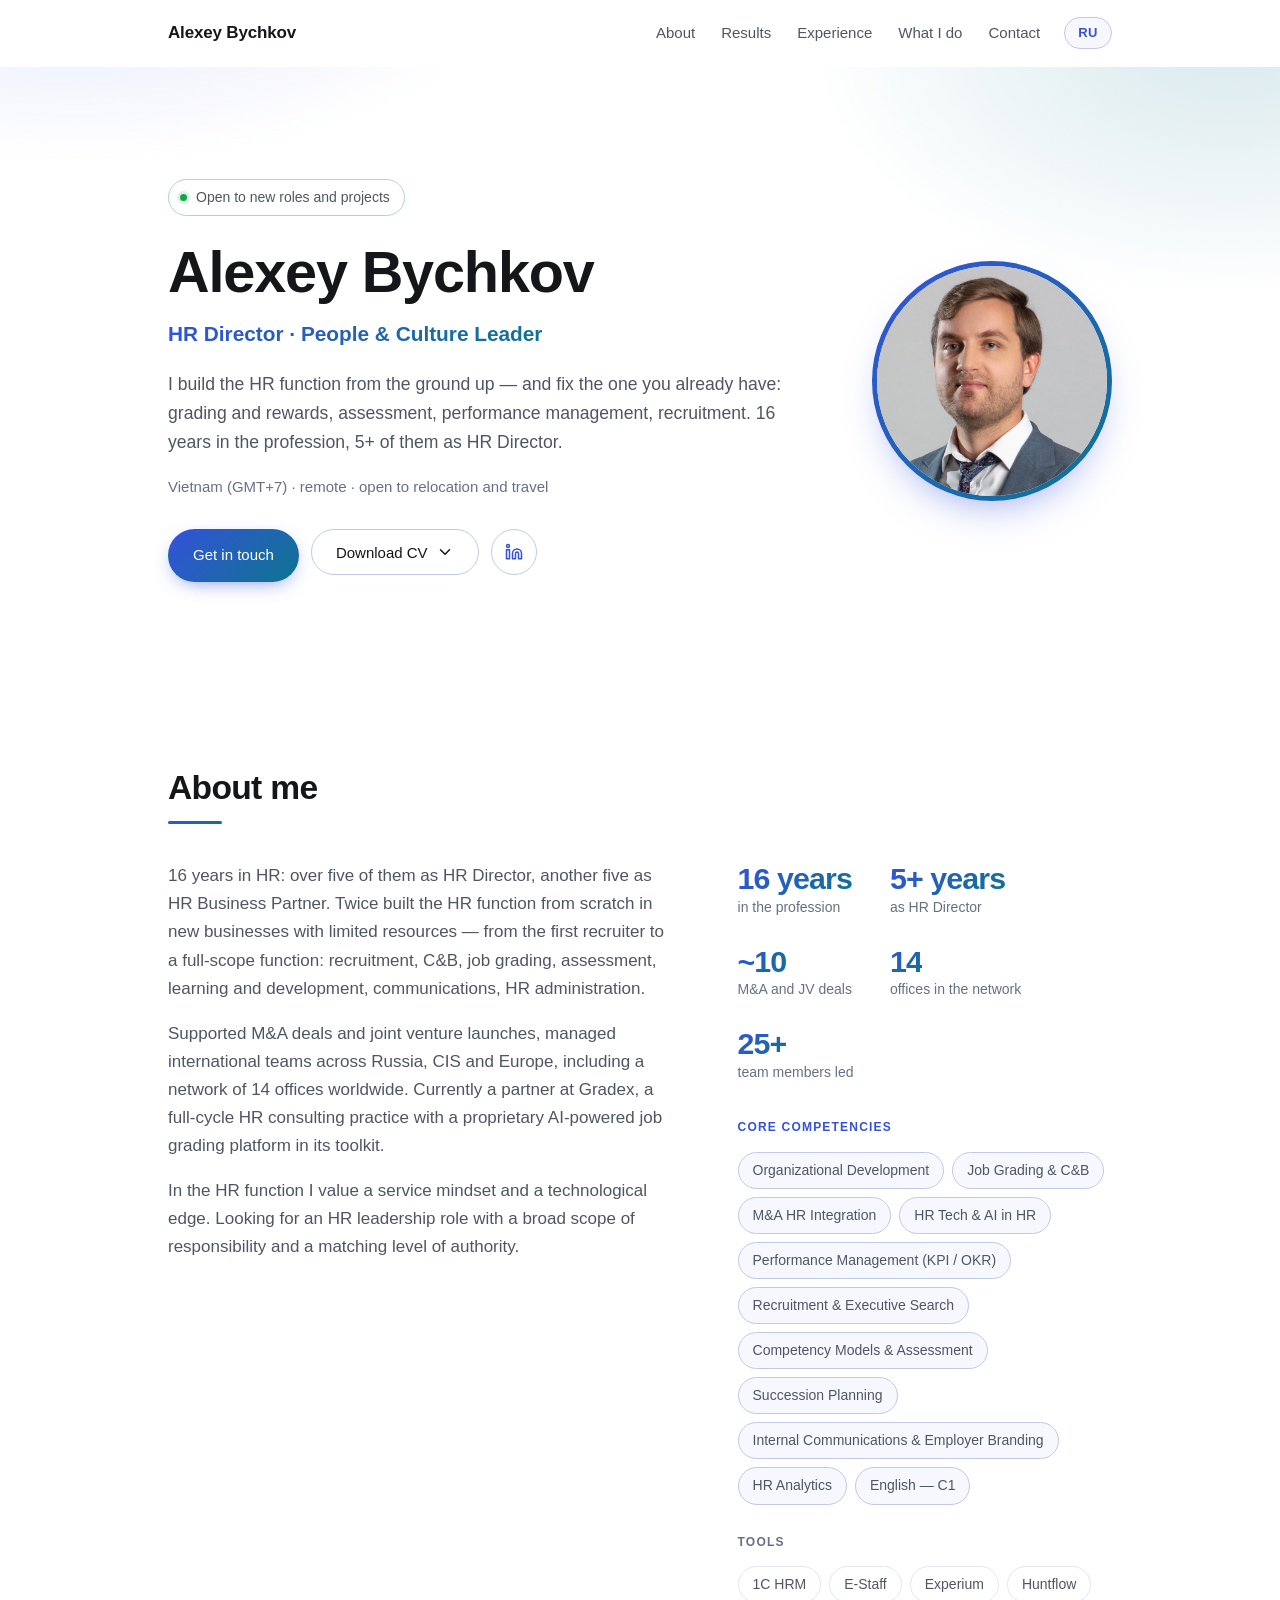
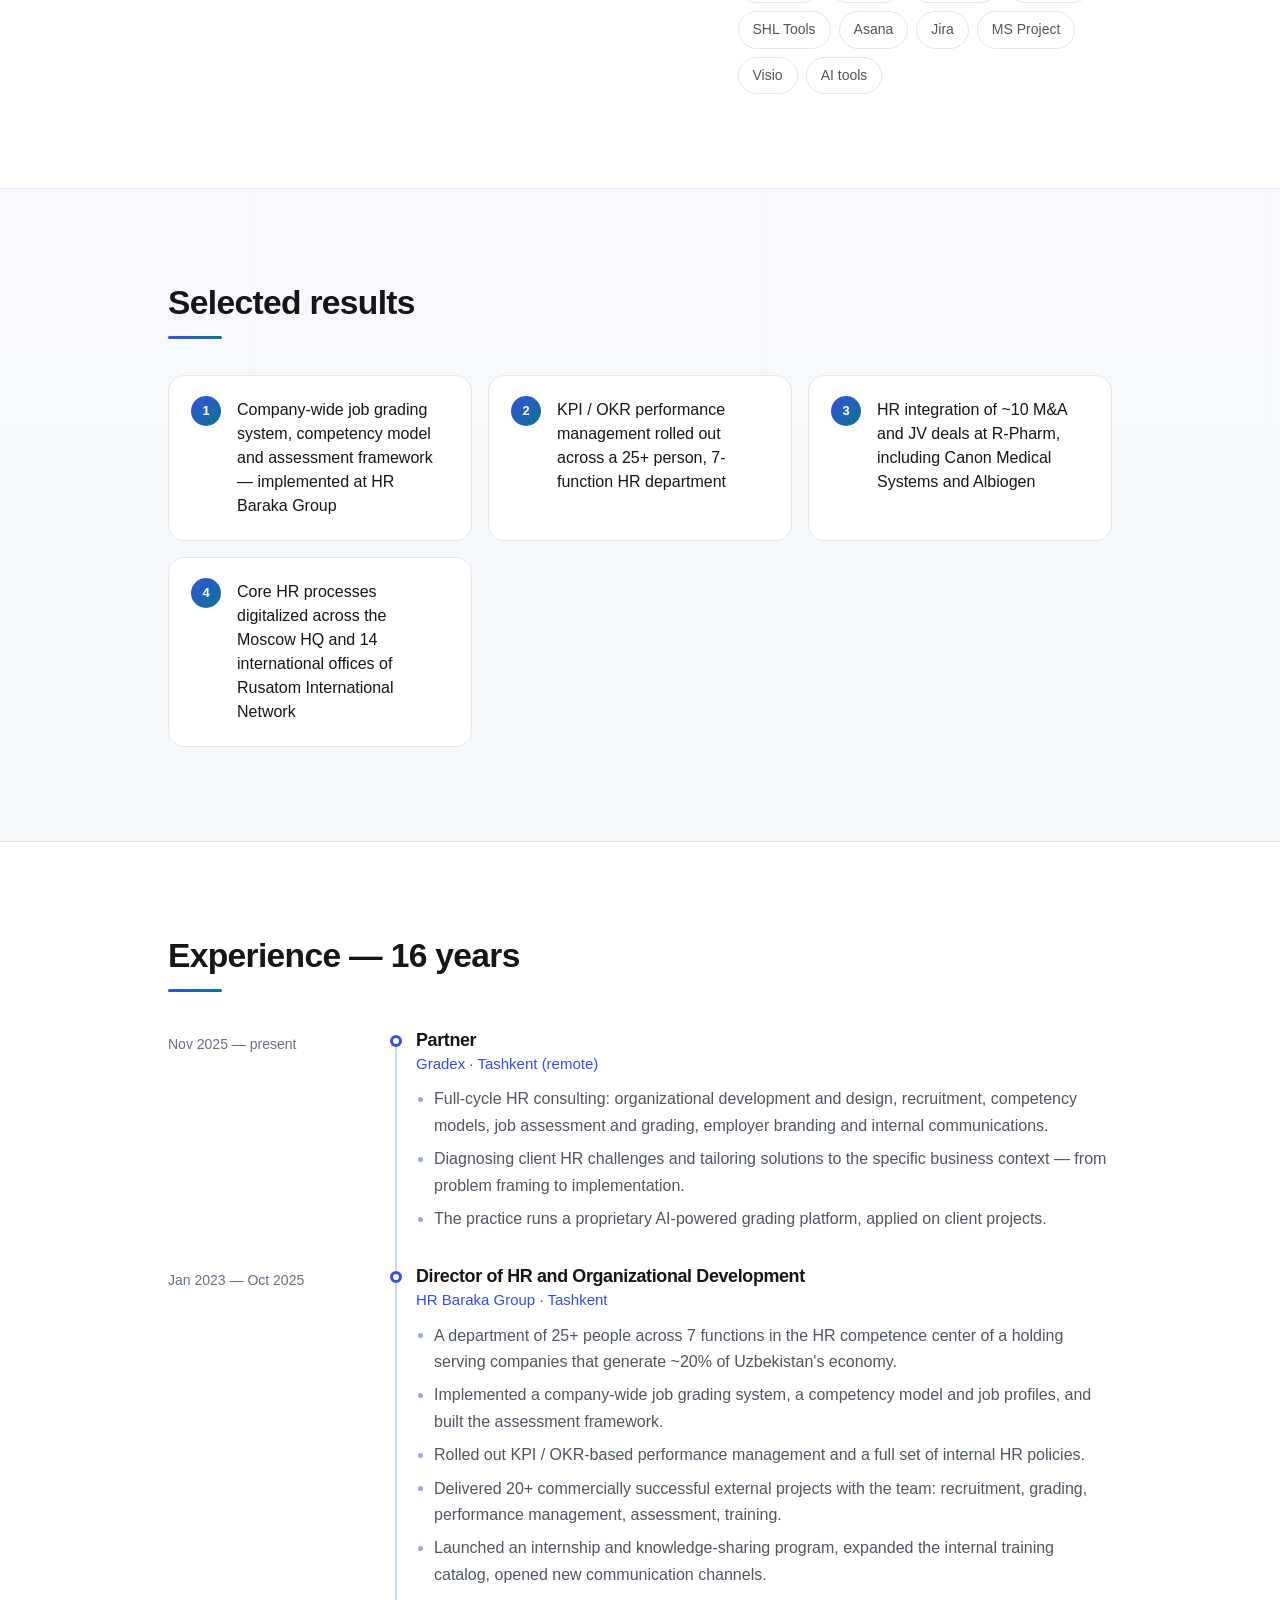
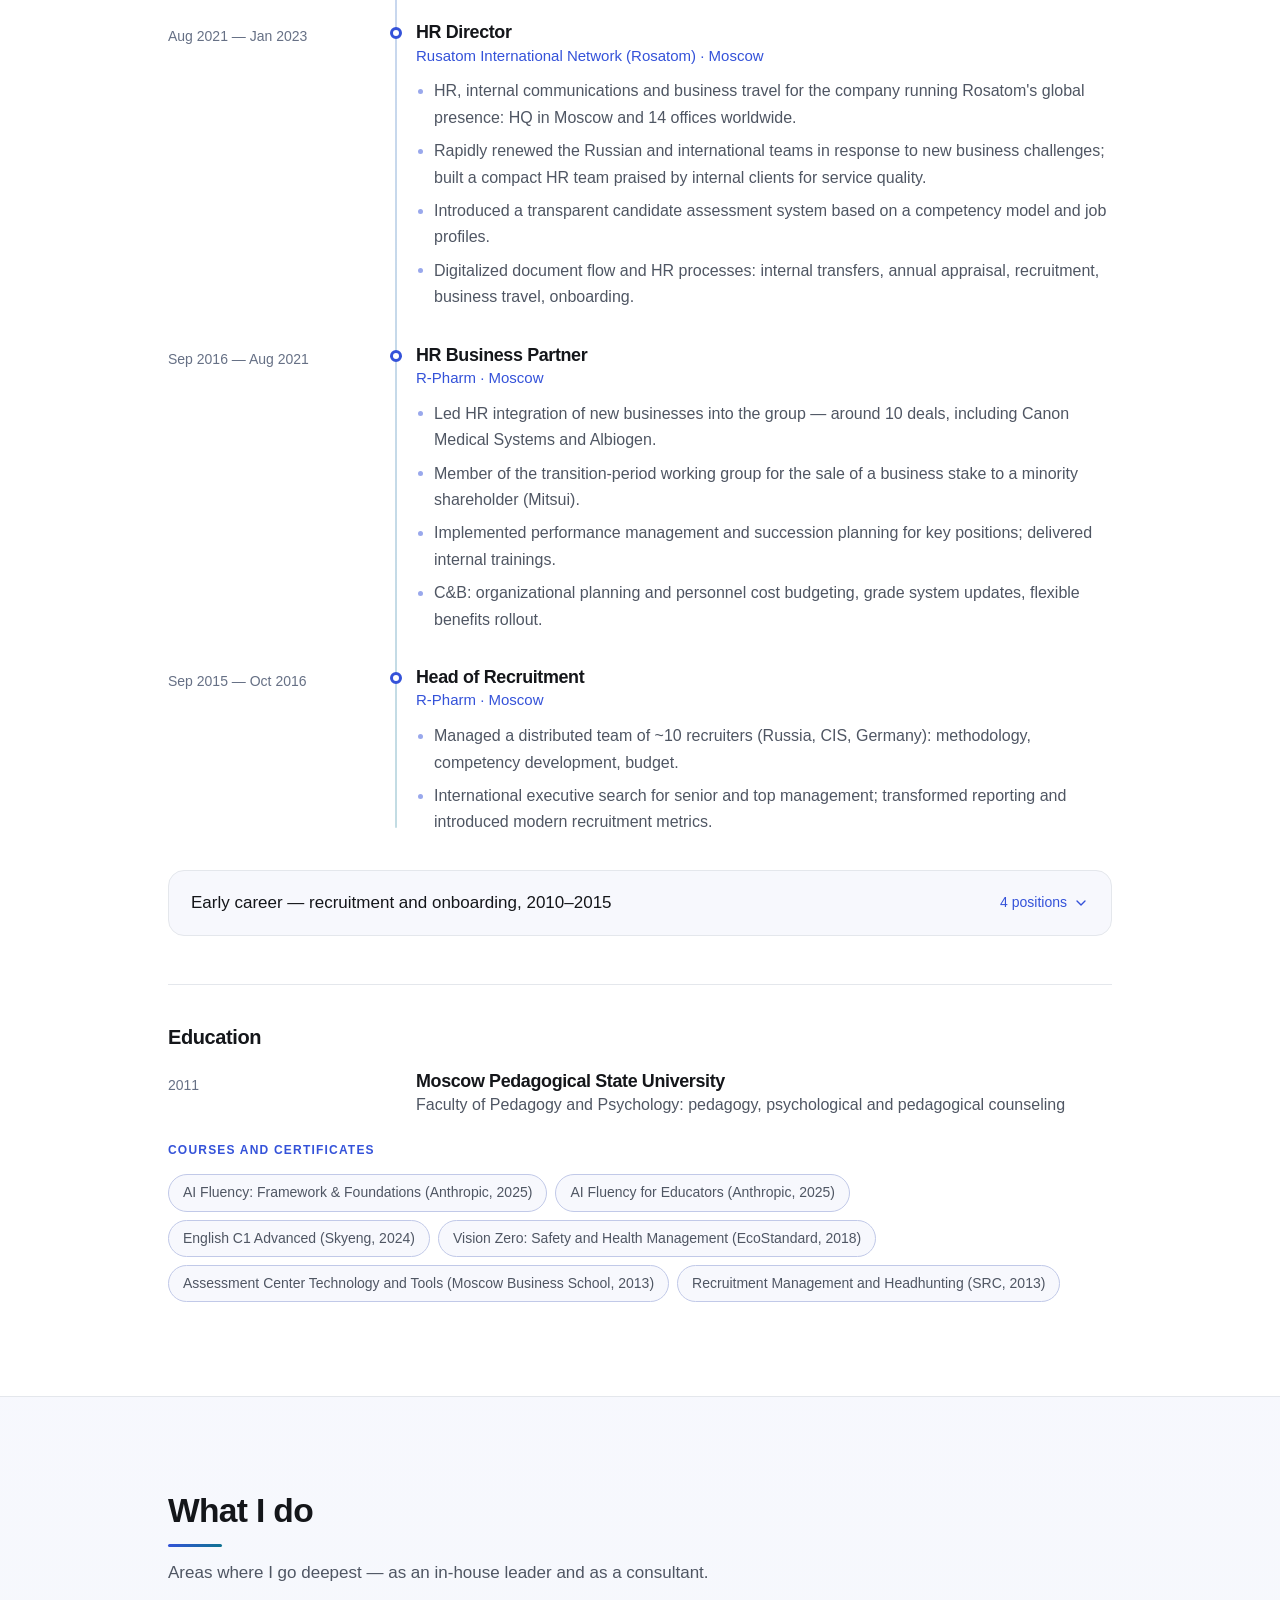
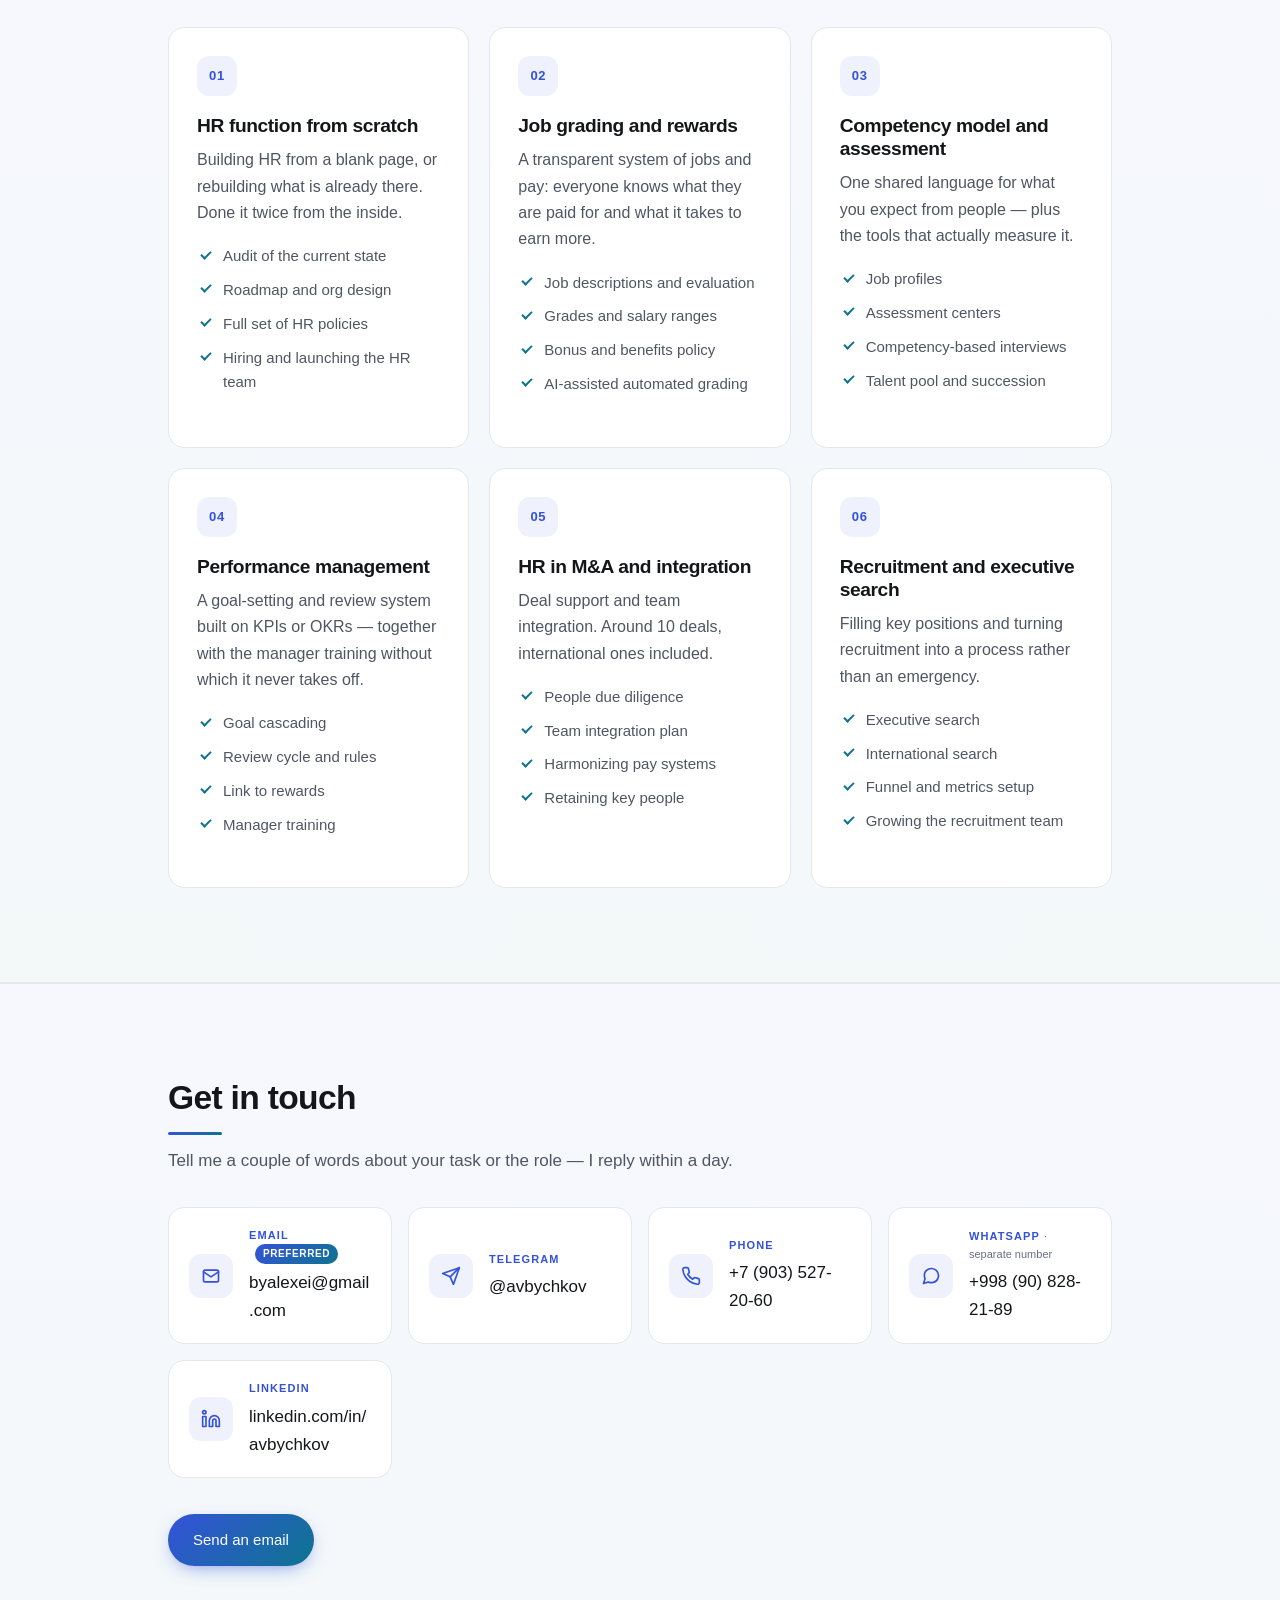
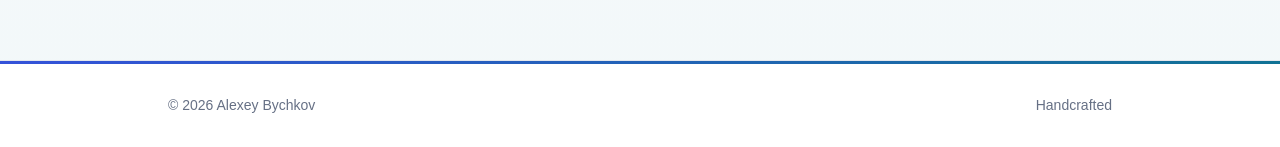
==== index.html @ f4370375 "og:description короче 125 символов Co-Authored-By: Claude Opus 5 <noreply@anthropic.com>" ====
<!DOCTYPE html>
<html lang="en" data-lang="en">
<head>
  <meta charset="UTF-8">
  <meta name="viewport" content="width=device-width, initial-scale=1">

  <title>Alexey Bychkov — HR Director | People &amp; Culture Leader</title>
  <meta name="description" content="HR Director with 16 years of experience. Builds HR functions from the ground up: grading and rewards, assessment, performance management, recruitment.">
  <link rel="canonical" href="https://byalexei.github.io/">
  <link rel="alternate" hreflang="en" href="https://byalexei.github.io/">
  <link rel="alternate" hreflang="ru" href="https://byalexei.github.io/ru/">
  <link rel="alternate" hreflang="x-default" href="https://byalexei.github.io/">

  <!-- Превью ссылки в мессенджерах и соцсетях (Open Graph) -->
  <meta property="og:type" content="profile">
  <meta property="og:url" content="https://byalexei.github.io/">
  <meta property="og:title" content="Alexey Bychkov — HR Director">
  <meta property="og:description" content="16 years in HR, 5+ as HR Director. Grading &amp; C&amp;B, competency models, performance management, HR in M&amp;A. Open to new roles.">
  <meta property="og:image" content="https://byalexei.github.io/og-image-en.jpg">
  <meta property="og:image:width" content="1200">
  <meta property="og:image:height" content="630">
  <meta property="og:image:alt" content="Alexey Bychkov, HR Director — portrait">
  <meta property="og:locale" content="en_US">
  <meta property="og:locale:alternate" content="ru_RU">
  <meta property="og:site_name" content="Alexey Bychkov">
  <meta property="profile:first_name" content="Alexey">
  <meta property="profile:last_name" content="Bychkov">

  <!-- Превью в X / Twitter -->
  <meta name="twitter:card" content="summary_large_image">
  <meta name="twitter:title" content="Alexey Bychkov — HR Director">
  <meta name="twitter:description" content="16 years in HR, 5+ as HR Director. Grading &amp; C&amp;B, competency models, performance management, HR in M&amp;A. Open to new roles.">
  <meta name="twitter:image" content="https://byalexei.github.io/og-image-en.jpg">

  <!-- Иконки вкладки и домашнего экрана -->
  <link rel="icon" href="favicon.svg" type="image/svg+xml">
  <link rel="icon" href="favicon-32.png" sizes="32x32" type="image/png">
  <link rel="apple-touch-icon" href="apple-touch-icon.png">
  <meta name="theme-color" content="#3452d9">

  <link rel="stylesheet" href="styles.css">
  <style>:root{--accent:#3452d9;--accent-2:#0e7490;}</style>

  <script type="application/ld+json">{"@context":"https://schema.org","@type":"Person","name":"Alexey Bychkov","givenName":"Alexey","familyName":"Bychkov","jobTitle":"HR Director · People & Culture Leader","description":"HR Director with 16 years of experience. Builds HR functions from the ground up: grading and rewards, assessment, performance management, recruitment.","url":"https://byalexei.github.io/","image":"https://byalexei.github.io/photo.jpg","email":"mailto:byalexei@gmail.com","sameAs":["https://www.linkedin.com/in/avbychkov","https://t.me/avbychkov"]}</script>
</head>
<body>

  <header class="header">
    <div class="container header__inner">
      <a class="header__name" href="#top">Alexey Bychkov</a>
      <nav class="nav" aria-label="Sections">
        <a href="#about">About</a>
        <a href="#results">Results</a>
        <a href="#experience">Experience</a>
        <a href="#expertise">What I do</a>
        <a href="#contact">Contact</a>
      </nav>
      <a class="lang" href="ru/" hreflang="ru" lang="ru" data-lang-switch="ru" title="Русская версия">RU</a>
    </div>
  </header>

  <main id="top">

    <section class="hero">
      <div class="container hero__inner">
        <div>
          <div class="hero__status">Open to new roles and projects</div>
          <h1 class="hero__name">Alexey Bychkov</h1>
          <p class="hero__role">HR Director · People &amp; Culture Leader</p>
          <p class="hero__tagline">I build the HR function from the ground up — and fix the one you already have: grading and rewards, assessment, performance management, recruitment. 16 years in the profession, 5+ of them as HR Director.</p>
          <p class="hero__location">Vietnam (GMT+7) · remote · open to relocation and travel</p>
          <div class="buttons">
            <a class="btn btn--primary" href="#contact">Get in touch</a>
            <div class="dropdown">
              <button class="btn btn--ghost dropdown__toggle" type="button" aria-haspopup="true" aria-expanded="false">
                Download CV <svg viewBox="0 0 24 24" width="20" height="20" fill="none" stroke="currentColor" stroke-width="2" stroke-linecap="round" stroke-linejoin="round" aria-hidden="true"><polyline points="6 9 12 15 18 9"/></svg>
              </button>
              <div class="dropdown__menu" role="menu">
            <a href="files/cv-en.pdf" download="Alexey_Bychkov_CV_EN.pdf" hreflang="en"><svg viewBox="0 0 24 24" width="20" height="20" fill="none" stroke="currentColor" stroke-width="2" stroke-linecap="round" stroke-linejoin="round" aria-hidden="true"><path d="M21 15v4a2 2 0 0 1-2 2H5a2 2 0 0 1-2-2v-4"/><polyline points="7 10 12 15 17 10"/><line x1="12" y1="15" x2="12" y2="3"/></svg><span>English (PDF)</span></a>
            <a href="files/cv-ru.pdf" download="Бычков_Алексей_CV_RU.pdf" hreflang="ru"><svg viewBox="0 0 24 24" width="20" height="20" fill="none" stroke="currentColor" stroke-width="2" stroke-linecap="round" stroke-linejoin="round" aria-hidden="true"><path d="M21 15v4a2 2 0 0 1-2 2H5a2 2 0 0 1-2-2v-4"/><polyline points="7 10 12 15 17 10"/><line x1="12" y1="15" x2="12" y2="3"/></svg><span>Russian (PDF)</span></a>
              </div>
            </div>
            <a class="btn btn--icon" href="https://www.linkedin.com/in/avbychkov" target="_blank" rel="noopener noreferrer" title="LinkedIn profile" aria-label="LinkedIn profile"><svg viewBox="0 0 24 24" width="20" height="20" fill="none" stroke="currentColor" stroke-width="2" stroke-linecap="round" stroke-linejoin="round" aria-hidden="true"><path d="M16 8a6 6 0 0 1 6 6v7h-4v-7a2 2 0 0 0-2-2 2 2 0 0 0-2 2v7h-4v-7a6 6 0 0 1 6-6z"/><rect x="2" y="9" width="4" height="12"/><circle cx="4" cy="4" r="2"/></svg></a>
          </div>
        </div>
        <div class="hero__avatar">
          <div class="hero__avatar-inner"><img src="photo.jpg" alt="Alexey Bychkov, HR Director — portrait" width="760" height="760" fetchpriority="high"></div>
        </div>
      </div>
    </section>

    <section class="section" id="about">
      <div class="container">
        <h2 class="section__heading">About me</h2>
        <div class="about">
          <div class="about__text">
            <p>16 years in HR: over five of them as HR Director, another five as HR Business Partner. Twice built the HR function from scratch in new businesses with limited resources — from the first recruiter to a full-scope function: recruitment, C&amp;B, job grading, assessment, learning and development, communications, HR administration.</p>
            <p>Supported M&amp;A deals and joint venture launches, managed international teams across Russia, CIS and Europe, including a network of 14 offices worldwide. Currently a partner at Gradex, a full-cycle HR consulting practice with a proprietary AI-powered job grading platform in its toolkit.</p>
            <p>In the HR function I value a service mindset and a technological edge. Looking for an HR leadership role with a broad scope of responsibility and a matching level of authority.</p>
          </div>
          <div>
            <div class="facts">
              
              <div class="fact">
                <div class="fact__value">16 years</div>
                <div class="fact__label">in the profession</div>
              </div>
              <div class="fact">
                <div class="fact__value">5+ years</div>
                <div class="fact__label">as HR Director</div>
              </div>
              <div class="fact">
                <div class="fact__value">~10</div>
                <div class="fact__label">M&amp;A and JV deals</div>
              </div>
              <div class="fact">
                <div class="fact__value">14</div>
                <div class="fact__label">offices in the network</div>
              </div>
              <div class="fact">
                <div class="fact__value">25+</div>
                <div class="fact__label">team members led</div>
              </div>
            </div>
            
          <div class="skills ">
            <div class="skills__heading">Core competencies</div>
            <ul class="skills__list">
              <li>Organizational Development</li>
              <li>Job Grading &amp; C&amp;B</li>
              <li>M&amp;A HR Integration</li>
              <li>HR Tech &amp; AI in HR</li>
              <li>Performance Management (KPI / OKR)</li>
              <li>Recruitment &amp; Executive Search</li>
              <li>Competency Models &amp; Assessment</li>
              <li>Succession Planning</li>
              <li>Internal Communications &amp; Employer Branding</li>
              <li>HR Analytics</li>
              <li>English — C1</li>
            </ul>
          </div>
            
          <div class="skills skills--tools">
            <div class="skills__heading">Tools</div>
            <ul class="skills__list">
              <li>1C HRM</li>
              <li>E-Staff</li>
              <li>Experium</li>
              <li>Huntflow</li>
              <li>SHL Tools</li>
              <li>Asana</li>
              <li>Jira</li>
              <li>MS Project</li>
              <li>Visio</li>
              <li>AI tools</li>
            </ul>
          </div>
          </div>
        </div>
      </div>
    </section>

    <section class="section section--tint" id="results">
      <div class="container">
        <h2 class="section__heading">Selected results</h2>
        <ol class="results">
          <li>Company-wide job grading system, competency model and assessment framework — implemented at HR Baraka Group</li>
          <li>KPI / OKR performance management rolled out across a 25+ person, 7-function HR department</li>
          <li>HR integration of ~10 M&amp;A and JV deals at R-Pharm, including Canon Medical Systems and Albiogen</li>
          <li>Core HR processes digitalized across the Moscow HQ and 14 international offices of Rusatom International Network</li>
        </ol>
      </div>
    </section>

    <section class="section" id="experience">
      <div class="container">
        <h2 class="section__heading">Experience — 16 years</h2>
        <div class="timeline">
          <article class="job">
            <div class="job__period">Nov 2025 — present</div>
            <div>
              <h3 class="job__role">Partner</h3>
              <div class="job__company">Gradex · Tashkent (remote)</div>
              <ul class="job__points">
                <li>Full-cycle HR consulting: organizational development and design, recruitment, competency models, job assessment and grading, employer branding and internal communications.</li>
                <li>Diagnosing client HR challenges and tailoring solutions to the specific business context — from problem framing to implementation.</li>
                <li>The practice runs a proprietary AI-powered grading platform, applied on client projects.</li>
              </ul>
            </div>
          </article>
          <article class="job">
            <div class="job__period">Jan 2023 — Oct 2025</div>
            <div>
              <h3 class="job__role">Director of HR and Organizational Development</h3>
              <div class="job__company">HR Baraka Group · Tashkent</div>
              <ul class="job__points">
                <li>A department of 25+ people across 7 functions in the HR competence center of a holding serving companies that generate ~20% of Uzbekistan's economy.</li>
                <li>Implemented a company-wide job grading system, a competency model and job profiles, and built the assessment framework.</li>
                <li>Rolled out KPI / OKR-based performance management and a full set of internal HR policies.</li>
                <li>Delivered 20+ commercially successful external projects with the team: recruitment, grading, performance management, assessment, training.</li>
                <li>Launched an internship and knowledge-sharing program, expanded the internal training catalog, opened new communication channels.</li>
              </ul>
            </div>
          </article>
          <article class="job">
            <div class="job__period">Aug 2021 — Jan 2023</div>
            <div>
              <h3 class="job__role">HR Director</h3>
              <div class="job__company">Rusatom International Network (Rosatom) · Moscow</div>
              <ul class="job__points">
                <li>HR, internal communications and business travel for the company running Rosatom's global presence: HQ in Moscow and 14 offices worldwide.</li>
                <li>Rapidly renewed the Russian and international teams in response to new business challenges; built a compact HR team praised by internal clients for service quality.</li>
                <li>Introduced a transparent candidate assessment system based on a competency model and job profiles.</li>
                <li>Digitalized document flow and HR processes: internal transfers, annual appraisal, recruitment, business travel, onboarding.</li>
              </ul>
            </div>
          </article>
          <article class="job">
            <div class="job__period">Sep 2016 — Aug 2021</div>
            <div>
              <h3 class="job__role">HR Business Partner</h3>
              <div class="job__company">R-Pharm · Moscow</div>
              <ul class="job__points">
                <li>Led HR integration of new businesses into the group — around 10 deals, including Canon Medical Systems and Albiogen.</li>
                <li>Member of the transition-period working group for the sale of a business stake to a minority shareholder (Mitsui).</li>
                <li>Implemented performance management and succession planning for key positions; delivered internal trainings.</li>
                <li>C&amp;B: organizational planning and personnel cost budgeting, grade system updates, flexible benefits rollout.</li>
              </ul>
            </div>
          </article>
          <article class="job">
            <div class="job__period">Sep 2015 — Oct 2016</div>
            <div>
              <h3 class="job__role">Head of Recruitment</h3>
              <div class="job__company">R-Pharm · Moscow</div>
              <ul class="job__points">
                <li>Managed a distributed team of ~10 recruiters (Russia, CIS, Germany): methodology, competency development, budget.</li>
                <li>International executive search for senior and top management; transformed reporting and introduced modern recruitment metrics.</li>
              </ul>
            </div>
          </article>
        </div>
        
        <details class="early">
          <summary class="early__summary">
            <span class="early__title">Early career — recruitment and onboarding, 2010–2015</span>
            <span class="early__hint">4 positions <svg viewBox="0 0 24 24" width="20" height="20" fill="none" stroke="currentColor" stroke-width="2" stroke-linecap="round" stroke-linejoin="round" aria-hidden="true"><polyline points="6 9 12 15 18 9"/></svg></span>
          </summary>
          <div class="timeline timeline--early">
          <article class="job">
            <div class="job__period">2014 — 2015</div>
            <div>
              <h3 class="job__role">Recruitment and Onboarding Manager</h3>
              <div class="job__company">Finval Group · industrial equipment</div>
              <ul class="job__points">
                <li>Full-cycle recruitment at all levels, corporate competency model, welcome trainings.</li>
              </ul>
            </div>
          </article>
          <article class="job">
            <div class="job__period">2012 — 2013</div>
            <div>
              <h3 class="job__role">Recruitment Specialist</h3>
              <div class="job__company">R-Pharm</div>
              <ul class="job__points">
                <li>Recruitment for sales and marketing, diagnostic assessment tools, assessment centers for the talent pool.</li>
              </ul>
            </div>
          </article>
          <article class="job">
            <div class="job__period">2011 — 2012</div>
            <div>
              <h3 class="job__role">Recruitment Consultant</h3>
              <div class="job__company">Skagen · recruitment agency</div>
              <ul class="job__points">
                <li>Full cycle, including mass recruitment.</li>
              </ul>
            </div>
          </article>
          <article class="job">
            <div class="job__period">2010 — 2011</div>
            <div>
              <h3 class="job__role">Recruitment and Onboarding Manager</h3>
              <div class="job__company">Elgad-ZSI · manufacturing</div>
              <ul class="job__points">
                <li>First HR role: recruitment and onboarding at a manufacturing company.</li>
              </ul>
            </div>
          </article>
          </div>
        </details>
        
        <div class="education">
          <h3 class="education__heading">Education</h3>
          
          <article class="job">
            <div class="job__period">2011</div>
            <div>
              <h4 class="job__role">Moscow Pedagogical State University</h4>
              <div class="job__points">Faculty of Pedagogy and Psychology: pedagogy, psychological and pedagogical counseling</div>
            </div>
          </article>
          
          <div class="skills ">
            <div class="skills__heading">Courses and certificates</div>
            <ul class="skills__list">
              <li>AI Fluency: Framework &amp; Foundations (Anthropic, 2025)</li>
              <li>AI Fluency for Educators (Anthropic, 2025)</li>
              <li>English C1 Advanced (Skyeng, 2024)</li>
              <li>Vision Zero: Safety and Health Management (EcoStandard, 2018)</li>
              <li>Assessment Center Technology and Tools (Moscow Business School, 2013)</li>
              <li>Recruitment Management and Headhunting (SRC, 2013)</li>
            </ul>
          </div>
        </div>
      </div>
    </section>

    <section class="section section--tint" id="expertise">
      <div class="container">
        <h2 class="section__heading">What I do</h2>
        <p class="section__intro">Areas where I go deepest — as an in-house leader and as a consultant.</p>
        <div class="grid">
          
          <article class="card">
            <h3 class="card__title">HR function from scratch</h3>
            <p class="card__desc">Building HR from a blank page, or rebuilding what is already there. Done it twice from the inside.</p>
            <ul class="card__bullets">
              <li>Audit of the current state</li>
              <li>Roadmap and org design</li>
              <li>Full set of HR policies</li>
              <li>Hiring and launching the HR team</li>
            </ul>
          </article>
          <article class="card">
            <h3 class="card__title">Job grading and rewards</h3>
            <p class="card__desc">A transparent system of jobs and pay: everyone knows what they are paid for and what it takes to earn more.</p>
            <ul class="card__bullets">
              <li>Job descriptions and evaluation</li>
              <li>Grades and salary ranges</li>
              <li>Bonus and benefits policy</li>
              <li>AI-assisted automated grading</li>
            </ul>
          </article>
          <article class="card">
            <h3 class="card__title">Competency model and assessment</h3>
            <p class="card__desc">One shared language for what you expect from people — plus the tools that actually measure it.</p>
            <ul class="card__bullets">
              <li>Job profiles</li>
              <li>Assessment centers</li>
              <li>Competency-based interviews</li>
              <li>Talent pool and succession</li>
            </ul>
          </article>
          <article class="card">
            <h3 class="card__title">Performance management</h3>
            <p class="card__desc">A goal-setting and review system built on KPIs or OKRs — together with the manager training without which it never takes off.</p>
            <ul class="card__bullets">
              <li>Goal cascading</li>
              <li>Review cycle and rules</li>
              <li>Link to rewards</li>
              <li>Manager training</li>
            </ul>
          </article>
          <article class="card">
            <h3 class="card__title">HR in M&amp;A and integration</h3>
            <p class="card__desc">Deal support and team integration. Around 10 deals, international ones included.</p>
            <ul class="card__bullets">
              <li>People due diligence</li>
              <li>Team integration plan</li>
              <li>Harmonizing pay systems</li>
              <li>Retaining key people</li>
            </ul>
          </article>
          <article class="card">
            <h3 class="card__title">Recruitment and executive search</h3>
            <p class="card__desc">Filling key positions and turning recruitment into a process rather than an emergency.</p>
            <ul class="card__bullets">
              <li>Executive search</li>
              <li>International search</li>
              <li>Funnel and metrics setup</li>
              <li>Growing the recruitment team</li>
            </ul>
          </article>
        </div>
      </div>
    </section>


    <section class="section section--tint" id="contact">
      <div class="container">
        <h2 class="section__heading">Get in touch</h2>
        <p class="contact__text">Tell me a couple of words about your task or the role — I reply within a day.</p>
        <div class="contact__list">
          
          <a class="contact__item" href="mailto:byalexei@gmail.com?subject=Contact%20from%20byalexei.github.io">
            <span class="contact__icon"><svg viewBox="0 0 24 24" width="20" height="20" fill="none" stroke="currentColor" stroke-width="2" stroke-linecap="round" stroke-linejoin="round" aria-hidden="true"><rect x="3" y="5" width="18" height="14" rx="2"/><path d="M3 7l9 6 9-6"/></svg></span>
            <span class="contact__body">
              <span class="contact__label">Email <span class="contact__badge">Preferred</span></span>
              <span class="contact__value">byalexei@gmail.com</span>
            </span>
          </a>
          <a class="contact__item" href="https://t.me/avbychkov" target="_blank" rel="noopener noreferrer">
            <span class="contact__icon"><svg viewBox="0 0 24 24" width="20" height="20" fill="none" stroke="currentColor" stroke-width="2" stroke-linecap="round" stroke-linejoin="round" aria-hidden="true"><path d="M22 2 11 13"/><path d="M22 2 15 22l-4-9-9-4 20-7z"/></svg></span>
            <span class="contact__body">
              <span class="contact__label">Telegram</span>
              <span class="contact__value">@avbychkov</span>
            </span>
          </a>
          <a class="contact__item" href="tel:+79035272060">
            <span class="contact__icon"><svg viewBox="0 0 24 24" width="20" height="20" fill="none" stroke="currentColor" stroke-width="2" stroke-linecap="round" stroke-linejoin="round" aria-hidden="true"><path d="M22 16.92v3a2 2 0 0 1-2.18 2 19.79 19.79 0 0 1-8.63-3.07 19.5 19.5 0 0 1-6-6 19.79 19.79 0 0 1-3.07-8.67A2 2 0 0 1 4.11 2h3a2 2 0 0 1 2 1.72 12.84 12.84 0 0 0 .7 2.81 2 2 0 0 1-.45 2.11L8.09 9.91a16 16 0 0 0 6 6l1.27-1.27a2 2 0 0 1 2.11-.45 12.84 12.84 0 0 0 2.81.7A2 2 0 0 1 22 16.92z"/></svg></span>
            <span class="contact__body">
              <span class="contact__label">Phone</span>
              <span class="contact__value">+7 (903) 527-20-60</span>
            </span>
          </a>
          <a class="contact__item" href="https://wa.me/998908282189" target="_blank" rel="noopener noreferrer">
            <span class="contact__icon"><svg viewBox="0 0 24 24" width="20" height="20" fill="none" stroke="currentColor" stroke-width="2" stroke-linecap="round" stroke-linejoin="round" aria-hidden="true"><path d="M21 11.5a8.38 8.38 0 0 1-.9 3.8 8.5 8.5 0 0 1-7.6 4.7 8.38 8.38 0 0 1-3.8-.9L3 21l1.9-5.7a8.38 8.38 0 0 1-.9-3.8 8.5 8.5 0 0 1 4.7-7.6 8.38 8.38 0 0 1 3.8-.9h.5a8.48 8.48 0 0 1 8 8v.5z"/></svg></span>
            <span class="contact__body">
              <span class="contact__label">WhatsApp <span class="contact__note">· separate number</span></span>
              <span class="contact__value">+998 (90) 828-21-89</span>
            </span>
          </a>
          <a class="contact__item" href="https://www.linkedin.com/in/avbychkov" target="_blank" rel="noopener noreferrer">
            <span class="contact__icon"><svg viewBox="0 0 24 24" width="20" height="20" fill="none" stroke="currentColor" stroke-width="2" stroke-linecap="round" stroke-linejoin="round" aria-hidden="true"><path d="M16 8a6 6 0 0 1 6 6v7h-4v-7a2 2 0 0 0-2-2 2 2 0 0 0-2 2v7h-4v-7a6 6 0 0 1 6-6z"/><rect x="2" y="9" width="4" height="12"/><circle cx="4" cy="4" r="2"/></svg></span>
            <span class="contact__body">
              <span class="contact__label">LinkedIn</span>
              <span class="contact__value">linkedin.com/in/avbychkov</span>
            </span>
          </a>
        </div>
        
        <div class="buttons">
          <a class="btn btn--primary" href="mailto:byalexei@gmail.com?subject=Contact%20from%20byalexei.github.io">Send an email</a>
        </div>
      </div>
    </section>
  </main>

  <footer class="footer">
    <div class="container footer__inner">
      <span>© 2026 Alexey Bychkov</span>
      <span>Handcrafted</span>
    </div>
  </footer>

  <script src="script.js" defer></script>
</body>
</html>
---- styles.css ----
/* ============================================================
   ОФОРМЛЕНИЕ САЙТА

   Цвета берутся из двух акцентов, заданных в data.js.
   Все оттенки и градиенты считаются от них через color-mix —
   поэтому смена пары цветов перекрашивает сайт целиком.
   ============================================================ */

:root {
  --accent:      #3452d9;          /* первый акцент  (подставляется из data.js) */
  --accent-2:    #0e7490;          /* второй акцент  (подставляется из data.js) */

  --ink:         #14161a;          /* основной текст */
  --ink-soft:    #4f5663;          /* второстепенный текст */
  --ink-faint:   #667085;          /* тихий текст: даты, подписи (контраст 4.9:1 — WCAG AA) */

  --bg:          #ffffff;
  --line:        #e4e7ec;          /* линии и рамки */

  /* Производные оттенки: подложки, тонированные фоны, рамки с цветом */
  --wash:        color-mix(in srgb, var(--accent) 4%, #fff);
  --wash-2:      color-mix(in srgb, var(--accent-2) 5%, #fff);
  --tint:        color-mix(in srgb, var(--accent) 8%, transparent);
  --line-accent: color-mix(in srgb, var(--accent) 20%, var(--line));

  /* Фирменный градиент — используется в заголовках, кнопках, цифрах */
  --gradient:    linear-gradient(135deg, var(--accent), var(--accent-2));

  --container:   62rem;
  --radius:      16px;

  --font: -apple-system, BlinkMacSystemFont, 'Segoe UI', Roboto,
          'Helvetica Neue', Arial, sans-serif;
}

/* --- Сброс и база ------------------------------------------------ */

*, *::before, *::after { box-sizing: border-box; }

html { scroll-behavior: smooth; }

body {
  margin: 0;
  font-family: var(--font);
  font-size: 17px;
  line-height: 1.65;
  color: var(--ink);
  background: var(--bg);
  -webkit-font-smoothing: antialiased;
}

a { color: inherit; }

h1, h2, h3, h4 { line-height: 1.2; margin: 0; font-weight: 600; letter-spacing: -0.02em; }

p { margin: 0 0 1em; }

ul, ol { margin: 0; padding: 0; list-style: none; }

img { max-width: 100%; display: block; }

.container {
  width: 100%;
  max-width: var(--container);
  margin: 0 auto;
  padding: 0 24px;
}

/* --- Шапка ------------------------------------------------------- */

.header {
  position: sticky;
  top: 0;
  z-index: 10;
  background: #ffffffd0;
  backdrop-filter: blur(14px);
  border-bottom: 1px solid transparent;
  transition: border-color .25s, background-color .25s;
}

.header.is-scrolled {
  border-bottom-color: var(--line);
  background: #ffffffe8;
}

.header__inner {
  display: flex;
  align-items: center;
  gap: 24px;
  height: 66px;
}

.header__name {
  font-weight: 600;
  text-decoration: none;
  letter-spacing: -0.01em;
  white-space: nowrap;
}

.nav {
  display: flex;
  gap: 26px;
  margin-left: auto;
  font-size: 15px;
}

.nav a {
  position: relative;
  color: var(--ink-soft);
  text-decoration: none;
  padding: 4px 0;
  transition: color .18s;
}

/* Градиентное подчёркивание, вырастающее при наведении */
.nav a::after {
  content: '';
  position: absolute;
  left: 0;
  bottom: 0;
  width: 100%;
  height: 2px;
  border-radius: 2px;
  background: var(--gradient);
  transform: scaleX(0);
  transform-origin: left;
  transition: transform .22s ease;
}

.nav a:hover { color: var(--accent); }
.nav a:hover::after { transform: scaleX(1); }

.lang {
  font: inherit;
  display: inline-block;
  line-height: 1.4;
  text-decoration: none;
  font-size: 13px;
  font-weight: 600;
  letter-spacing: .04em;
  color: var(--accent);
  padding: 6px 13px;
  border: 1px solid var(--line-accent);
  border-radius: 999px;
  background: var(--wash);
  cursor: pointer;
  transition: border-color .18s, background-color .18s;
}

.lang:hover { border-color: var(--accent); background: var(--tint); }

@media (max-width: 760px) {
  .nav { display: none; }
  .lang { margin-left: auto; }
}

/* --- Первый экран ------------------------------------------------ */

.hero {
  position: relative;
  padding: clamp(56px, 11vw, 112px) 0 clamp(52px, 9vw, 92px);
  /* Две мягкие цветные засветки по углам вместо плоского белого фона */
  background:
    radial-gradient(760px 380px at 6% -25%, color-mix(in srgb, var(--accent) 16%, transparent), transparent 65%),
    radial-gradient(680px 420px at 96% -5%, color-mix(in srgb, var(--accent-2) 16%, transparent), transparent 62%);
}

.hero__inner {
  display: grid;
  grid-template-columns: 1fr auto;
  gap: 52px;
  align-items: center;
}

.hero__status {
  display: inline-flex;
  align-items: center;
  gap: 9px;
  font-size: 14px;
  color: var(--ink-soft);
  padding: 6px 14px 6px 11px;
  border: 1px solid color-mix(in srgb, #16a34a 25%, var(--line));
  border-radius: 999px;
  background: #ffffffc4;
  margin-bottom: 22px;
}

.hero__status::before {
  content: '';
  width: 7px;
  height: 7px;
  border-radius: 50%;
  background: #16a34a;
  box-shadow: 0 0 0 3px #16a34a26;
}

.hero__name {
  font-size: clamp(2.4rem, 6vw, 3.6rem);
  margin-bottom: 10px;
}

.hero__role {
  font-size: clamp(1.05rem, 2.4vw, 1.3rem);
  font-weight: 600;
  margin-bottom: 18px;
  /* Текст, закрашенный градиентом */
  background: var(--gradient);
  background-clip: text;
  -webkit-background-clip: text;
  color: transparent;
  -webkit-text-fill-color: transparent;
  width: fit-content;
}

.hero__tagline {
  font-size: 1.1rem;
  color: var(--ink-soft);
  max-width: 36em;
  margin-bottom: 18px;
}

.hero__location {
  font-size: 15px;
  color: var(--ink-faint);
  margin-bottom: 30px;
}

/* Фотография в градиентном кольце */
.hero__avatar {
  width: clamp(180px, 28vw, 240px);
  aspect-ratio: 1;
  padding: 5px;
  border-radius: 50%;
  background: var(--gradient);
  box-shadow: 0 18px 44px -20px color-mix(in srgb, var(--accent) 60%, transparent);
}

.hero__avatar-inner {
  position: relative;
  width: 100%;
  height: 100%;
  border-radius: 50%;
  overflow: hidden;
  background: var(--bg);
  display: grid;
  place-items: center;
}

/* Инициалы видны, пока не загрузилась фотография */
.hero__initials {
  font-size: clamp(2.2rem, 5vw, 3rem);
  font-weight: 600;
  color: var(--accent);
  user-select: none;
}

.hero__avatar img {
  position: absolute;
  inset: 0;
  width: 100%;
  height: 100%;
  object-fit: cover;
}

@media (max-width: 720px) {
  .hero__inner { grid-template-columns: 1fr; gap: 32px; justify-items: start; }
  .hero__avatar { order: -1; }
}

/* --- Кнопки ------------------------------------------------------ */

.buttons { display: flex; flex-wrap: wrap; gap: 12px; }

.btn {
  display: inline-flex;
  align-items: center;
  gap: 8px;
  font-size: 15px;
  font-weight: 500;
  text-decoration: none;
  padding: 13px 24px;
  border-radius: 999px;
  border: 1px solid transparent;
  cursor: pointer;
  transition: transform .15s, box-shadow .22s, border-color .2s, color .2s;
}

.btn--primary {
  background: var(--gradient);
  color: #fff;
  box-shadow: 0 6px 20px -8px color-mix(in srgb, var(--accent) 75%, transparent);
}

.btn--primary:hover {
  transform: translateY(-2px);
  box-shadow: 0 12px 28px -10px color-mix(in srgb, var(--accent) 75%, transparent);
}

.btn--ghost {
  border-color: var(--line-accent);
  color: var(--ink);
  background: #fff;
}

.btn--ghost:hover { border-color: var(--accent); color: var(--accent); transform: translateY(-2px); }

/* Круглая кнопка с иконкой (LinkedIn) */
.btn--icon {
  width: 46px;
  height: 46px;
  padding: 0;
  justify-content: center;
  border-color: var(--line-accent);
  color: var(--accent);
  background: #fff;
}

.btn--icon:hover { border-color: var(--accent); background: var(--tint); transform: translateY(-2px); }

.btn svg { width: 18px; height: 18px; }

/* Выпадающее меню «Скачать резюме» */
.dropdown { position: relative; }

.dropdown__toggle svg { transition: transform .2s; }
.dropdown.is-open .dropdown__toggle svg { transform: rotate(180deg); }

.dropdown__menu {
  position: absolute;
  top: calc(100% + 8px);
  left: 0;
  min-width: 220px;
  padding: 6px;
  background: #fff;
  border: 1px solid var(--line);
  border-radius: 14px;
  box-shadow: 0 18px 44px -18px color-mix(in srgb, var(--ink) 40%, transparent);
  opacity: 0;
  transform: translateY(-6px);
  pointer-events: none;
  transition: opacity .18s, transform .18s;
  z-index: 5;
}

.dropdown.is-open .dropdown__menu {
  opacity: 1;
  transform: none;
  pointer-events: auto;
}

.dropdown__menu a {
  display: flex;
  align-items: center;
  gap: 10px;
  padding: 10px 12px;
  border-radius: 9px;
  font-size: 15px;
  text-decoration: none;
  color: var(--ink);
}

.dropdown__menu a:hover { background: var(--wash); color: var(--accent); }
.dropdown__menu svg { width: 18px; height: 18px; color: var(--accent); }

/* --- Секции ------------------------------------------------------ */

.section { padding: clamp(56px, 9vw, 94px) 0; }

/* Тонированная секция: очень светлая заливка в цвет акцента */
.section--tint {
  background: linear-gradient(180deg, var(--wash), var(--wash-2));
  border-top: 1px solid var(--line);
  border-bottom: 1px solid var(--line);
}

.section__heading {
  position: relative;
  font-size: clamp(1.6rem, 3.4vw, 2.1rem);
  padding-bottom: 16px;
  margin-bottom: 12px;
}

/* Короткая градиентная черта под заголовком секции */
.section__heading::after {
  content: '';
  position: absolute;
  left: 0;
  bottom: 0;
  width: 54px;
  height: 3px;
  border-radius: 3px;
  background: var(--gradient);
}

.section__intro {
  color: var(--ink-soft);
  max-width: 42em;
  margin-bottom: 40px;
}

.section__heading + .grid,
.section__heading + .timeline,
.section__heading + .about { margin-top: 38px; }

/* --- Обо мне ----------------------------------------------------- */

.about {
  display: grid;
  grid-template-columns: 1.35fr 1fr;
  gap: clamp(32px, 6vw, 64px);
  align-items: start;
}

.about__text { color: var(--ink-soft); }
.about__text p:last-child { margin-bottom: 0; }

.facts {
  display: flex;
  flex-wrap: wrap;
  gap: 26px 38px;
  margin-bottom: 34px;
}

.fact__value {
  font-size: 1.9rem;
  font-weight: 700;
  letter-spacing: -0.03em;
  line-height: 1.1;
  background: var(--gradient);
  background-clip: text;
  -webkit-background-clip: text;
  color: transparent;
  -webkit-text-fill-color: transparent;
  width: fit-content;
}

.fact__label { font-size: 14px; color: var(--ink-faint); }

.skills__heading {
  font-size: 12px;
  font-weight: 700;
  text-transform: uppercase;
  letter-spacing: .1em;
  color: var(--accent);
  margin-bottom: 14px;
}

.skills__list { display: flex; flex-wrap: wrap; gap: 8px; }

.skills__list li {
  font-size: 14px;
  padding: 6px 14px;
  border: 1px solid var(--line-accent);
  border-radius: 999px;
  color: var(--ink-soft);
  background: var(--wash);
}

/* Инструменты — нейтральнее компетенций, чтобы не спорили за внимание */
.skills--tools { margin-top: 28px; }
.skills--tools .skills__heading { color: var(--ink-faint); }
.skills--tools .skills__list li { background: #fff; border-color: var(--line); }

@media (max-width: 760px) {
  .about { grid-template-columns: 1fr; }
}

/* --- Ключевые результаты ----------------------------------------- */

.results {
  display: grid;
  grid-template-columns: repeat(auto-fit, minmax(300px, 1fr));
  gap: 16px;
  margin-top: 36px;
  counter-reset: result;
}

.results li {
  position: relative;
  padding: 22px 24px 22px 68px;
  background: #fff;
  border: 1px solid var(--line);
  border-radius: var(--radius);
  color: var(--ink);
  font-size: 16px;
  line-height: 1.5;
}

/* Номер результата в градиентном кружке */
.results li::before {
  counter-increment: result;
  content: counter(result);
  position: absolute;
  left: 22px;
  top: 20px;
  width: 30px;
  height: 30px;
  border-radius: 50%;
  display: grid;
  place-items: center;
  font-size: 13px;
  font-weight: 700;
  color: #fff;
  background: var(--gradient);
}

/* --- Опыт работы ------------------------------------------------- */

.timeline { position: relative; display: grid; }

/* Ширина колонки с датами: должна вмещать самую длинную подпись
   («январь 2023 — октябрь 2025»), иначе дата упрётся в линию времени */
.job {
  display: grid;
  grid-template-columns: 13rem 1fr;
  gap: 8px 40px;
  padding: 0 0 34px;
}

.job:last-child { padding-bottom: 0; }

.job__period {
  font-size: 14px;
  color: var(--ink-faint);
  padding-top: 3px;
  white-space: nowrap;
}

.job__role { font-size: 1.12rem; }

.job__company {
  color: var(--accent);
  font-size: 15px;
  font-weight: 500;
  margin-bottom: 10px;
}

.job__points { display: grid; gap: 7px; color: var(--ink-soft); font-size: 16px; }

.job__points li { position: relative; padding-left: 18px; }

.job__points li::before {
  content: '';
  position: absolute;
  left: 2px;
  top: .66em;
  width: 5px;
  height: 5px;
  border-radius: 50%;
  background: var(--accent);
  opacity: .5;
}

/* Вертикальная линия времени с точками — только на широких экранах */
@media (min-width: 681px) {
  .timeline::before {
    content: '';
    position: absolute;
    left: calc(13rem + 19px);
    top: 8px;
    bottom: 8px;
    width: 2px;
    border-radius: 2px;
    background: var(--gradient);
    opacity: .25;
  }

  .timeline .job > div:last-child { position: relative; }

  .timeline .job > div:last-child::before {
    content: '';
    position: absolute;
    left: -26px;
    top: 5px;
    width: 12px;
    height: 12px;
    border-radius: 50%;
    background: var(--bg);
    border: 3px solid var(--accent);
  }
}

@media (max-width: 680px) {
  .job {
    grid-template-columns: 1fr;
    gap: 4px;
    padding: 22px 0 0;
    border-top: 1px solid var(--line);
    margin-top: 22px;
  }

  .job:first-child { border-top: none; margin-top: 0; padding-top: 0; }
}

/* --- Ранние позиции: свёрнуты по умолчанию ----------------------- */

.early {
  margin-top: 34px;
  border: 1px solid var(--line);
  border-radius: var(--radius);
  background: var(--wash);
}

.early__summary {
  display: flex;
  justify-content: space-between;
  align-items: center;
  gap: 16px;
  padding: 18px 22px;
  cursor: pointer;
  list-style: none;
  font-weight: 500;
}

.early__summary::-webkit-details-marker { display: none; }

.early__hint {
  display: inline-flex;
  align-items: center;
  gap: 6px;
  font-size: 14px;
  font-weight: 500;
  color: var(--accent);
  white-space: nowrap;
}

.early__hint svg { width: 16px; height: 16px; transition: transform .2s; }
.early[open] .early__hint svg { transform: rotate(180deg); }
.early__summary:hover .early__hint { text-decoration: underline; }

.timeline--early {
  padding: 8px 22px 22px;
  border-top: 1px solid var(--line);
}

.timeline--early .job { padding-top: 22px; }
.timeline--early .job__role { font-size: 1.02rem; }

@media (min-width: 681px) {
  .timeline--early::before { left: calc(13rem + 19px + 22px); top: 30px; bottom: 30px; }
}

/* --- Образование (внизу блока с опытом) -------------------------- */

.education {
  margin-top: 48px;
  padding-top: 40px;
  border-top: 1px solid var(--line);
}

.education__heading { font-size: 1.25rem; margin-bottom: 22px; }

.education .job { padding-bottom: 22px; }

/* --- Услуги ------------------------------------------------------ */

.grid {
  display: grid;
  grid-template-columns: repeat(auto-fit, minmax(270px, 1fr));
  gap: 20px;
  counter-reset: card;
}

.card {
  position: relative;
  display: flex;
  flex-direction: column;
  overflow: hidden;
  padding: 28px;
  background: #fff;
  border: 1px solid var(--line);
  border-radius: var(--radius);
  transition: border-color .2s, box-shadow .25s, transform .25s;
}

/* Номер карточки: 01, 02, 03… считает сам CSS */
.card::before {
  counter-increment: card;
  content: counter(card, decimal-leading-zero);
  align-self: flex-start;
  display: grid;
  place-items: center;
  width: 40px;
  height: 40px;
  margin-bottom: 18px;
  border-radius: 12px;
  font-size: 13px;
  font-weight: 700;
  letter-spacing: .05em;
  color: var(--accent);
  background: var(--tint);
}

/* Градиентная полоска сверху, проявляется при наведении */
.card::after {
  content: '';
  position: absolute;
  top: 0;
  left: 0;
  right: 0;
  height: 3px;
  background: var(--gradient);
  opacity: 0;
  transition: opacity .25s;
}

.card:hover {
  border-color: var(--line-accent);
  box-shadow: 0 16px 40px -24px color-mix(in srgb, var(--accent) 70%, transparent);
  transform: translateY(-3px);
}

.card:hover::after { opacity: 1; }

.card__title { font-size: 1.2rem; margin-bottom: 10px; }

.card__desc { color: var(--ink-soft); font-size: 16px; margin-bottom: 18px; }

.card__bullets {
  display: grid;
  gap: 9px;
  font-size: 15px;
  color: var(--ink-soft);
  margin-bottom: 22px;
}

.card__bullets li { position: relative; padding-left: 26px; }

/* Галочка, нарисованная средствами CSS */
.card__bullets li::before {
  content: '';
  position: absolute;
  left: 4px;
  top: .42em;
  width: 10px;
  height: 6px;
  border-left: 2px solid var(--accent-2);
  border-bottom: 2px solid var(--accent-2);
  transform: rotate(-45deg);
}

.card__price {
  margin-top: auto;
  padding-top: 18px;
  border-top: 1px solid var(--line);
  font-weight: 600;
  color: var(--ink);
}

.services__note {
  margin-top: 26px;
  font-size: 15px;
  color: var(--ink-faint);
}

/* --- Контакты ---------------------------------------------------- */

.contact__text { color: var(--ink-soft); max-width: 36em; margin-bottom: 32px; }

.contact__list {
  display: grid;
  grid-template-columns: repeat(auto-fit, minmax(215px, 1fr));
  gap: 16px;
  margin-bottom: 36px;
}

.contact__item {
  position: relative;
  display: flex;
  align-items: center;
  gap: 16px;
  padding: 18px 20px;
  background: #fff;
  border: 1px solid var(--line);
  border-radius: var(--radius);
  text-decoration: none;
  transition: border-color .2s, transform .2s, box-shadow .25s;
}

.contact__item:hover {
  border-color: var(--accent);
  transform: translateY(-3px);
  box-shadow: 0 14px 32px -22px color-mix(in srgb, var(--accent) 70%, transparent);
}

.contact__icon {
  flex: none;
  width: 44px;
  height: 44px;
  border-radius: 12px;
  display: grid;
  place-items: center;
  color: var(--accent);
  background: var(--tint);
}

.contact__icon svg { width: 20px; height: 20px; }

.contact__body { min-width: 0; }

.contact__note {
  text-transform: none;
  letter-spacing: 0;
  font-weight: 500;
  color: var(--ink-faint);
}

.contact__badge {
  display: inline-block;
  margin-left: 6px;
  padding: 2px 8px;
  border-radius: 999px;
  font-size: 10px;
  letter-spacing: .06em;
  color: #fff;
  background: var(--gradient);
  vertical-align: 1px;
}

.contact__label {
  display: block;
  font-size: 11px;
  font-weight: 700;
  text-transform: uppercase;
  letter-spacing: .1em;
  color: var(--accent);
  margin-bottom: 5px;
}

.contact__value { font-weight: 500; word-break: break-word; }

/* --- Рекомендации (показываются, когда появятся цитаты) ---------- */

.quotes {
  display: grid;
  grid-template-columns: repeat(auto-fit, minmax(280px, 1fr));
  gap: 20px;
  margin-top: 36px;
}

.quote {
  margin: 0;
  padding: 28px;
  background: #fff;
  border: 1px solid var(--line);
  border-radius: var(--radius);
}

.quote__text {
  margin: 0 0 18px;
  font-size: 1.05rem;
  line-height: 1.6;
  color: var(--ink);
}

.quote__text::before { content: 'C'; color: var(--accent); font-size: 1.6em; line-height: 0; margin-right: 4px; }

.quote__author { display: grid; gap: 2px; font-size: 14px; }
.quote__name { font-weight: 600; }
.quote__title { color: var(--ink-faint); }

/* --- Подвал ------------------------------------------------------ */

.footer {
  padding: 30px 0;
  border-top: 3px solid transparent;
  border-image: var(--gradient) 1;
}

.footer__inner {
  display: flex;
  justify-content: space-between;
  flex-wrap: wrap;
  gap: 12px;
  font-size: 14px;
  color: var(--ink-faint);
}

/* --- Появление секций при прокрутке ------------------------------ */

.reveal {
  opacity: 0;
  transform: translateY(16px);
  transition: opacity .6s ease, transform .6s ease;
}

.reveal.is-visible { opacity: 1; transform: none; }

@media (prefers-reduced-motion: reduce) {
  html { scroll-behavior: auto; }
  .reveal { opacity: 1; transform: none; transition: none; }
  * { animation-duration: .01ms !important; transition-duration: .01ms !important; }
}

/* --- Печать ------------------------------------------------------ */

@media print {
  .header, .buttons, .hero__status, .footer, .timeline::before, .contact__icon { display: none !important; }
  .early { border: none; background: none; }

  body { font-size: 11pt; color: #000; }

  .section, .hero { padding: 12pt 0; break-inside: avoid; background: none; }

  .section--tint { background: none; border: none; }

  .card, .contact__item { break-inside: avoid; box-shadow: none; }

  .card::after, .card::before { display: none; }

  .hero__avatar { display: none; }

  /* Градиентный текст в печати превращаем в обычный чёрный */
  .hero__role, .fact__value {
    background: none;
    color: #000;
    -webkit-text-fill-color: #000;
  }

  a { text-decoration: none; }
}
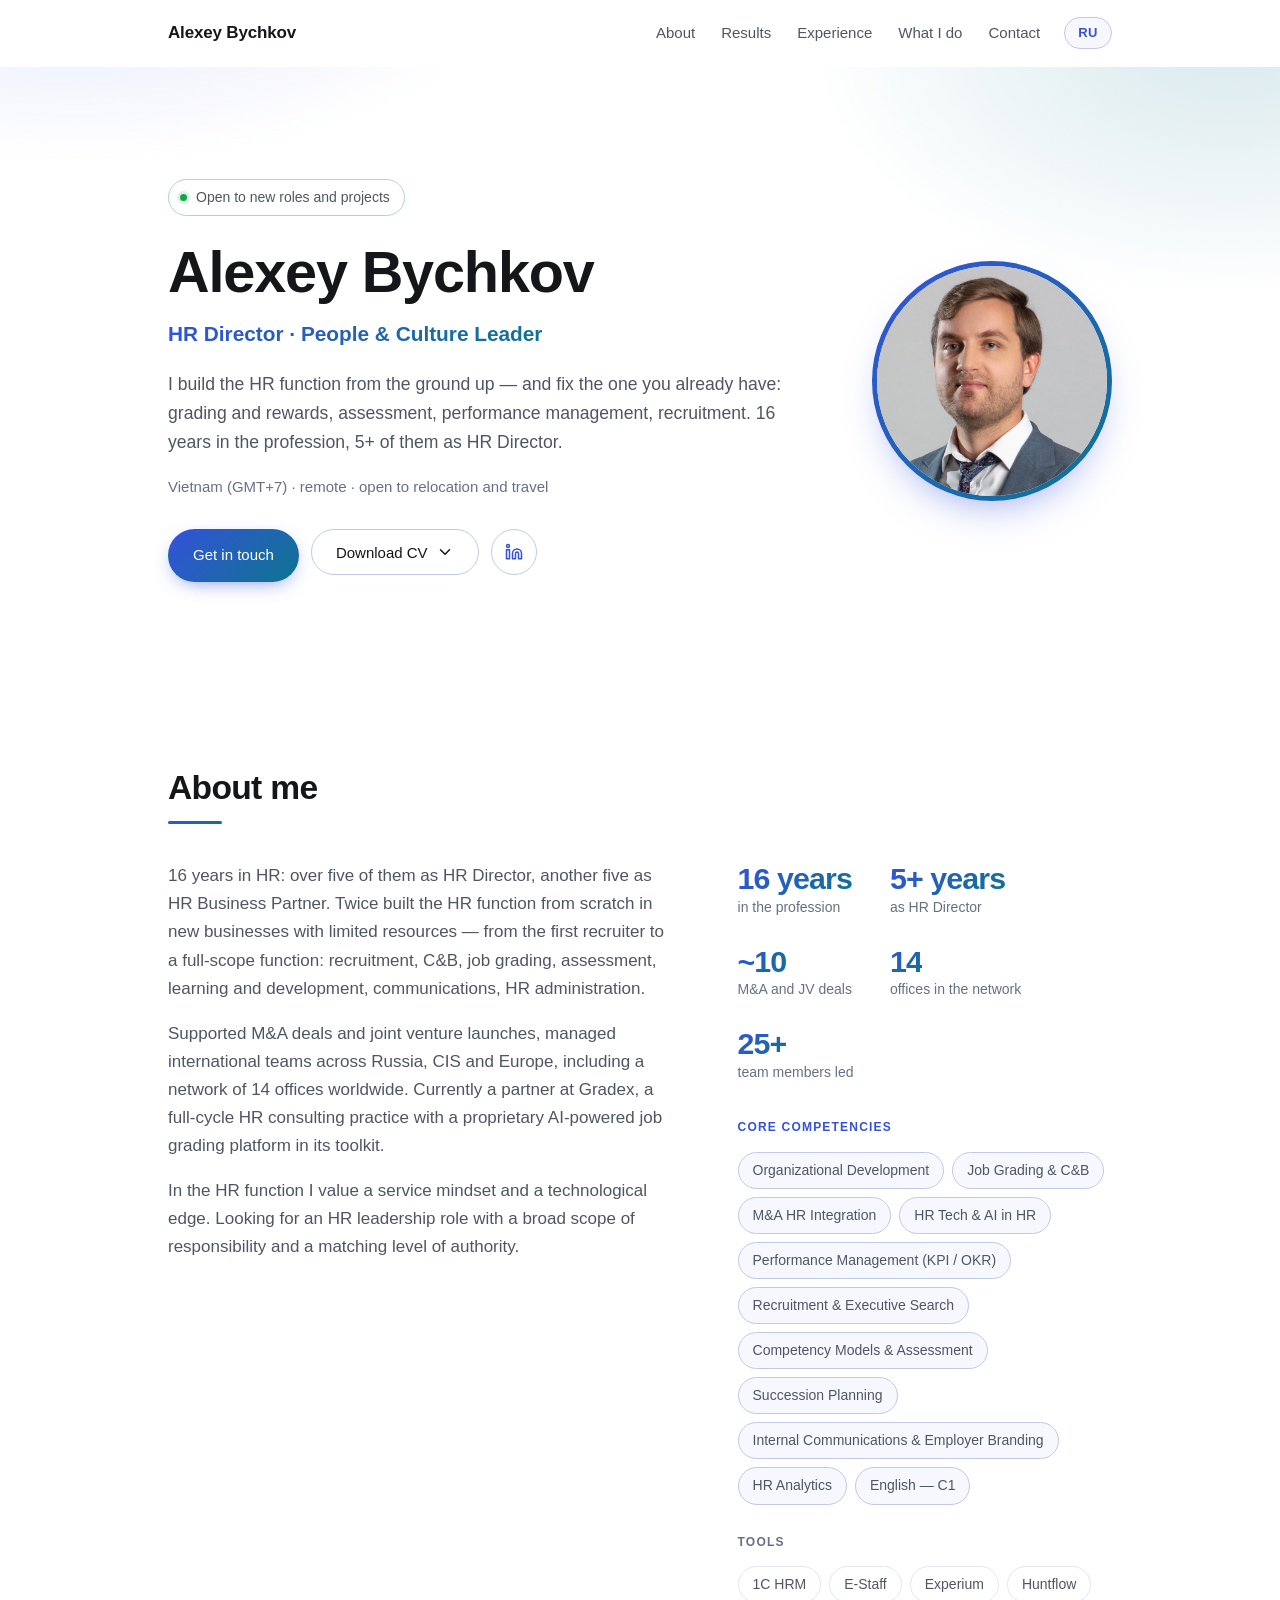
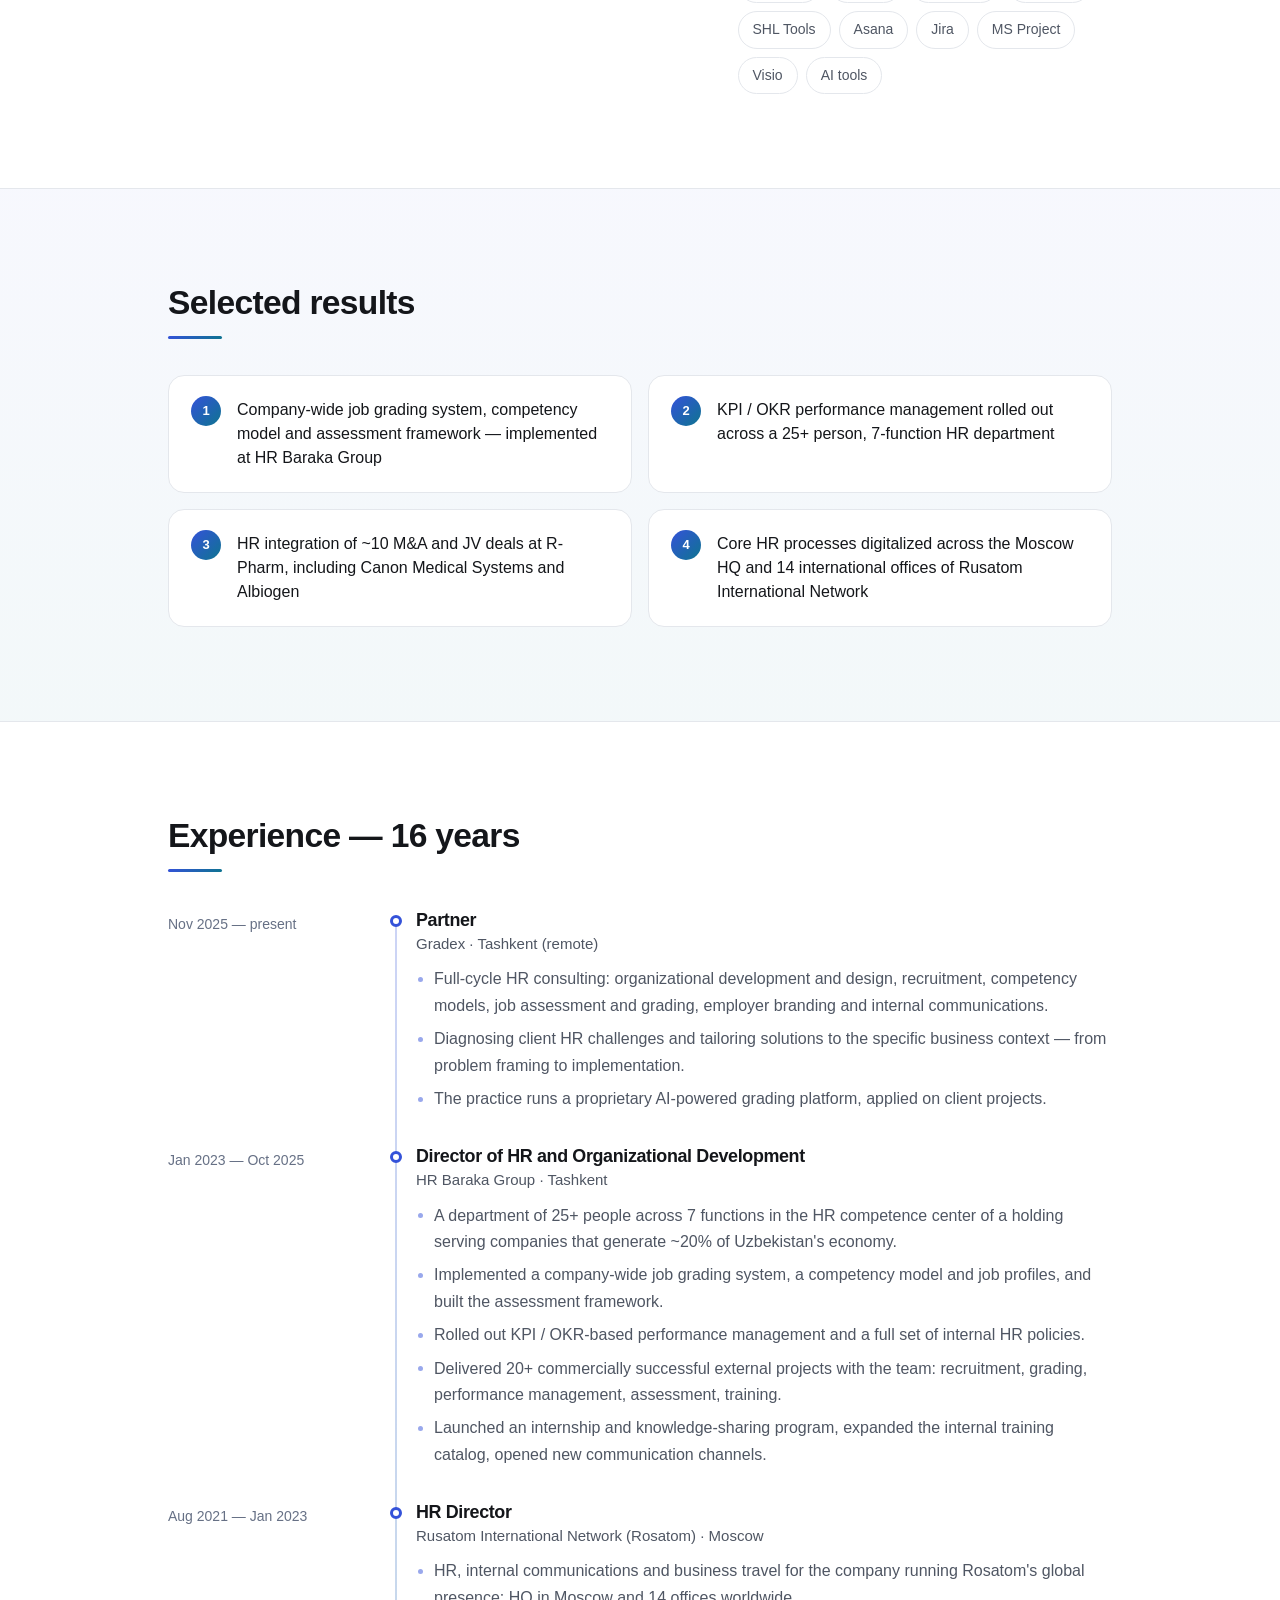
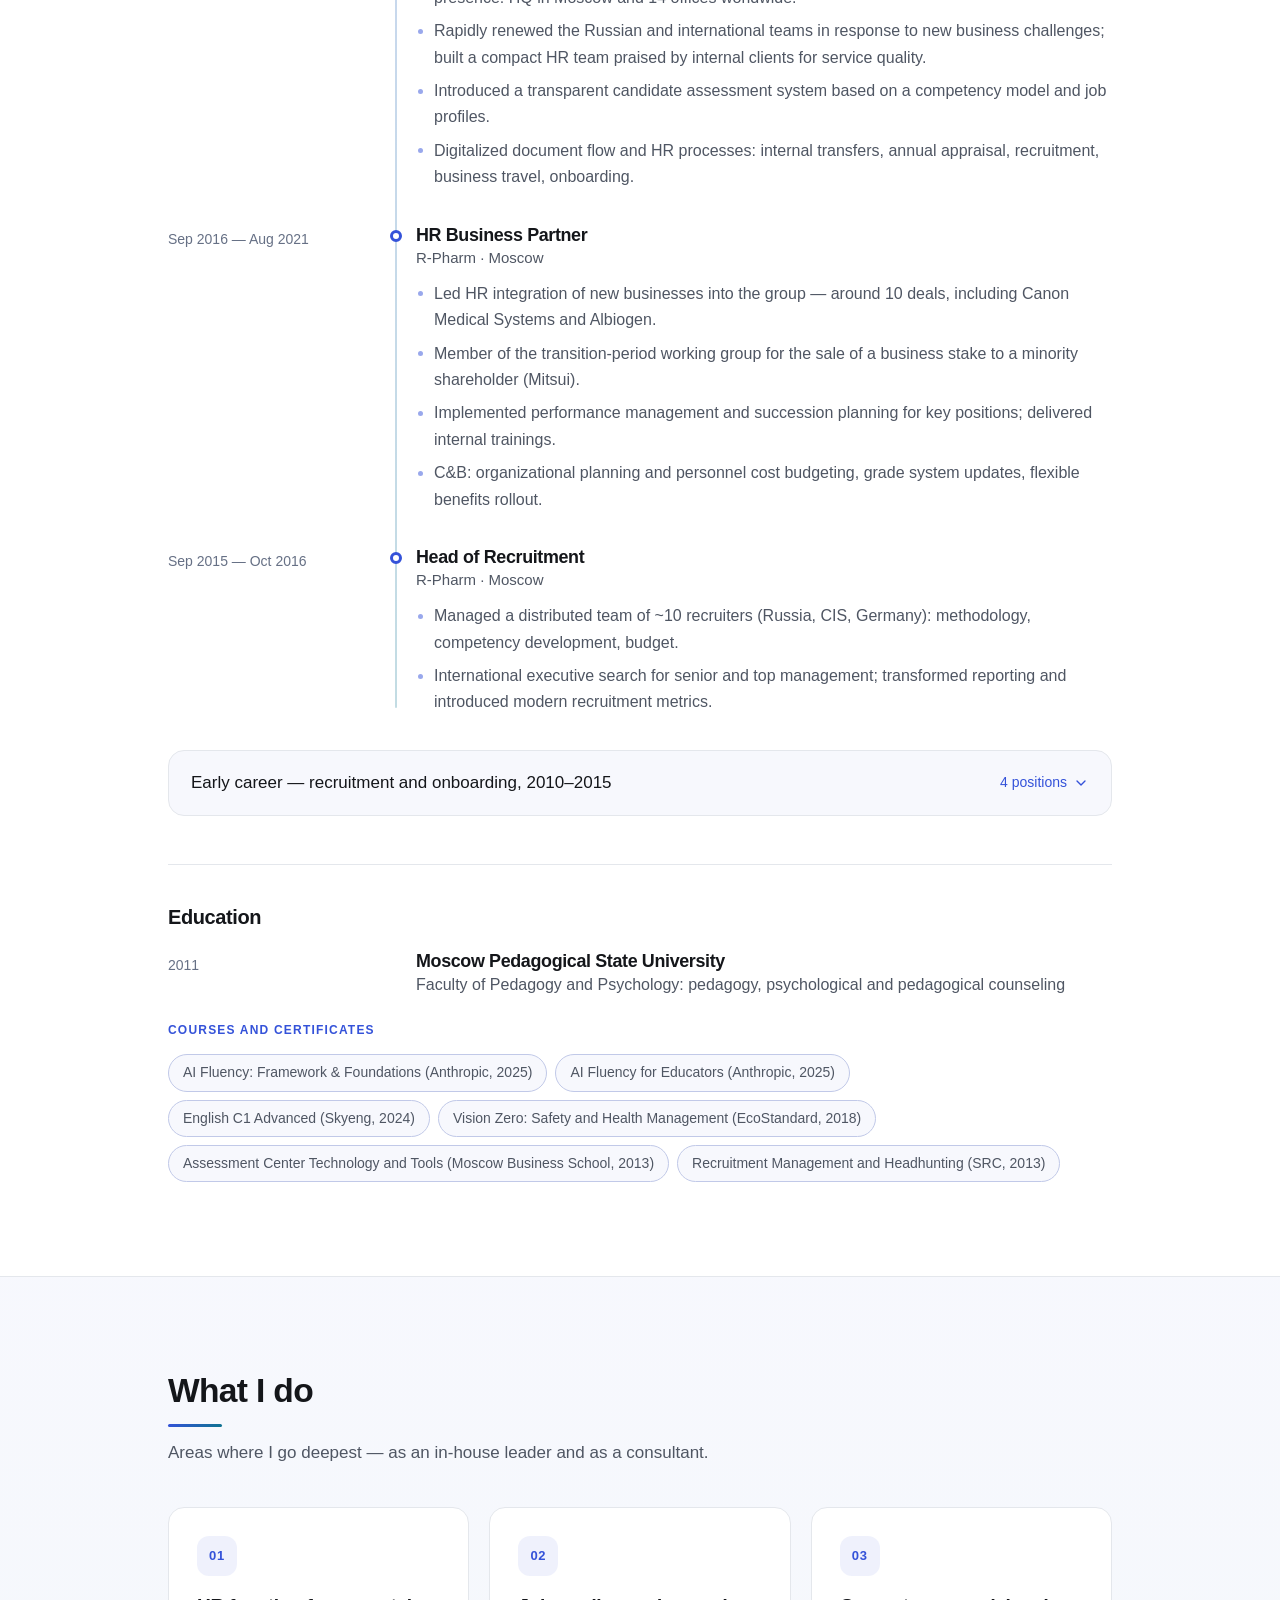
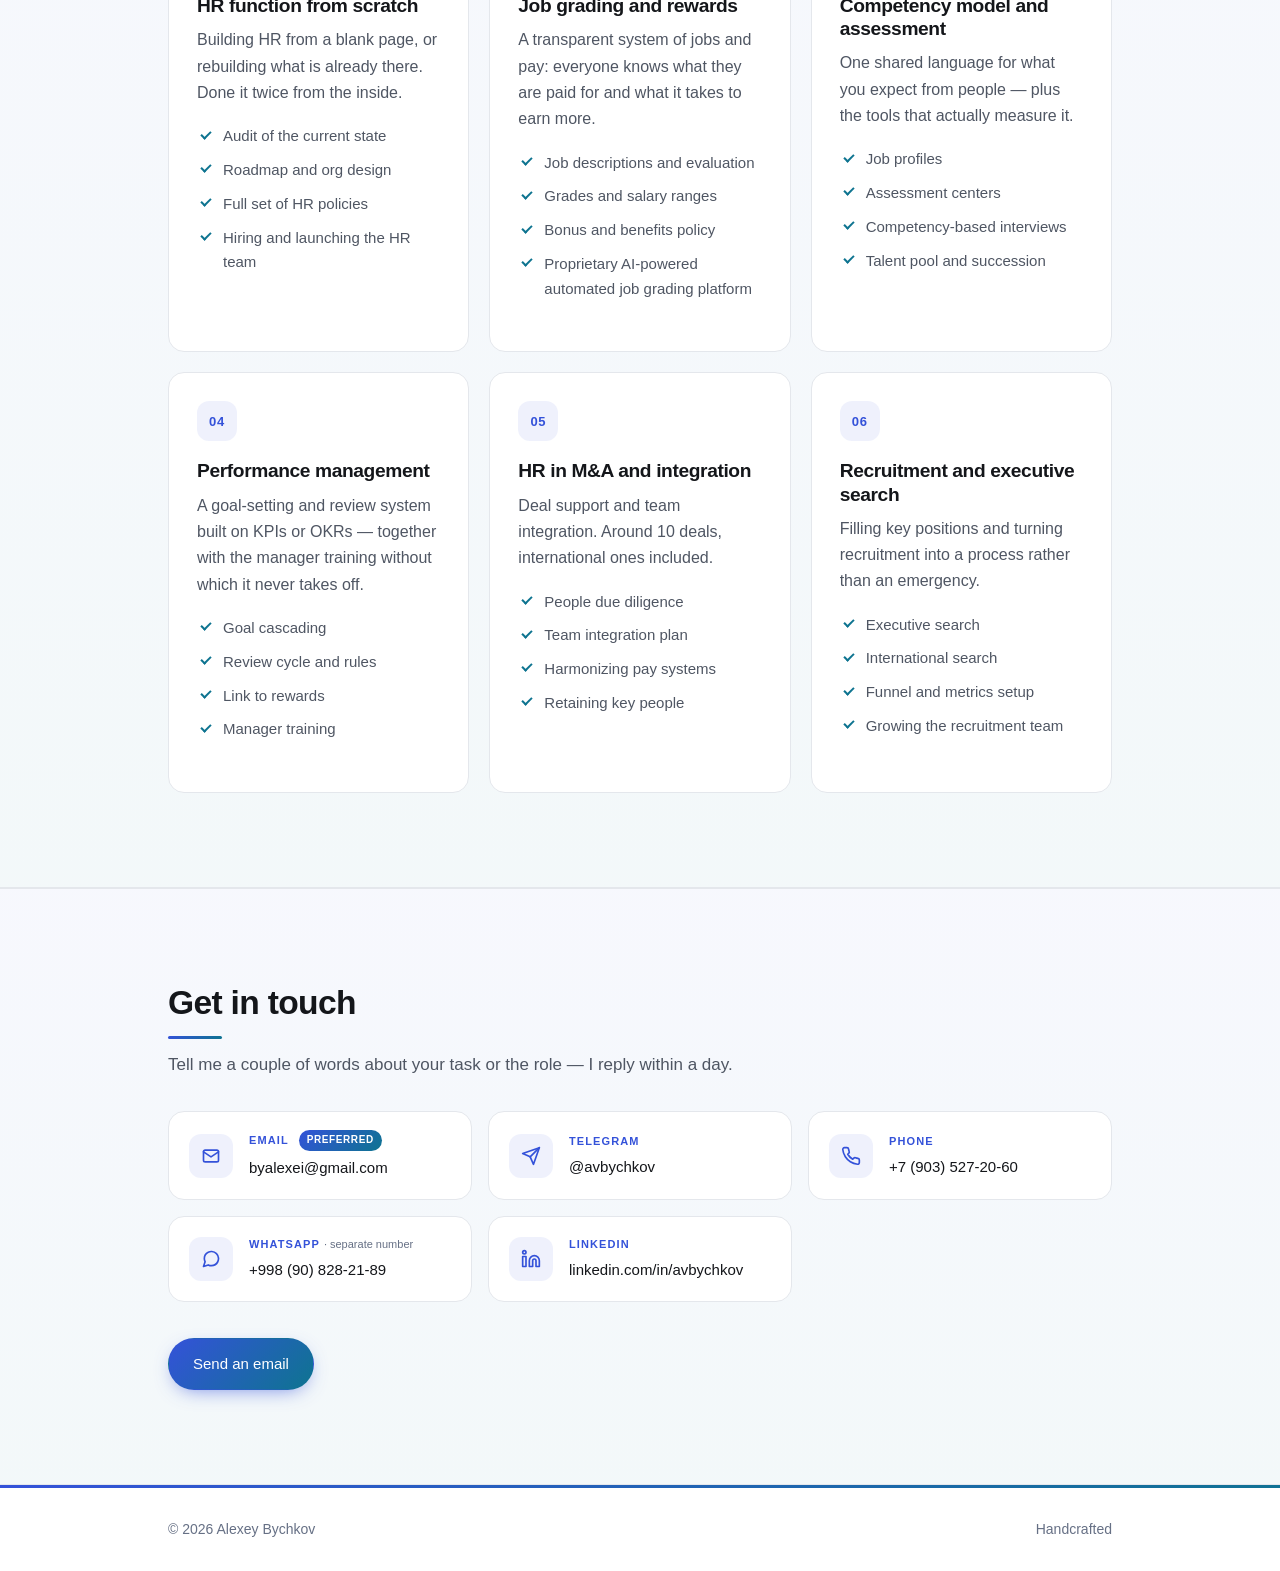
==== commit 5fa94620: "Правки по замечаниям: контакты без разрывов, результаты 2×2, единая формулировка про AI-платформу - " ====
--- a/index.html
+++ b/index.html
@@ -6,6 +6,7 @@
 
   <title>Alexey Bychkov — HR Director | People &amp; Culture Leader</title>
   <meta name="description" content="HR Director with 16 years of experience. Builds HR functions from the ground up: grading and rewards, assessment, performance management, recruitment.">
+  
   <link rel="canonical" href="https://byalexei.github.io/">
   <link rel="alternate" hreflang="en" href="https://byalexei.github.io/">
   <link rel="alternate" hreflang="ru" href="https://byalexei.github.io/ru/">
@@ -339,7 +340,7 @@
               <li>Job descriptions and evaluation</li>
               <li>Grades and salary ranges</li>
               <li>Bonus and benefits policy</li>
-              <li>AI-assisted automated grading</li>
+              <li>Proprietary AI-powered automated job grading platform</li>
             </ul>
           </article>
           <article class="card">
@@ -397,14 +398,14 @@
             <span class="contact__icon"><svg viewBox="0 0 24 24" width="20" height="20" fill="none" stroke="currentColor" stroke-width="2" stroke-linecap="round" stroke-linejoin="round" aria-hidden="true"><rect x="3" y="5" width="18" height="14" rx="2"/><path d="M3 7l9 6 9-6"/></svg></span>
             <span class="contact__body">
               <span class="contact__label">Email <span class="contact__badge">Preferred</span></span>
-              <span class="contact__value">byalexei@gmail.com</span>
+              <span class="contact__value">byalexei<wbr>@gmail.com</span>
             </span>
           </a>
           <a class="contact__item" href="https://t.me/avbychkov" target="_blank" rel="noopener noreferrer">
             <span class="contact__icon"><svg viewBox="0 0 24 24" width="20" height="20" fill="none" stroke="currentColor" stroke-width="2" stroke-linecap="round" stroke-linejoin="round" aria-hidden="true"><path d="M22 2 11 13"/><path d="M22 2 15 22l-4-9-9-4 20-7z"/></svg></span>
             <span class="contact__body">
               <span class="contact__label">Telegram</span>
-              <span class="contact__value">@avbychkov</span>
+              <span class="contact__value"><wbr>@avbychkov</span>
             </span>
           </a>
           <a class="contact__item" href="tel:+79035272060">
@@ -425,7 +426,7 @@
             <span class="contact__icon"><svg viewBox="0 0 24 24" width="20" height="20" fill="none" stroke="currentColor" stroke-width="2" stroke-linecap="round" stroke-linejoin="round" aria-hidden="true"><path d="M16 8a6 6 0 0 1 6 6v7h-4v-7a2 2 0 0 0-2-2 2 2 0 0 0-2 2v7h-4v-7a6 6 0 0 1 6-6z"/><rect x="2" y="9" width="4" height="12"/><circle cx="4" cy="4" r="2"/></svg></span>
             <span class="contact__body">
               <span class="contact__label">LinkedIn</span>
-              <span class="contact__value">linkedin.com/in/avbychkov</span>
+              <span class="contact__value">linkedin.com/<wbr>in/<wbr>avbychkov</span>
             </span>
           </a>
         </div>
--- a/styles.css
+++ b/styles.css
@@ -362,6 +362,11 @@
 .dropdown__menu a:hover { background: var(--wash); color: var(--accent); }
 .dropdown__menu svg { width: 18px; height: 18px; color: var(--accent); }
 
+/* На телефоне главная кнопка во всю ширину, меню резюме и LinkedIn — парой ниже */
+@media (max-width: 480px) {
+  .hero .buttons .btn--primary { width: 100%; justify-content: center; }
+}
+
 /* --- Секции ------------------------------------------------------ */
 
 .section { padding: clamp(56px, 9vw, 94px) 0; }
@@ -469,7 +474,7 @@
 
 .results {
   display: grid;
-  grid-template-columns: repeat(auto-fit, minmax(300px, 1fr));
+  grid-template-columns: repeat(2, 1fr);
   gap: 16px;
   margin-top: 36px;
   counter-reset: result;
@@ -484,6 +489,10 @@
   color: var(--ink);
   font-size: 16px;
   line-height: 1.5;
+}
+
+@media (max-width: 700px) {
+  .results { grid-template-columns: 1fr; }
 }
 
 /* Номер результата в градиентном кружке */
@@ -529,7 +538,7 @@
 .job__role { font-size: 1.12rem; }
 
 .job__company {
-  color: var(--accent);
+  color: var(--ink-soft);
   font-size: 15px;
   font-weight: 500;
   margin-bottom: 10px;
@@ -759,7 +768,7 @@
 
 .contact__list {
   display: grid;
-  grid-template-columns: repeat(auto-fit, minmax(215px, 1fr));
+  grid-template-columns: repeat(auto-fit, minmax(280px, 1fr));
   gap: 16px;
   margin-bottom: 36px;
 }
@@ -827,7 +836,16 @@
   margin-bottom: 5px;
 }
 
-.contact__value { font-weight: 500; word-break: break-word; }
+/* Адреса не рвутся посередине: переносы разрешены только там,
+   где сборка вставила <wbr> (перед @ и после /), а разрыв где попало —
+   последнее средство, если строка не помещается вообще */
+.contact__value {
+  display: block;
+  font-size: 15px;
+  font-weight: 500;
+  word-break: normal;
+  overflow-wrap: anywhere;
+}
 
 /* --- Рекомендации (показываются, когда появятся цитаты) ---------- */
 
@@ -853,7 +871,7 @@
   color: var(--ink);
 }
 
-.quote__text::before { content: 'C'; color: var(--accent); font-size: 1.6em; line-height: 0; margin-right: 4px; }
+.quote__text::before { content: '“'; color: var(--accent); font-size: 1.6em; line-height: 0; margin-right: 4px; }
 
 .quote__author { display: grid; gap: 2px; font-size: 14px; }
 .quote__name { font-weight: 600; }
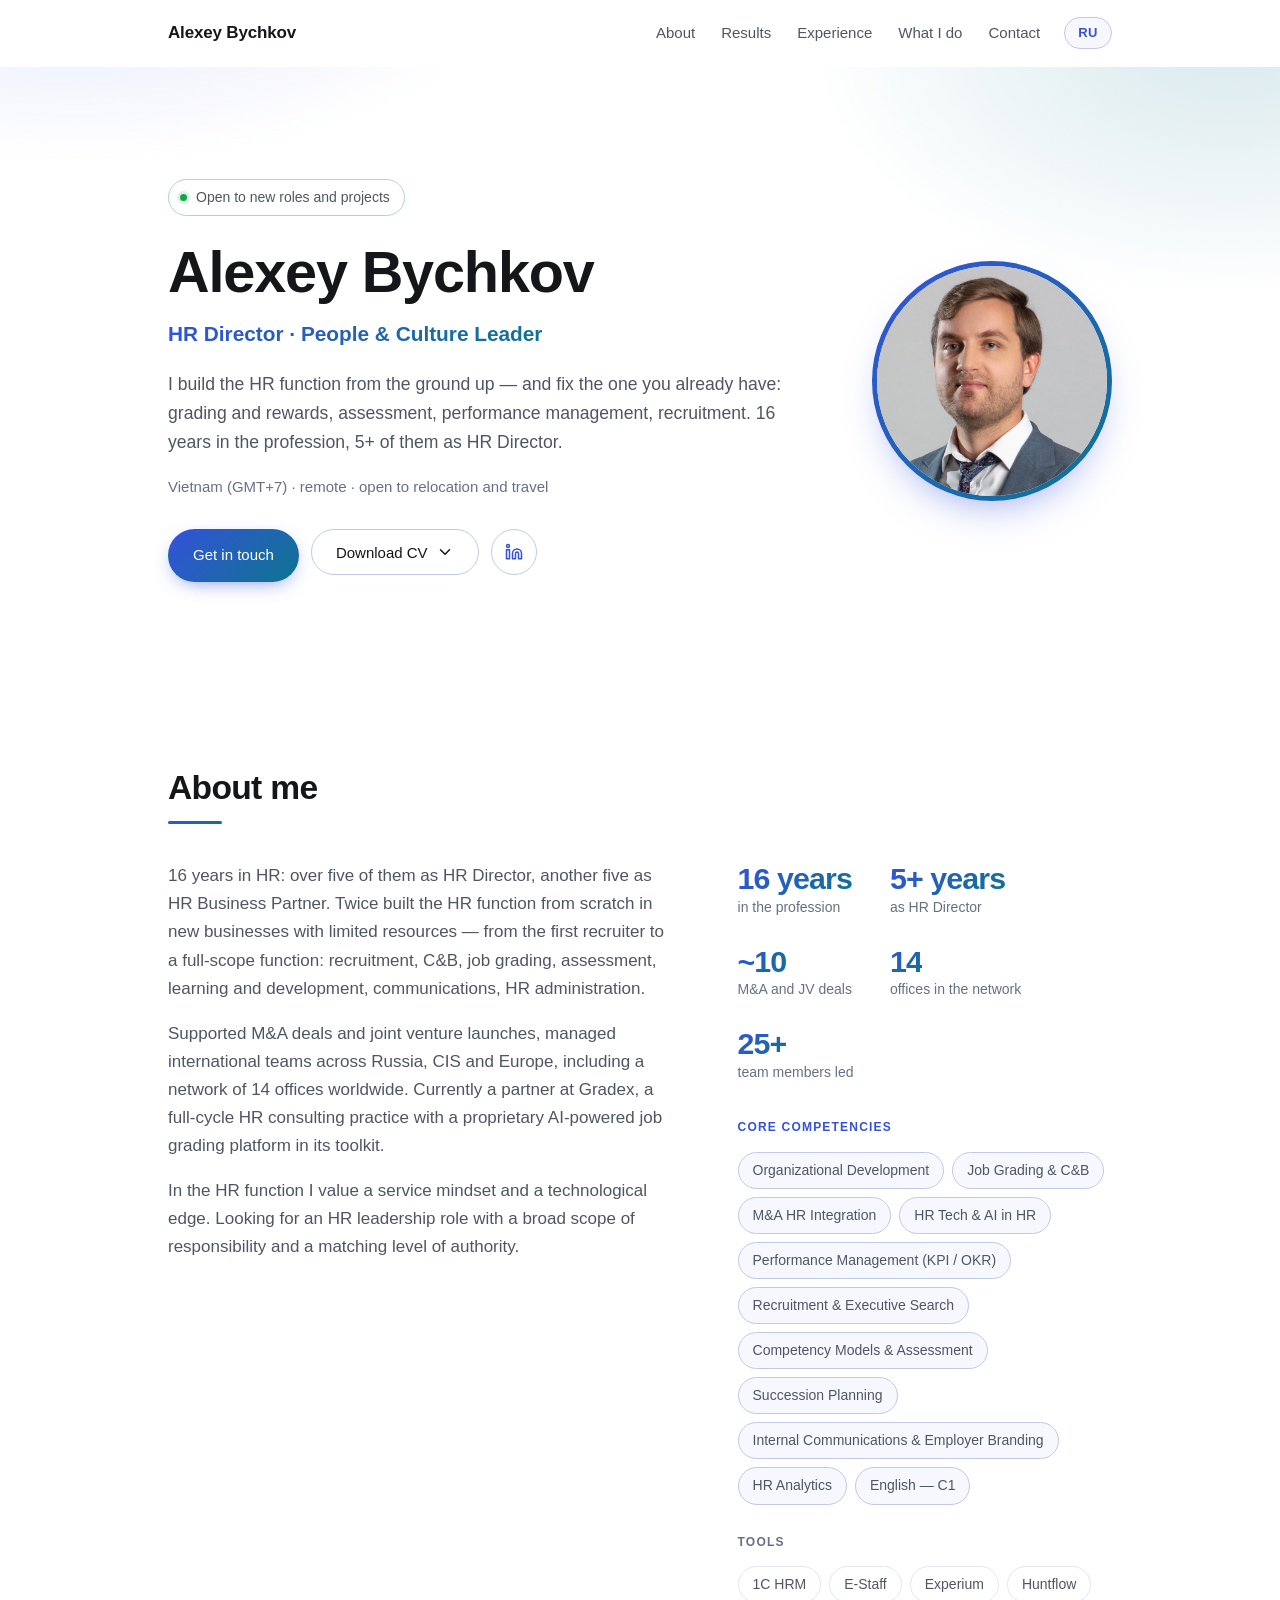
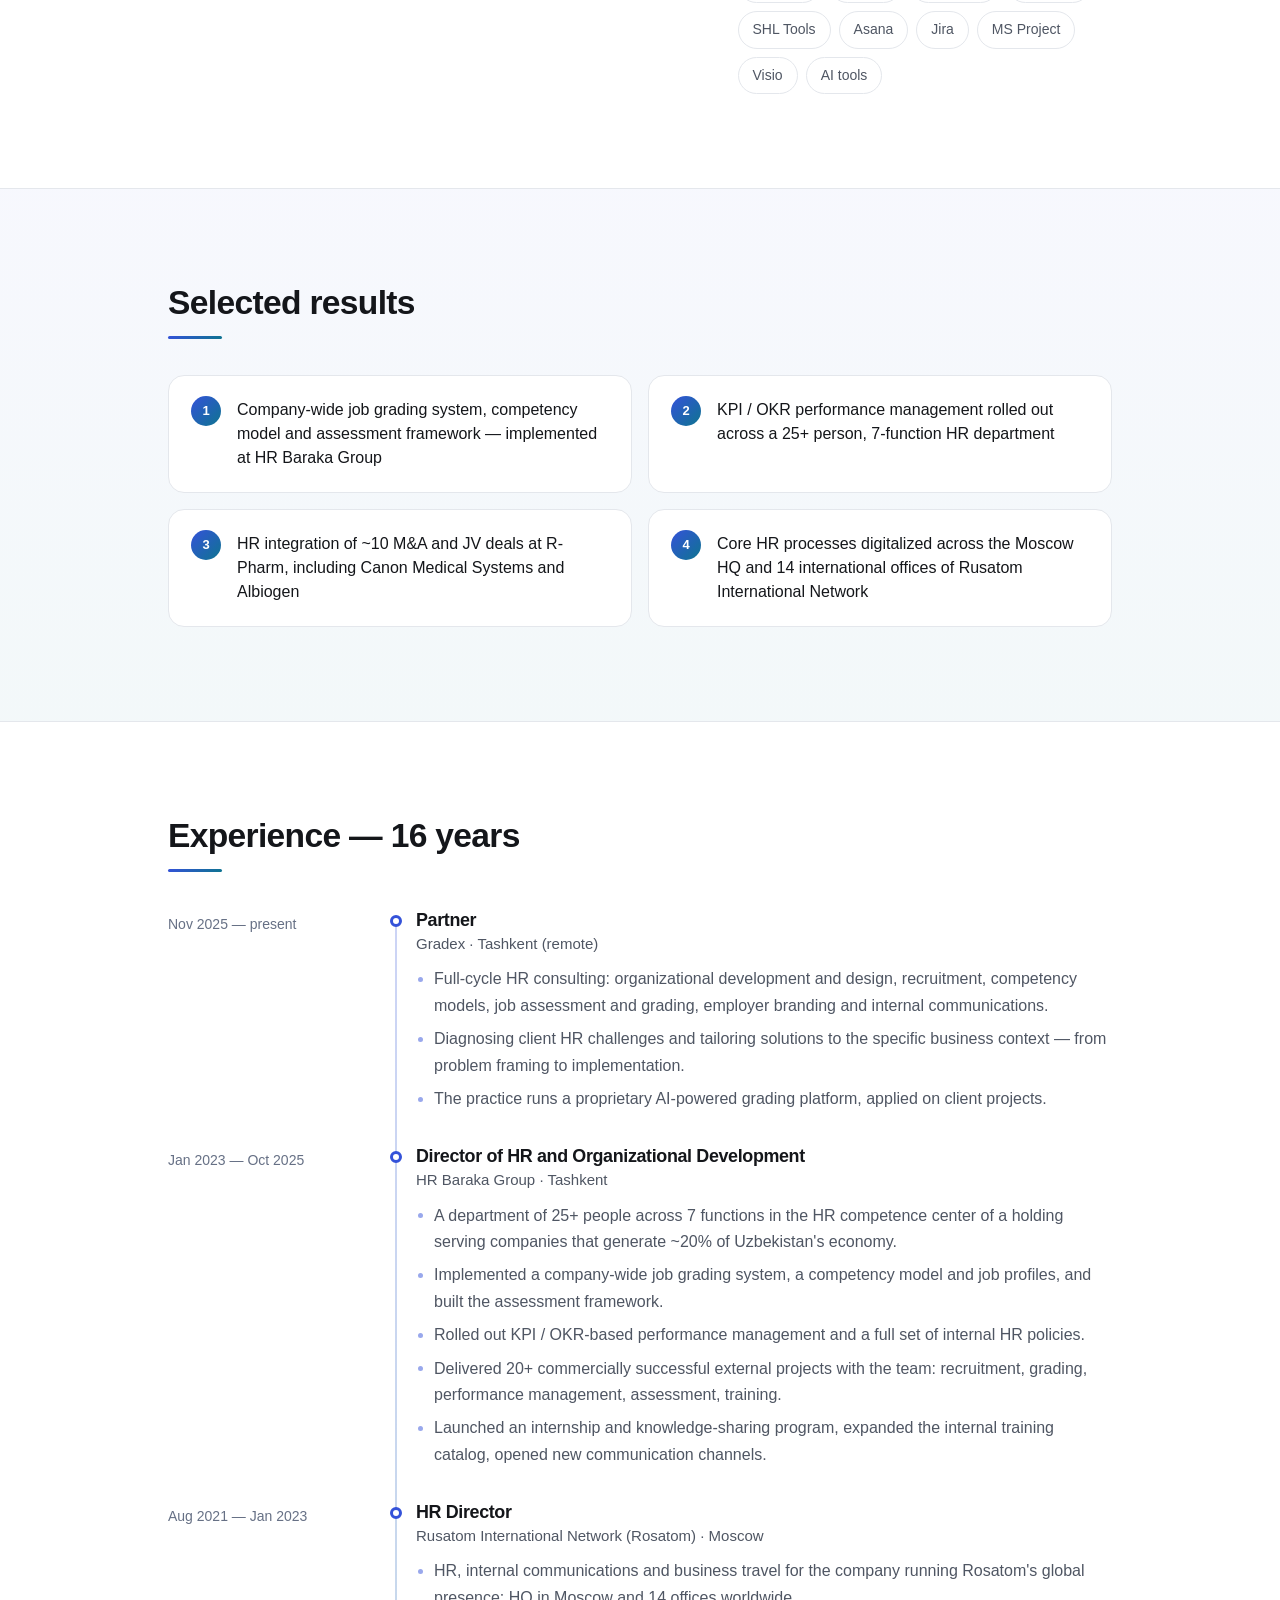
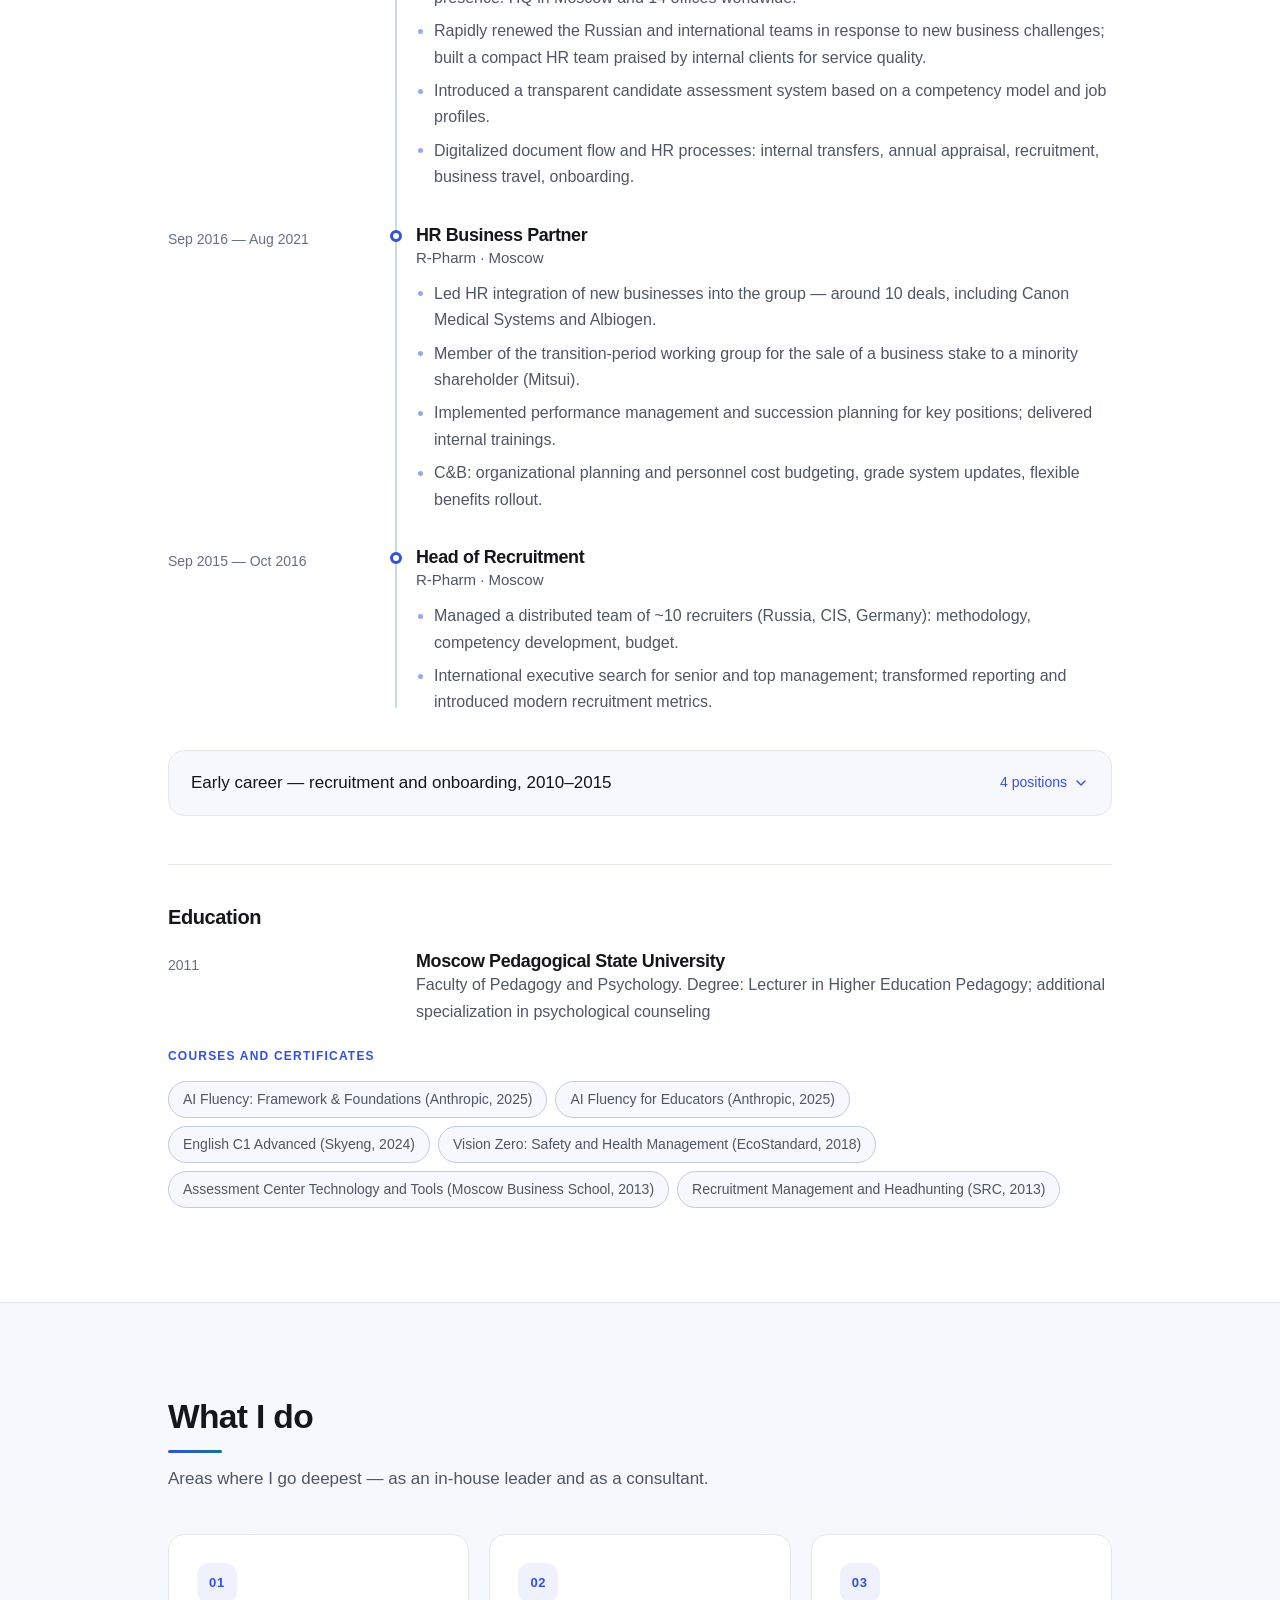
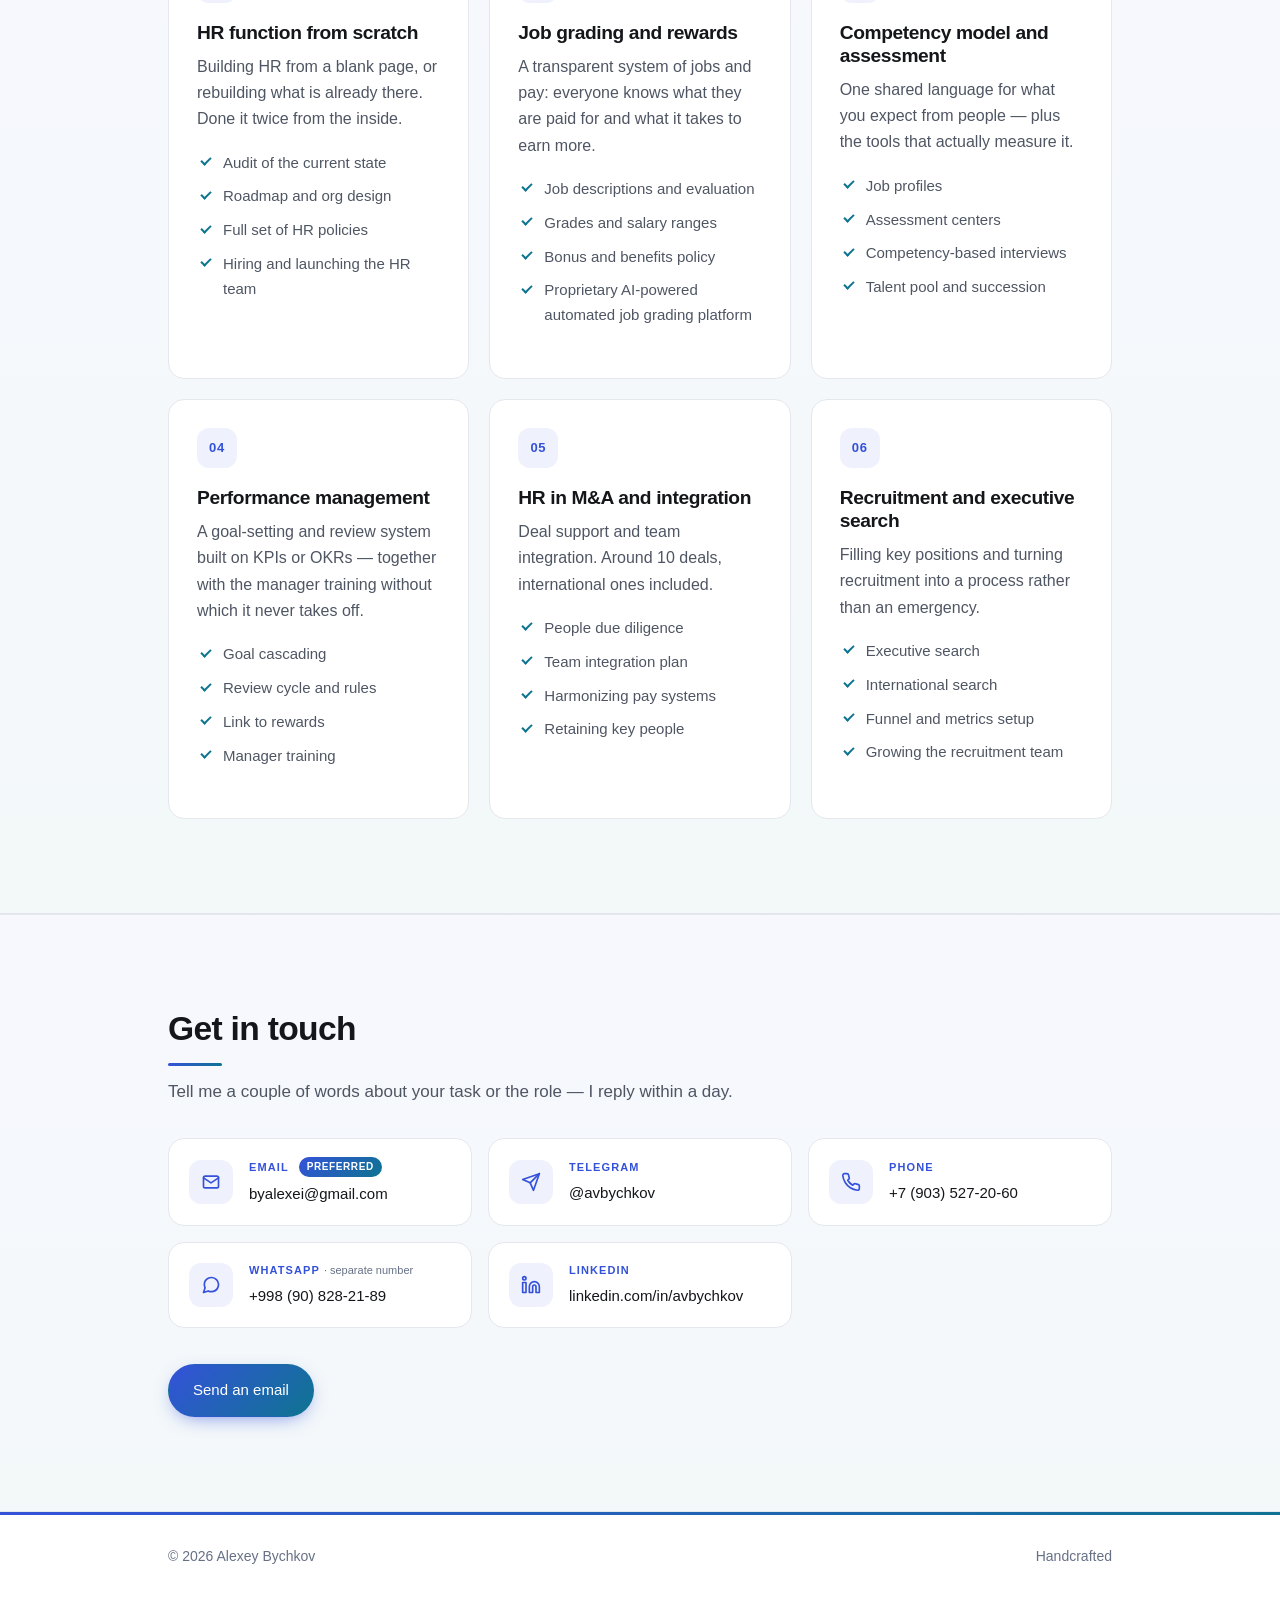
==== commit 708f55ab: "Education: специальность по диплому Co-Authored-By: Claude Opus 5 <noreply@anthropic.com>" ====
--- a/index.html
+++ b/index.html
@@ -298,7 +298,7 @@
             <div class="job__period">2011</div>
             <div>
               <h4 class="job__role">Moscow Pedagogical State University</h4>
-              <div class="job__points">Faculty of Pedagogy and Psychology: pedagogy, psychological and pedagogical counseling</div>
+              <div class="job__points">Faculty of Pedagogy and Psychology. Degree: Lecturer in Higher Education Pedagogy; additional specialization in psychological counseling</div>
             </div>
           </article>
           
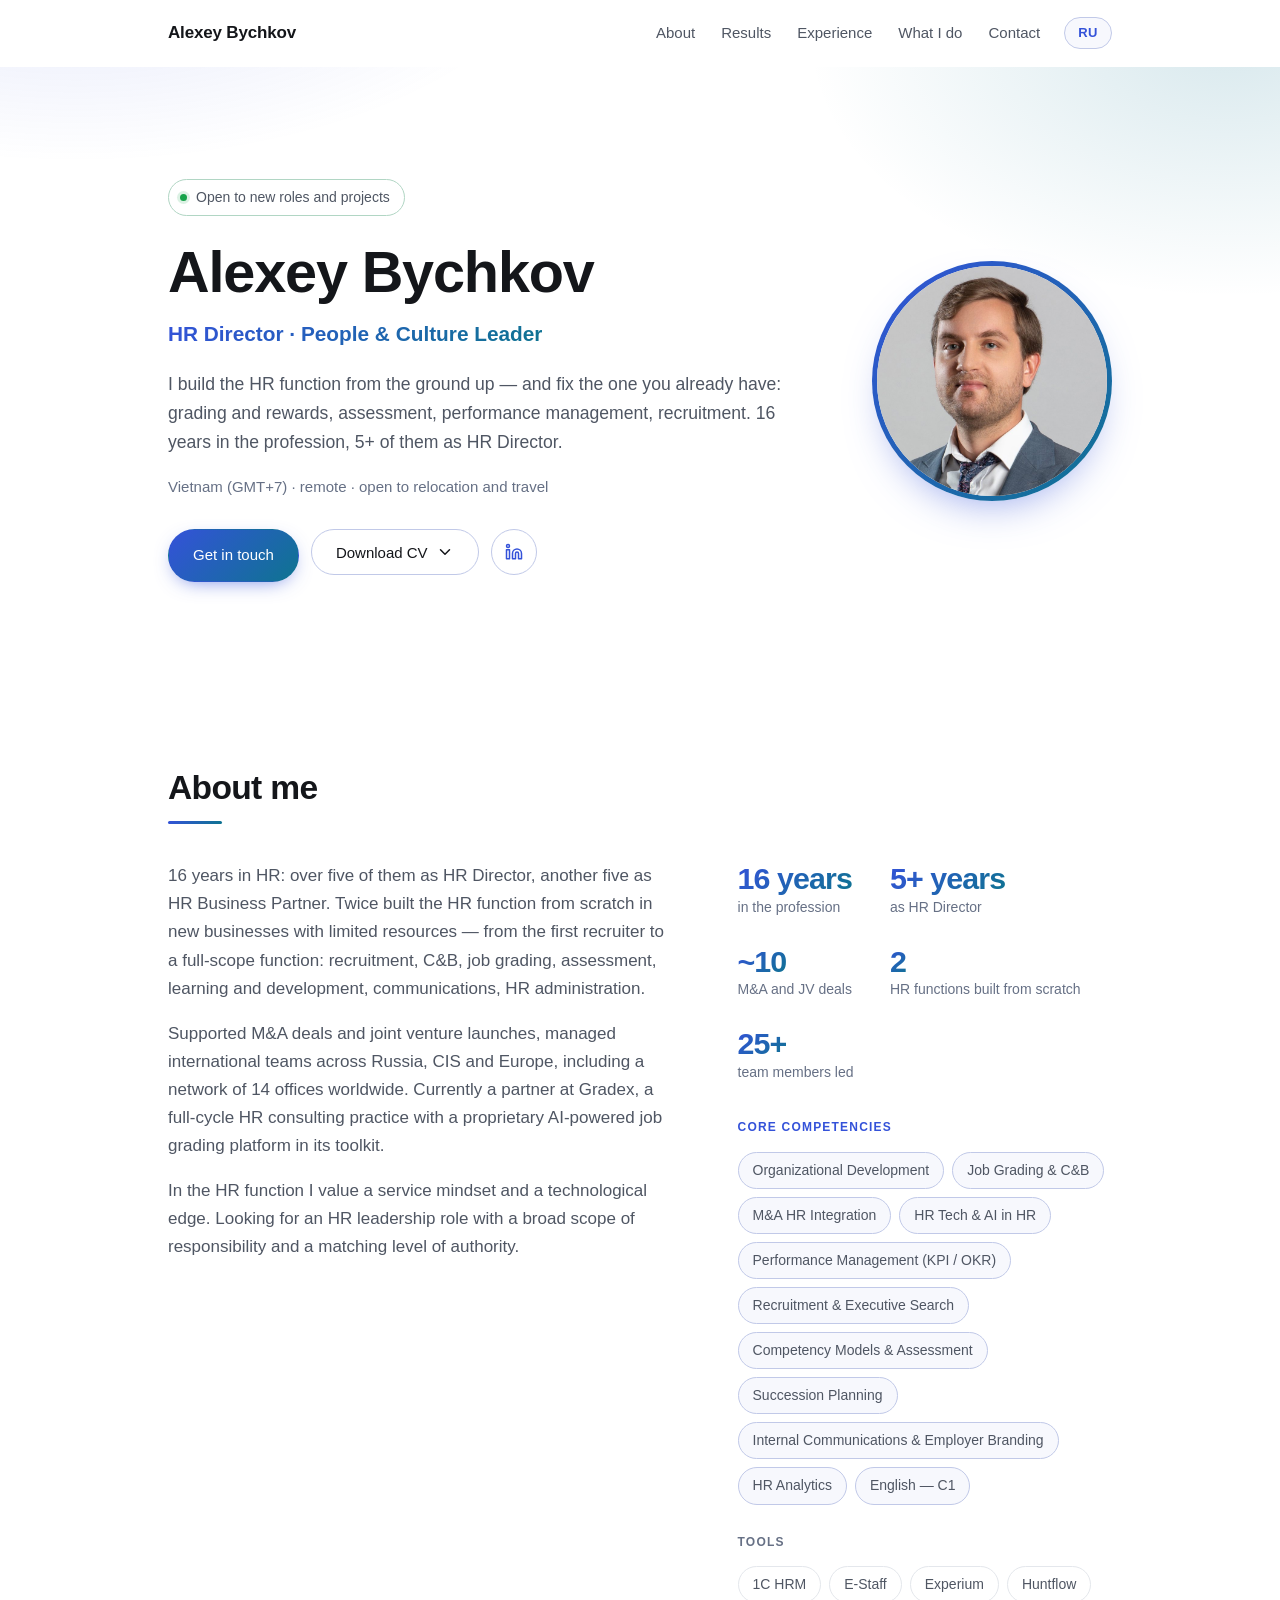
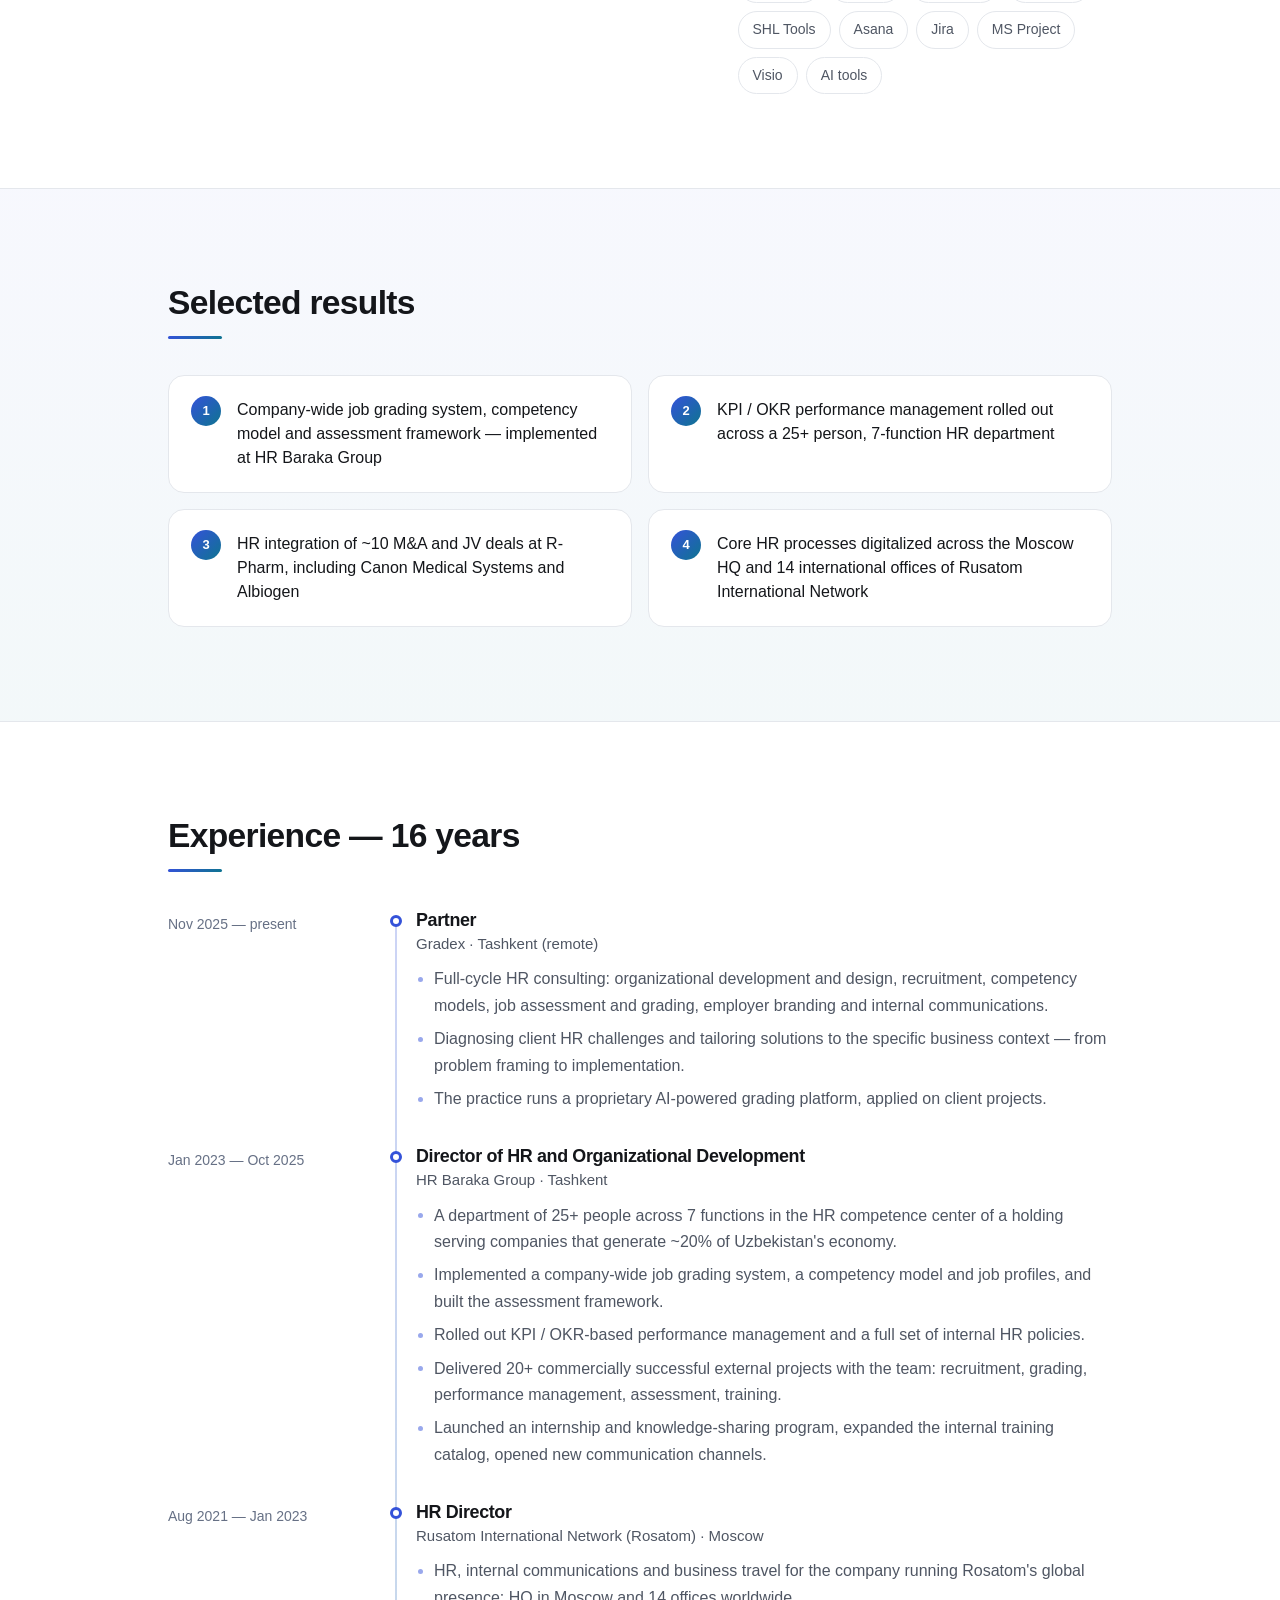
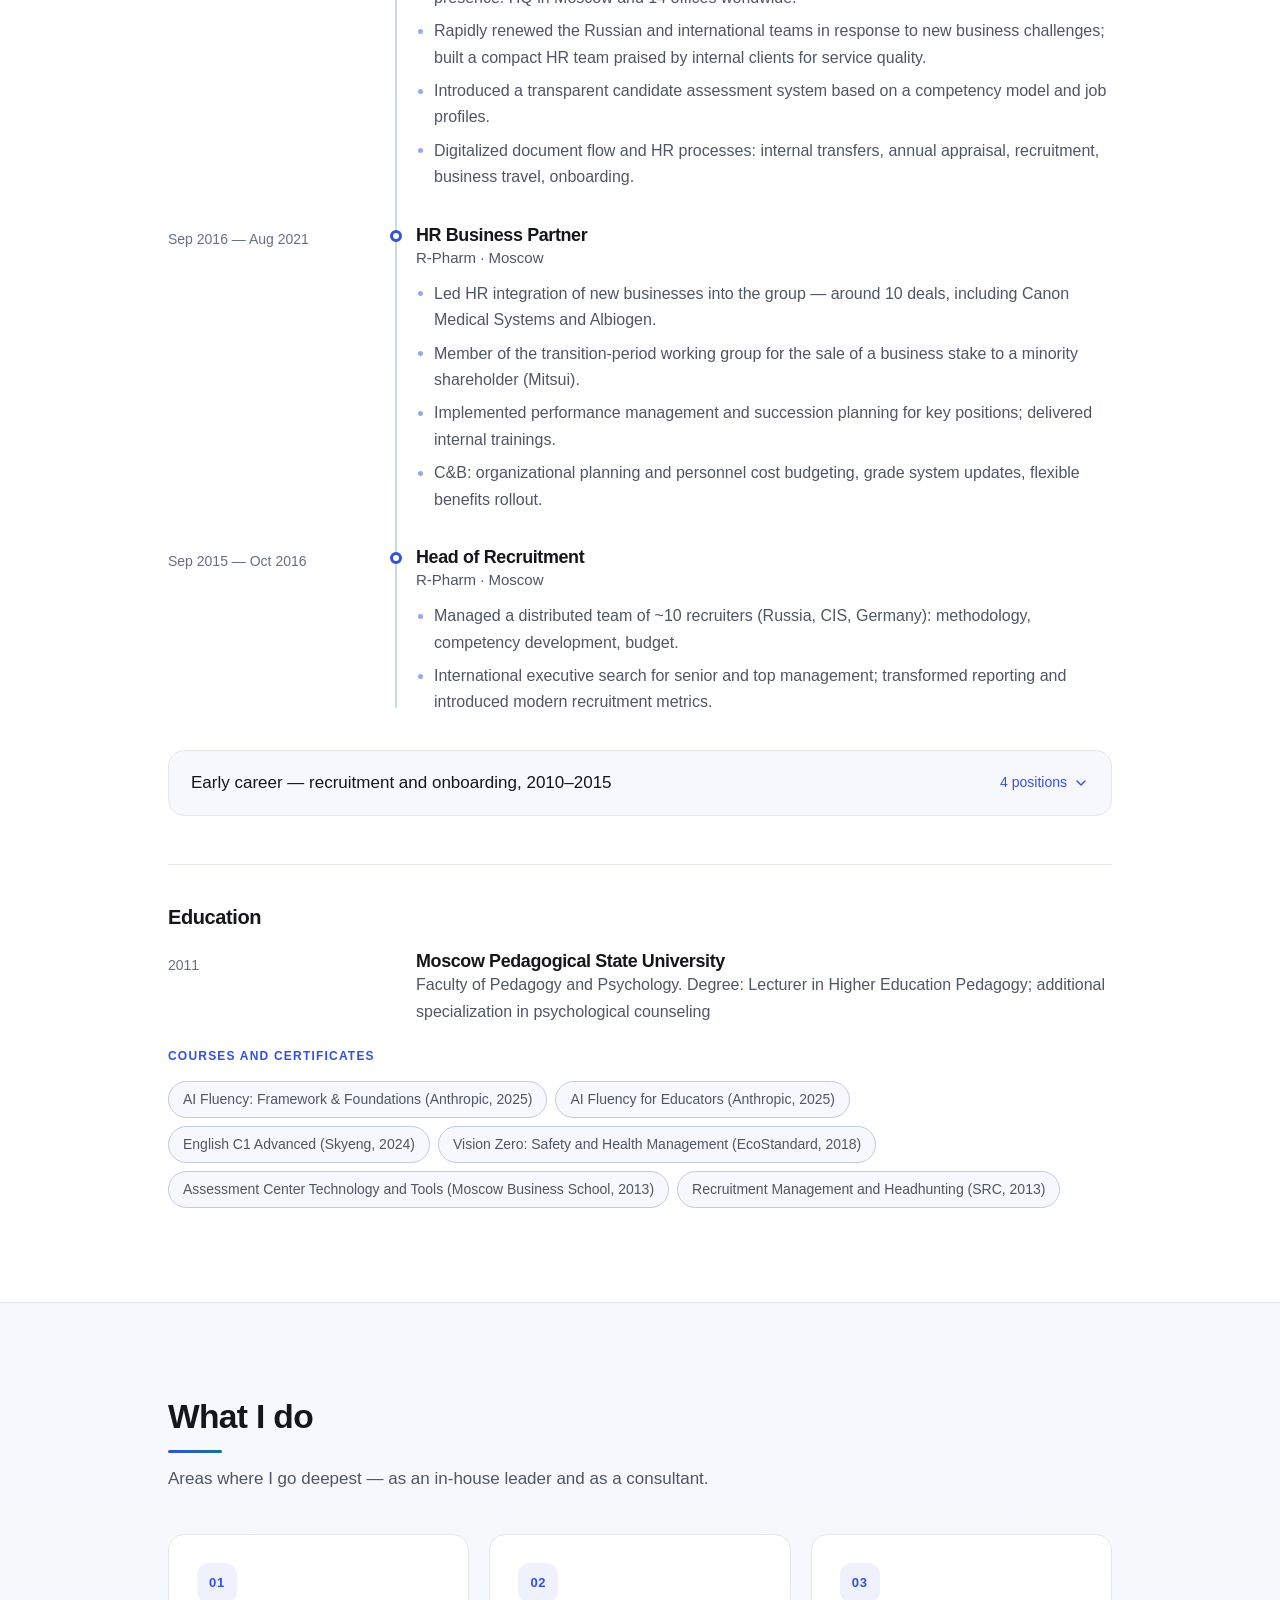
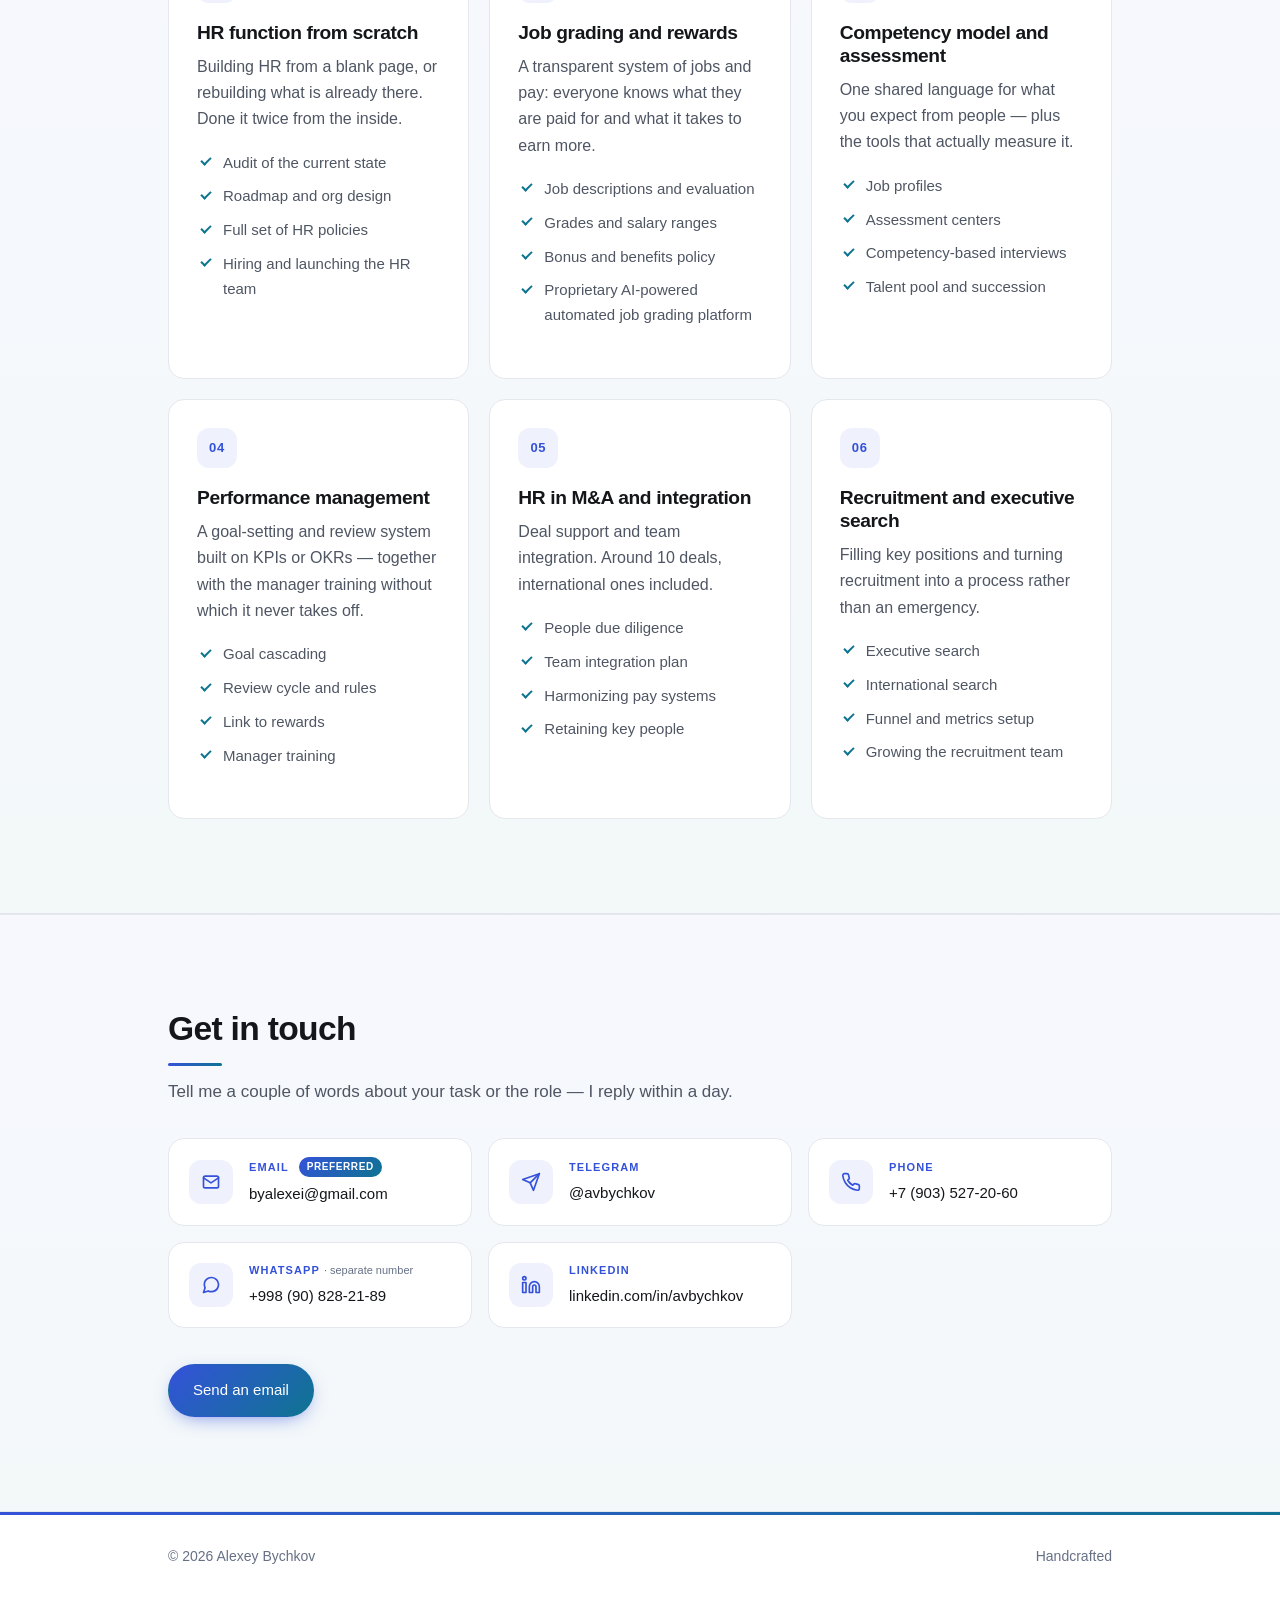
==== commit 7ee465ed: "Факты: «14 офисов» заменены на «2 HR-функции с нуля» Сеть офисов — актив работодателя, а не личное д" ====
--- a/index.html
+++ b/index.html
@@ -115,8 +115,8 @@
                 <div class="fact__label">M&amp;A and JV deals</div>
               </div>
               <div class="fact">
-                <div class="fact__value">14</div>
-                <div class="fact__label">offices in the network</div>
+                <div class="fact__value">2</div>
+                <div class="fact__label">HR functions built from scratch</div>
               </div>
               <div class="fact">
                 <div class="fact__value">25+</div>
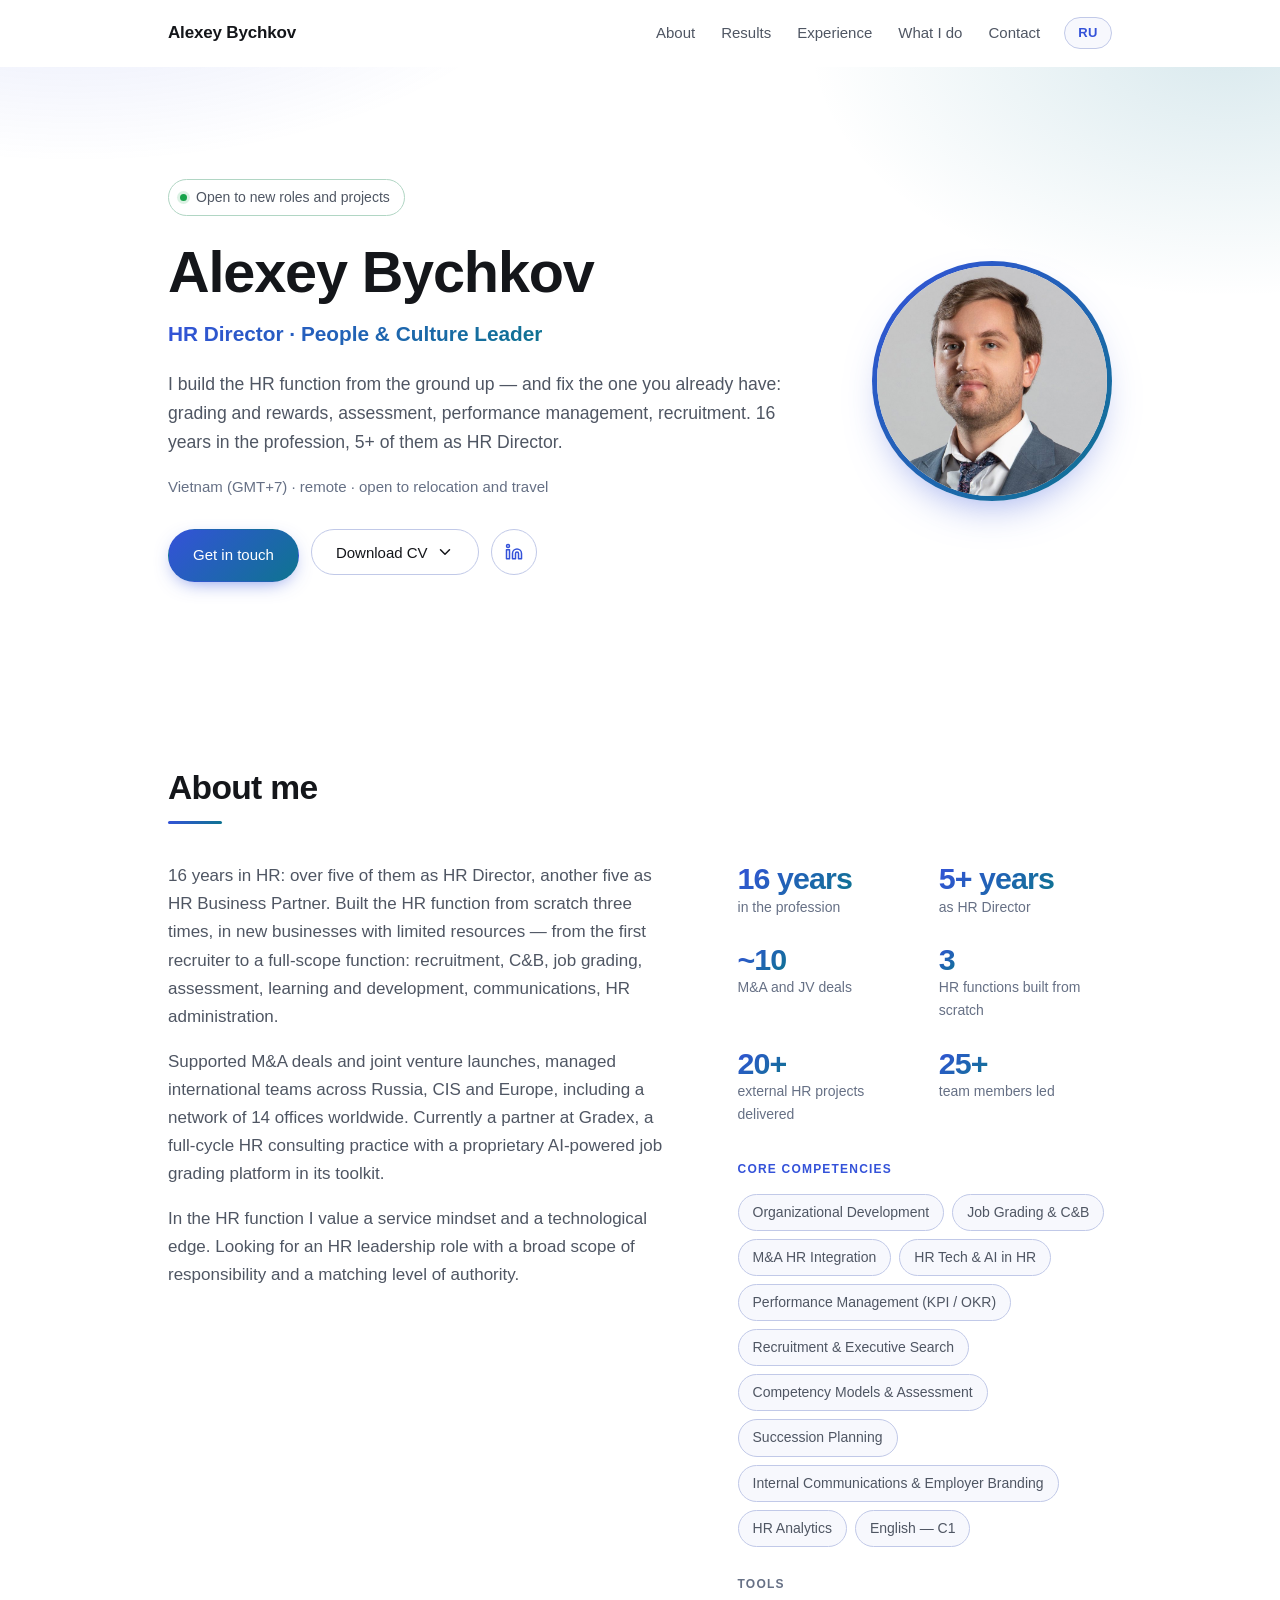
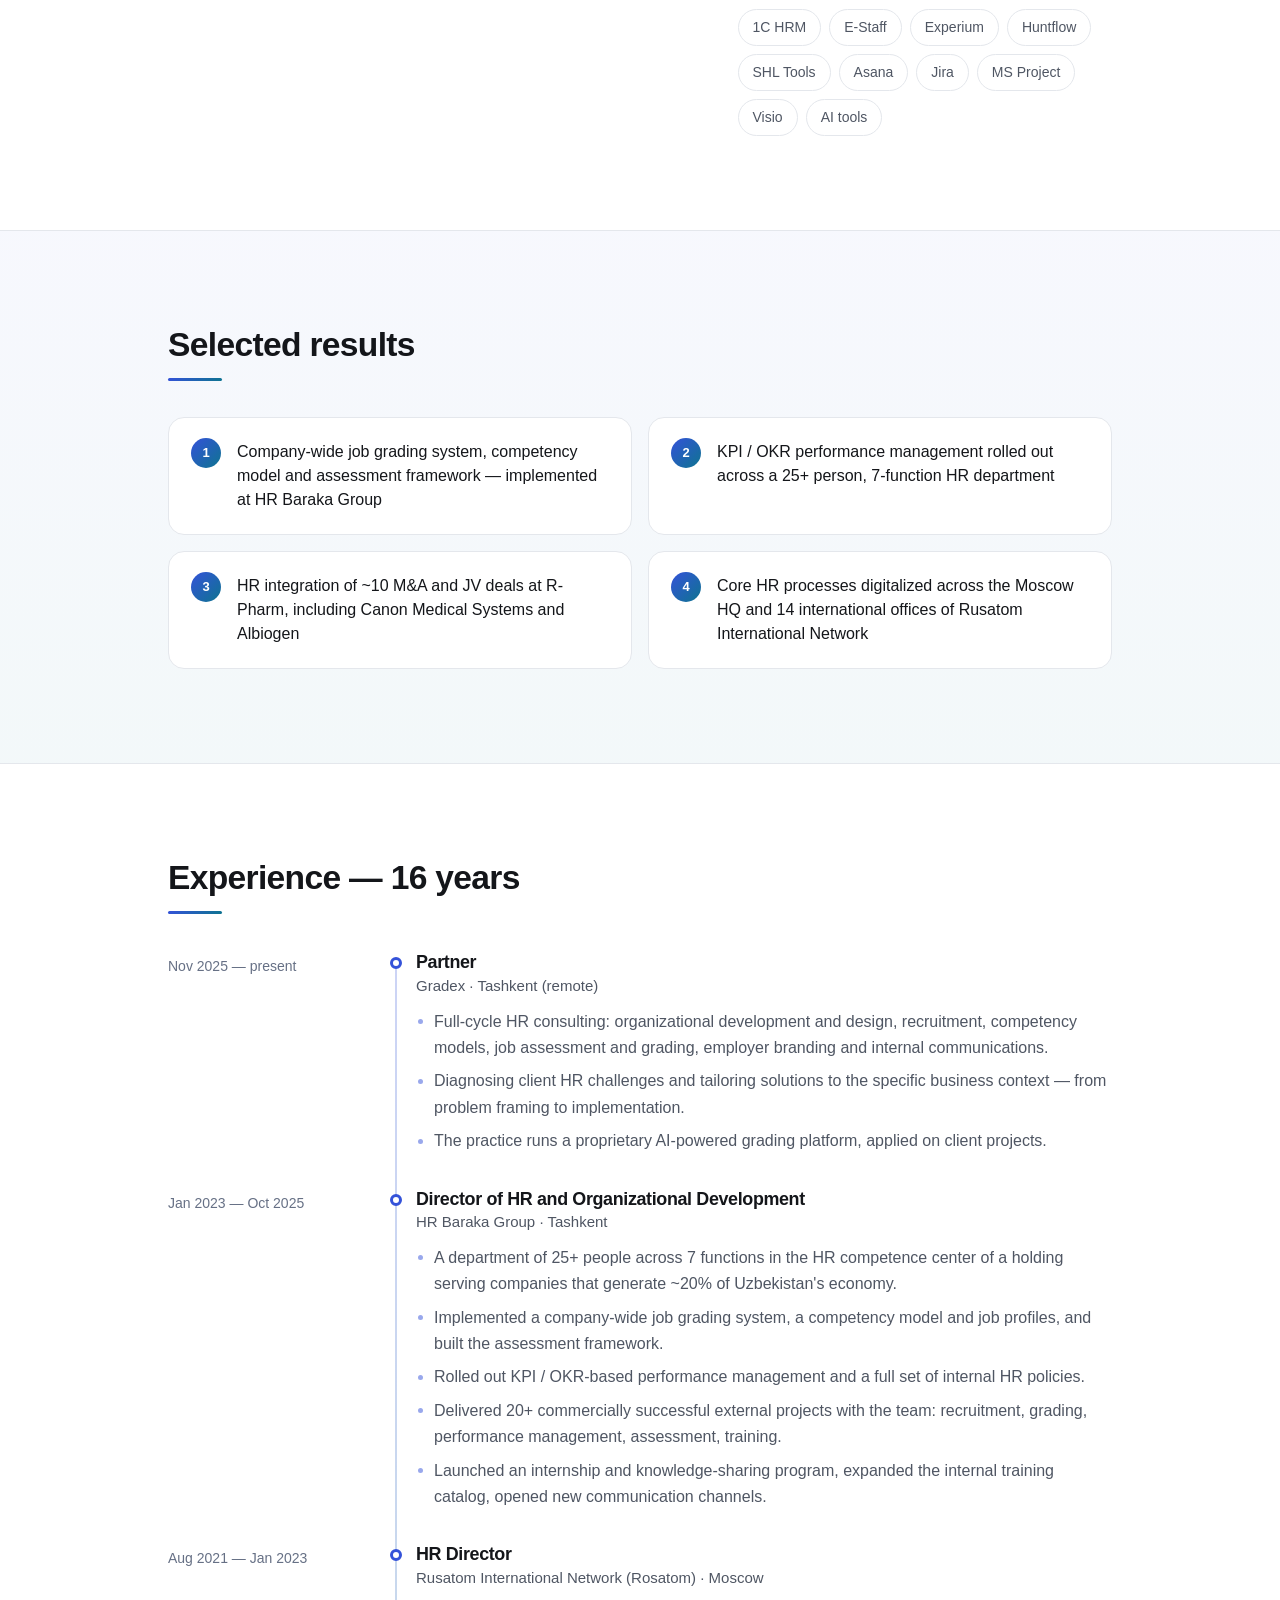
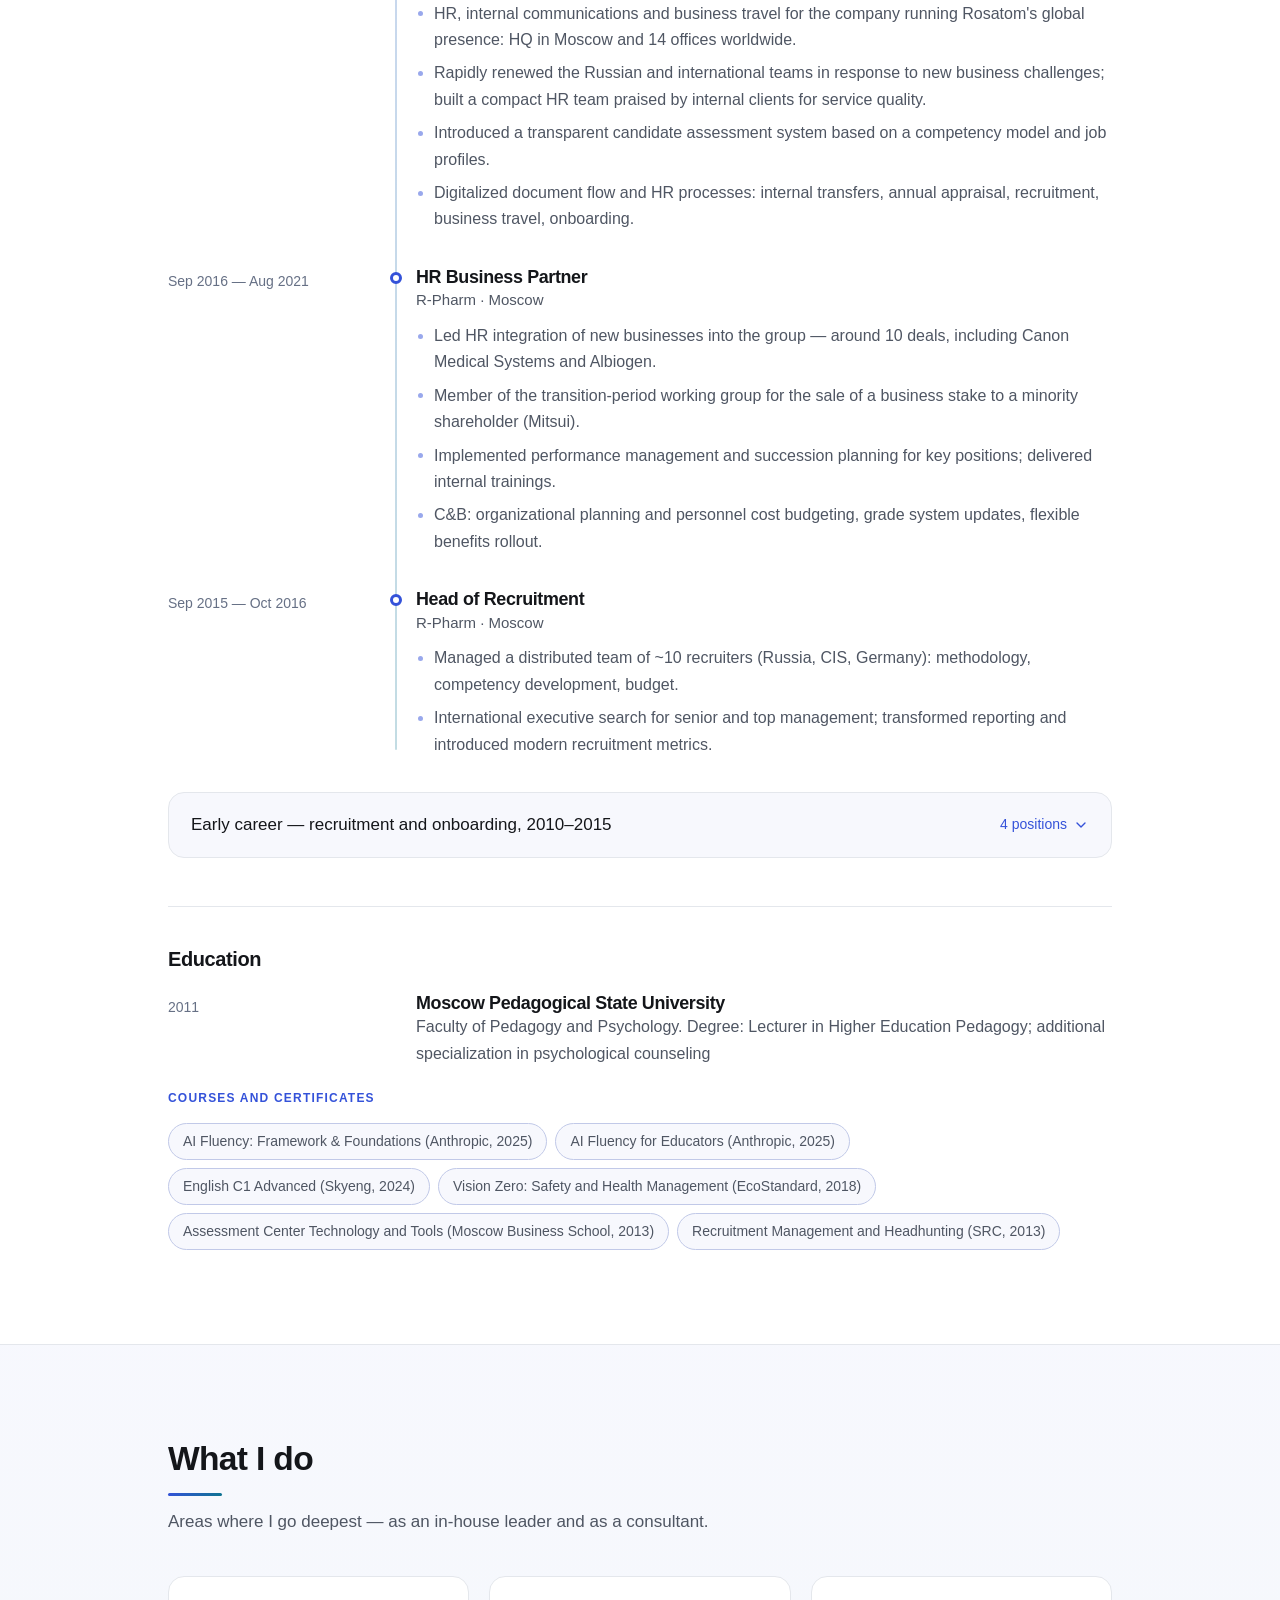
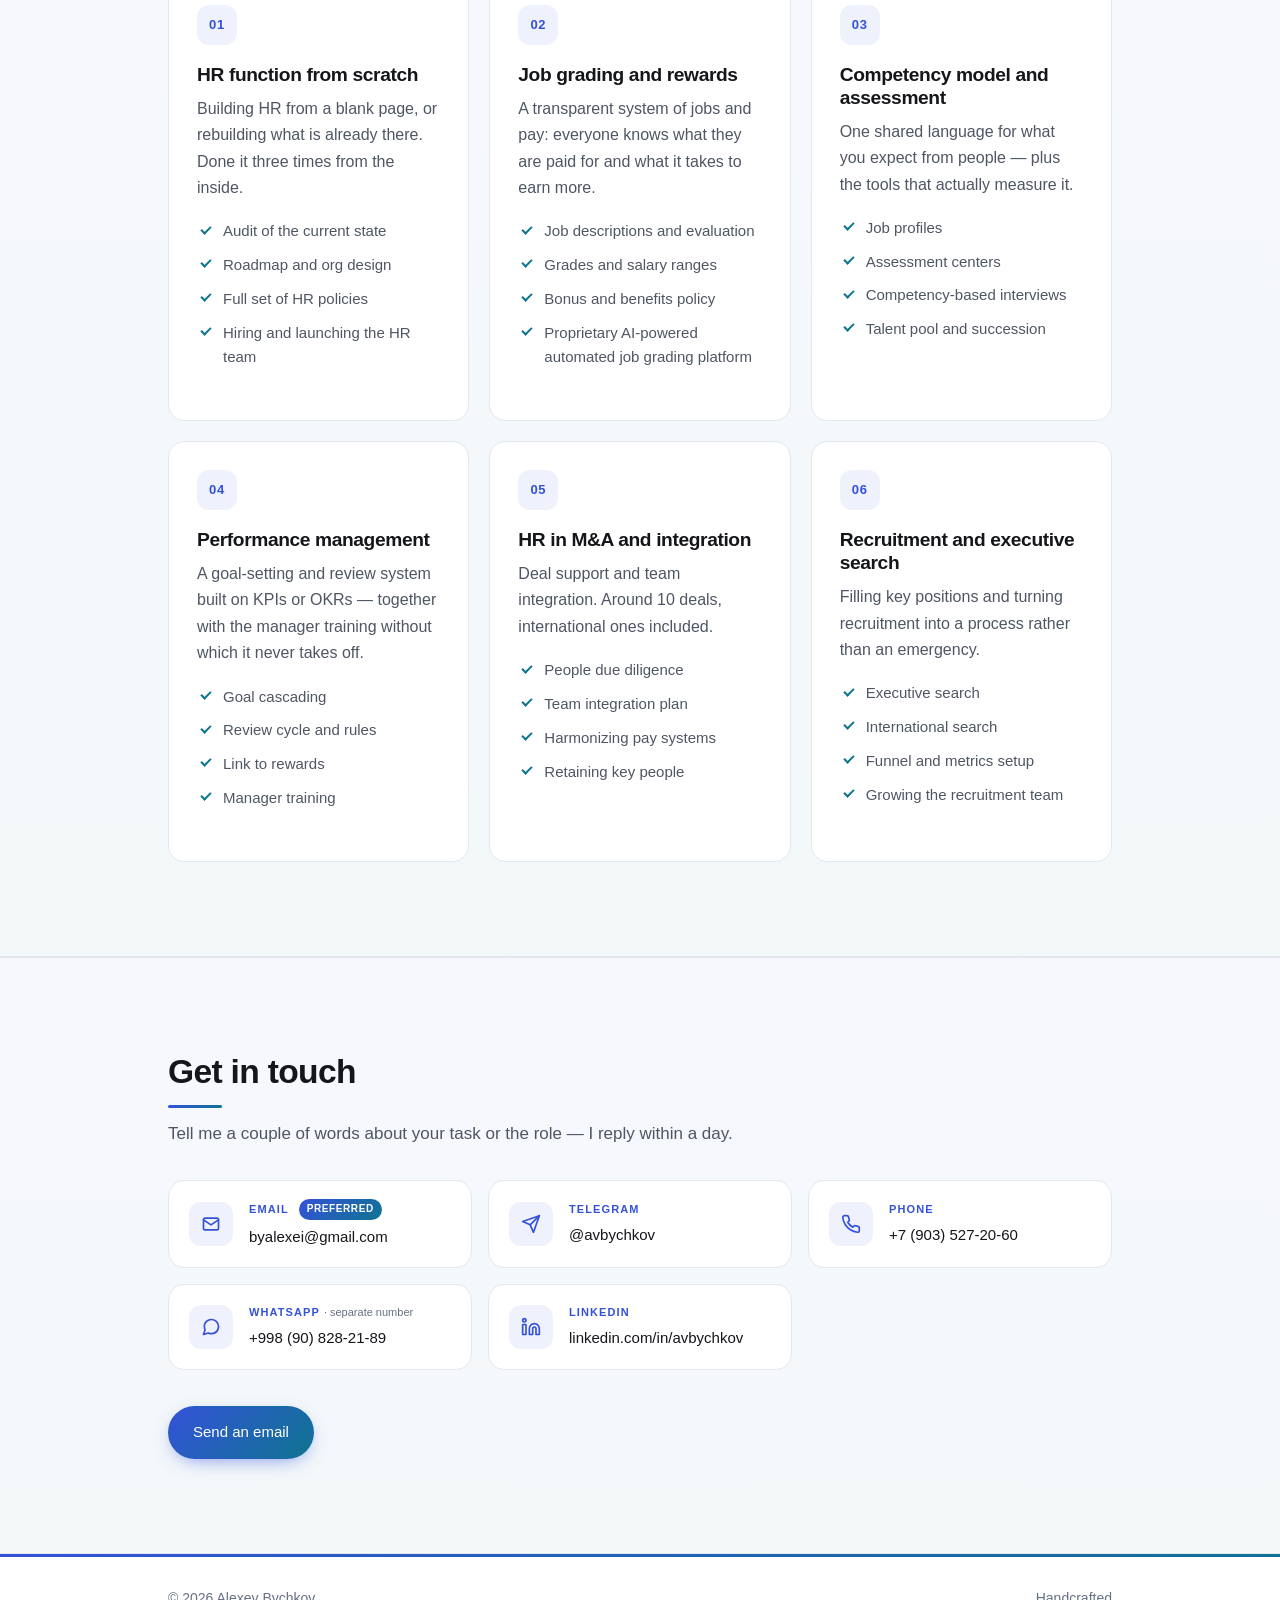
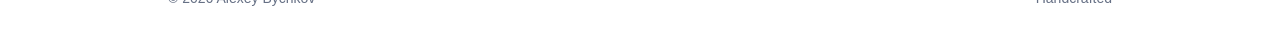
==== commit 2764b63d: "Факты: 3 HR-функции с нуля и 20+ внешних HR-проектов - «2» → «3» HR-функции с нуля (с учётом Gradex)" ====
--- a/index.html
+++ b/index.html
@@ -39,7 +39,7 @@
   <link rel="apple-touch-icon" href="apple-touch-icon.png">
   <meta name="theme-color" content="#3452d9">
 
-  <link rel="stylesheet" href="styles.css">
+  <link rel="stylesheet" href="styles.css?v=9d4c7ca7">
   <style>:root{--accent:#3452d9;--accent-2:#0e7490;}</style>
 
   <script type="application/ld+json">{"@context":"https://schema.org","@type":"Person","name":"Alexey Bychkov","givenName":"Alexey","familyName":"Bychkov","jobTitle":"HR Director · People & Culture Leader","description":"HR Director with 16 years of experience. Builds HR functions from the ground up: grading and rewards, assessment, performance management, recruitment.","url":"https://byalexei.github.io/","image":"https://byalexei.github.io/photo.jpg","email":"mailto:byalexei@gmail.com","sameAs":["https://www.linkedin.com/in/avbychkov","https://t.me/avbychkov"]}</script>
@@ -95,7 +95,7 @@
         <h2 class="section__heading">About me</h2>
         <div class="about">
           <div class="about__text">
-            <p>16 years in HR: over five of them as HR Director, another five as HR Business Partner. Twice built the HR function from scratch in new businesses with limited resources — from the first recruiter to a full-scope function: recruitment, C&amp;B, job grading, assessment, learning and development, communications, HR administration.</p>
+            <p>16 years in HR: over five of them as HR Director, another five as HR Business Partner. Built the HR function from scratch three times, in new businesses with limited resources — from the first recruiter to a full-scope function: recruitment, C&amp;B, job grading, assessment, learning and development, communications, HR administration.</p>
             <p>Supported M&amp;A deals and joint venture launches, managed international teams across Russia, CIS and Europe, including a network of 14 offices worldwide. Currently a partner at Gradex, a full-cycle HR consulting practice with a proprietary AI-powered job grading platform in its toolkit.</p>
             <p>In the HR function I value a service mindset and a technological edge. Looking for an HR leadership role with a broad scope of responsibility and a matching level of authority.</p>
           </div>
@@ -115,8 +115,12 @@
                 <div class="fact__label">M&amp;A and JV deals</div>
               </div>
               <div class="fact">
-                <div class="fact__value">2</div>
+                <div class="fact__value">3</div>
                 <div class="fact__label">HR functions built from scratch</div>
+              </div>
+              <div class="fact">
+                <div class="fact__value">20+</div>
+                <div class="fact__label">external HR projects delivered</div>
               </div>
               <div class="fact">
                 <div class="fact__value">25+</div>
@@ -325,7 +329,7 @@
           
           <article class="card">
             <h3 class="card__title">HR function from scratch</h3>
-            <p class="card__desc">Building HR from a blank page, or rebuilding what is already there. Done it twice from the inside.</p>
+            <p class="card__desc">Building HR from a blank page, or rebuilding what is already there. Done it three times from the inside.</p>
             <ul class="card__bullets">
               <li>Audit of the current state</li>
               <li>Roadmap and org design</li>
@@ -445,6 +449,6 @@
     </div>
   </footer>
 
-  <script src="script.js" defer></script>
+  <script src="script.js?v=b4ac2f9b" defer></script>
 </body>
 </html>
--- a/styles.css
+++ b/styles.css
@@ -420,9 +420,9 @@
 .about__text p:last-child { margin-bottom: 0; }
 
 .facts {
-  display: flex;
-  flex-wrap: wrap;
-  gap: 26px 38px;
+  display: grid;
+  grid-template-columns: repeat(2, minmax(0, 1fr));
+  gap: 24px 28px;
   margin-bottom: 34px;
 }
 
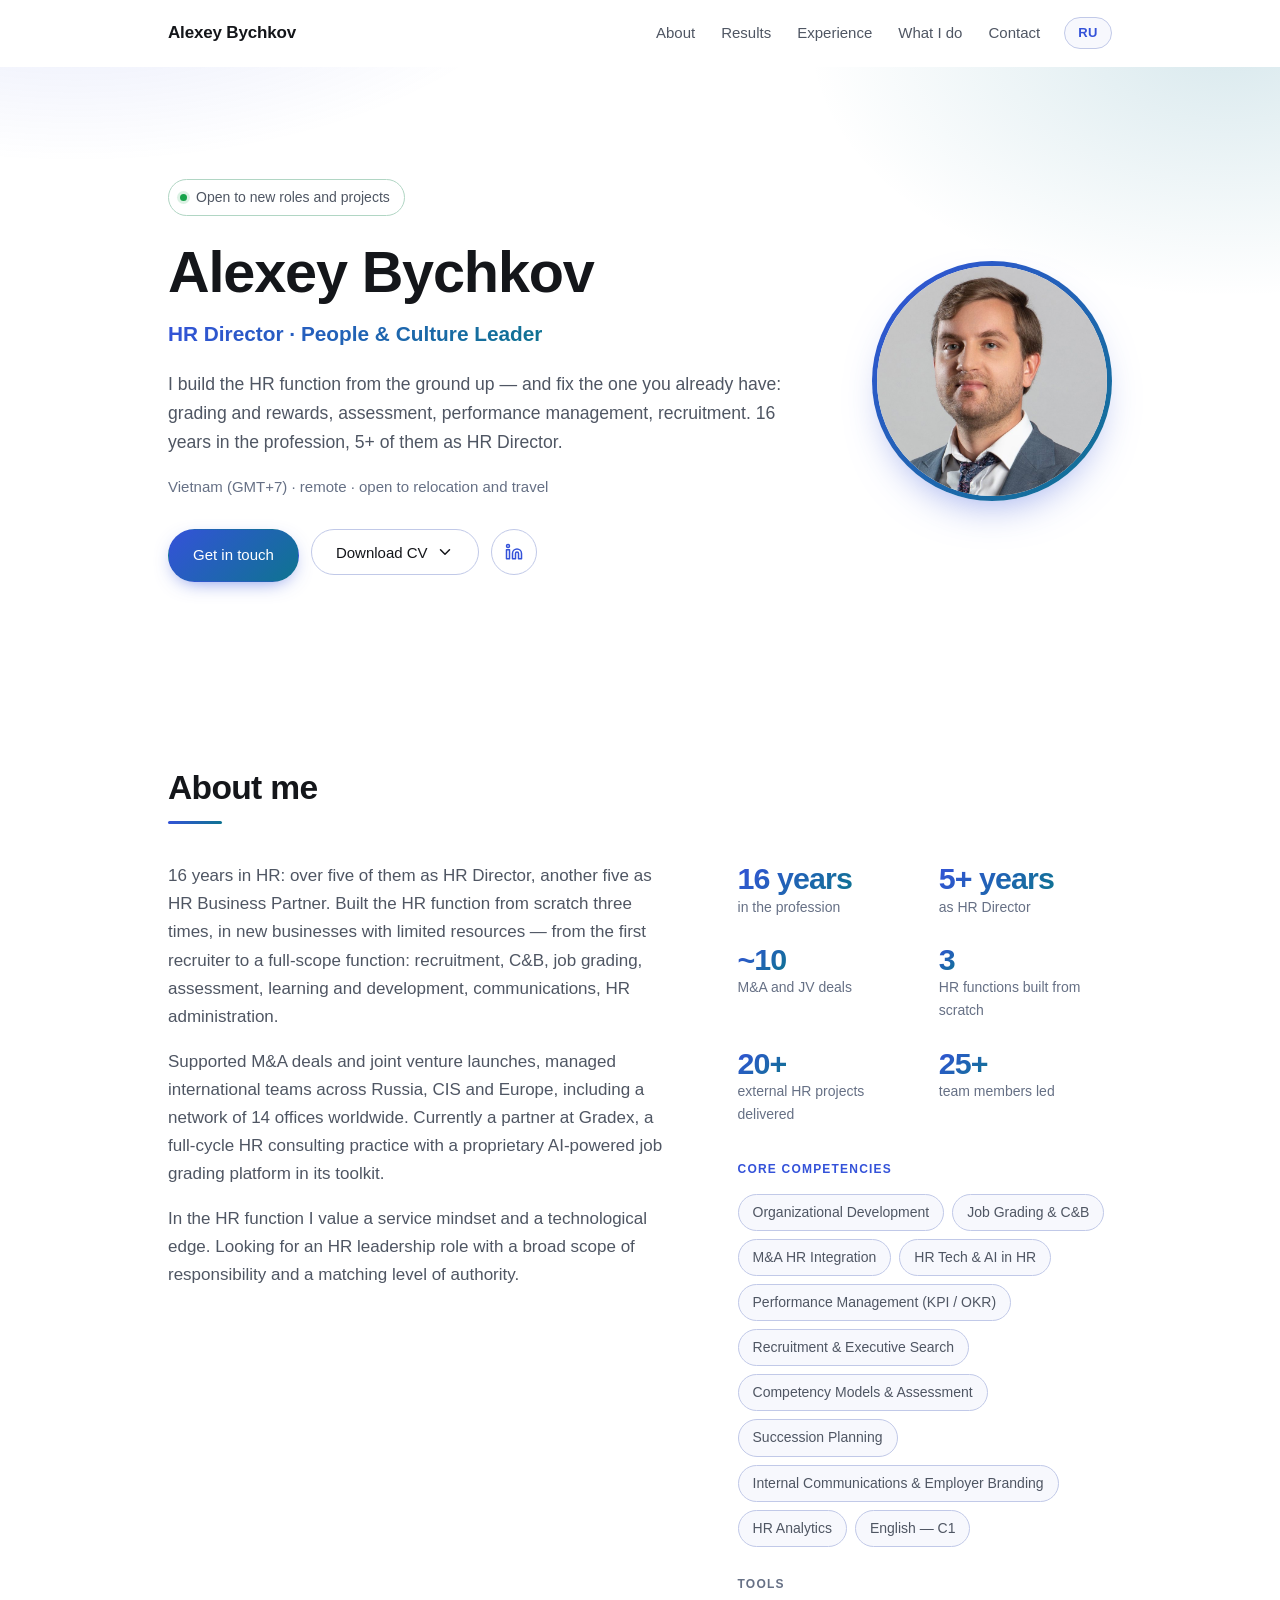
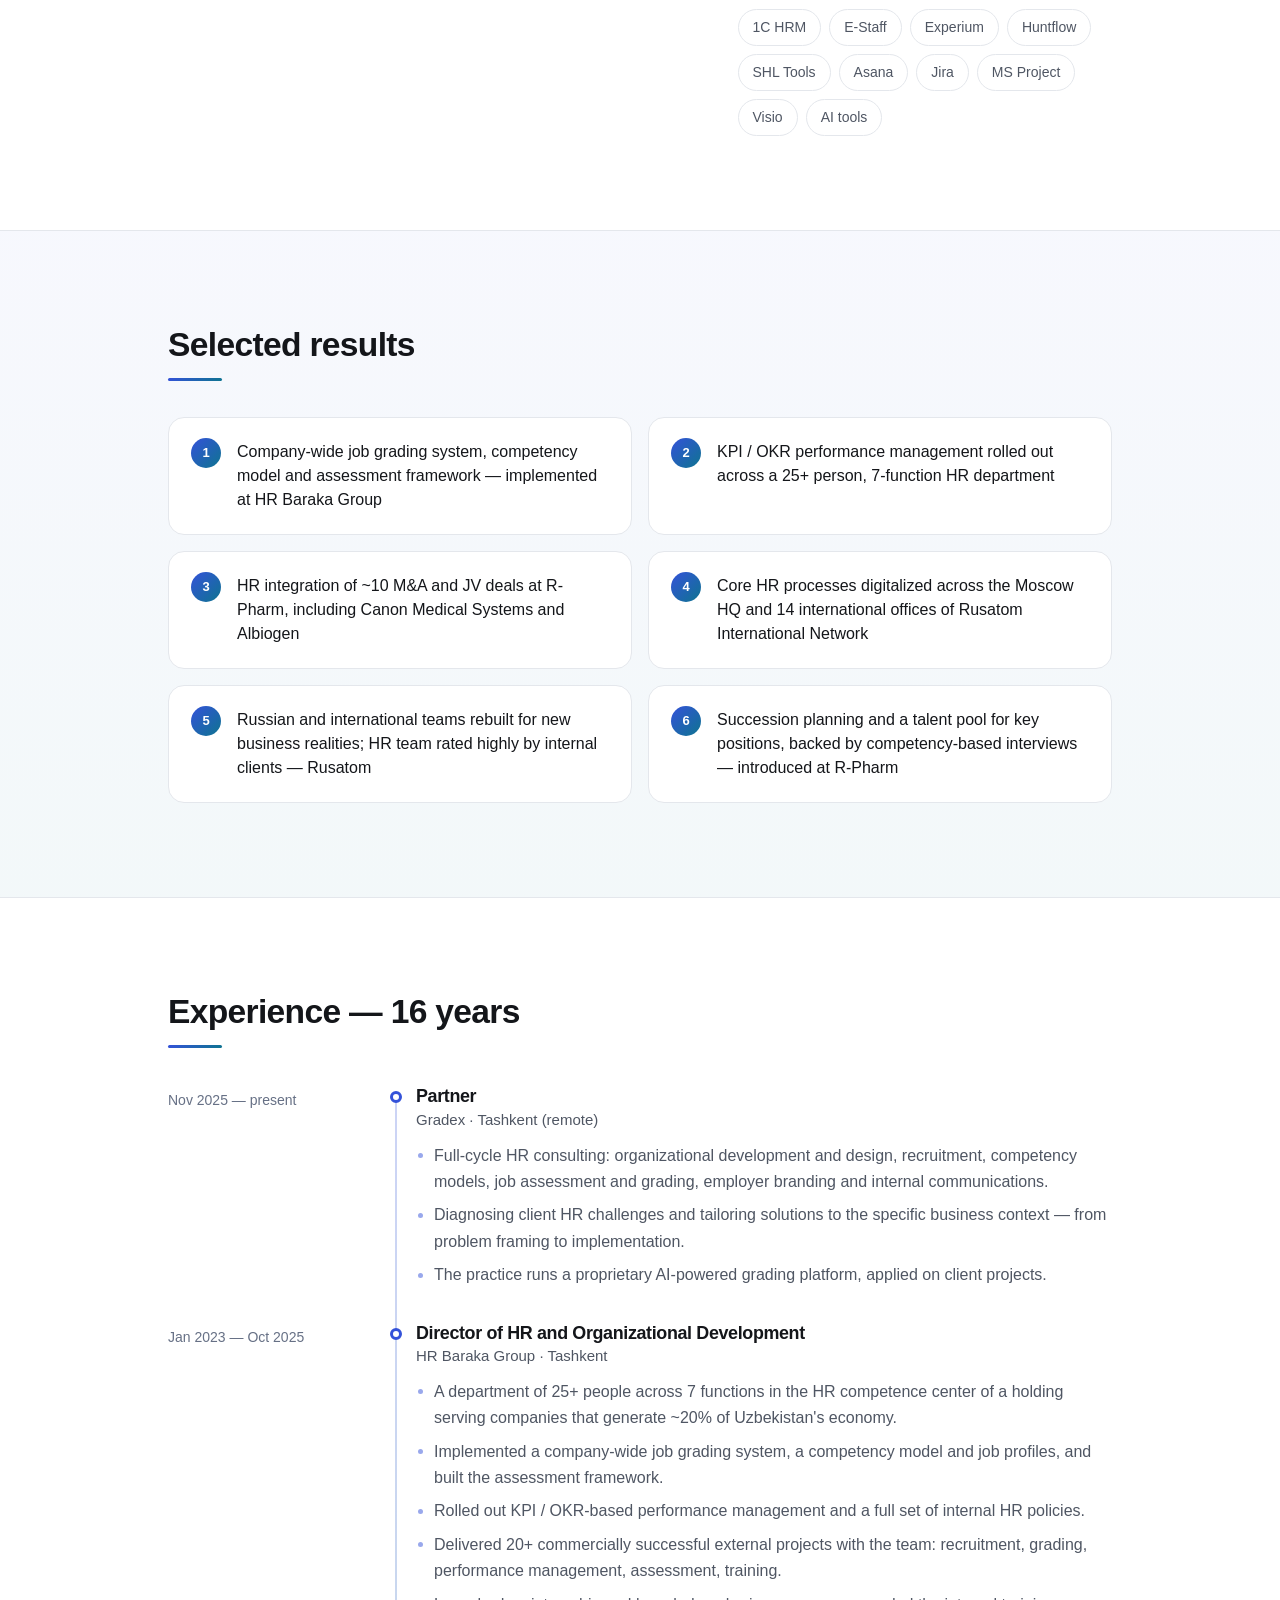
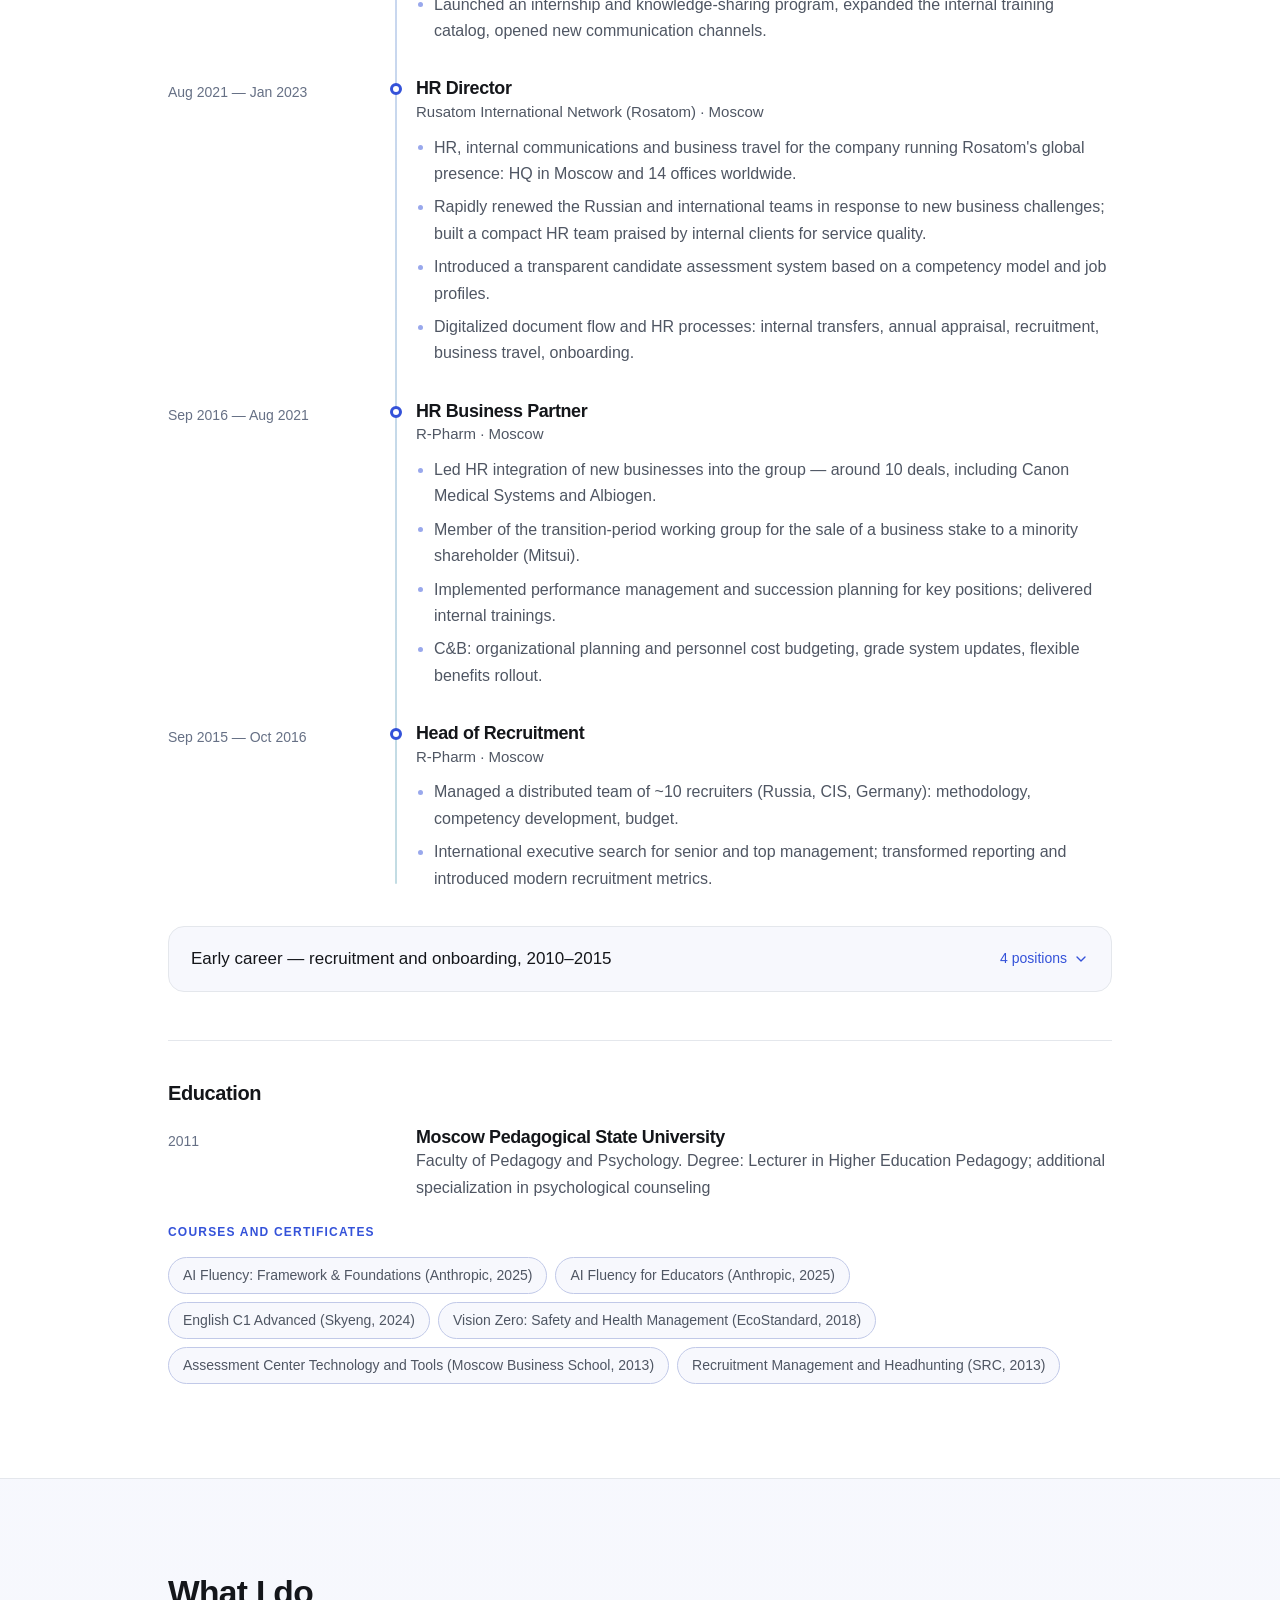
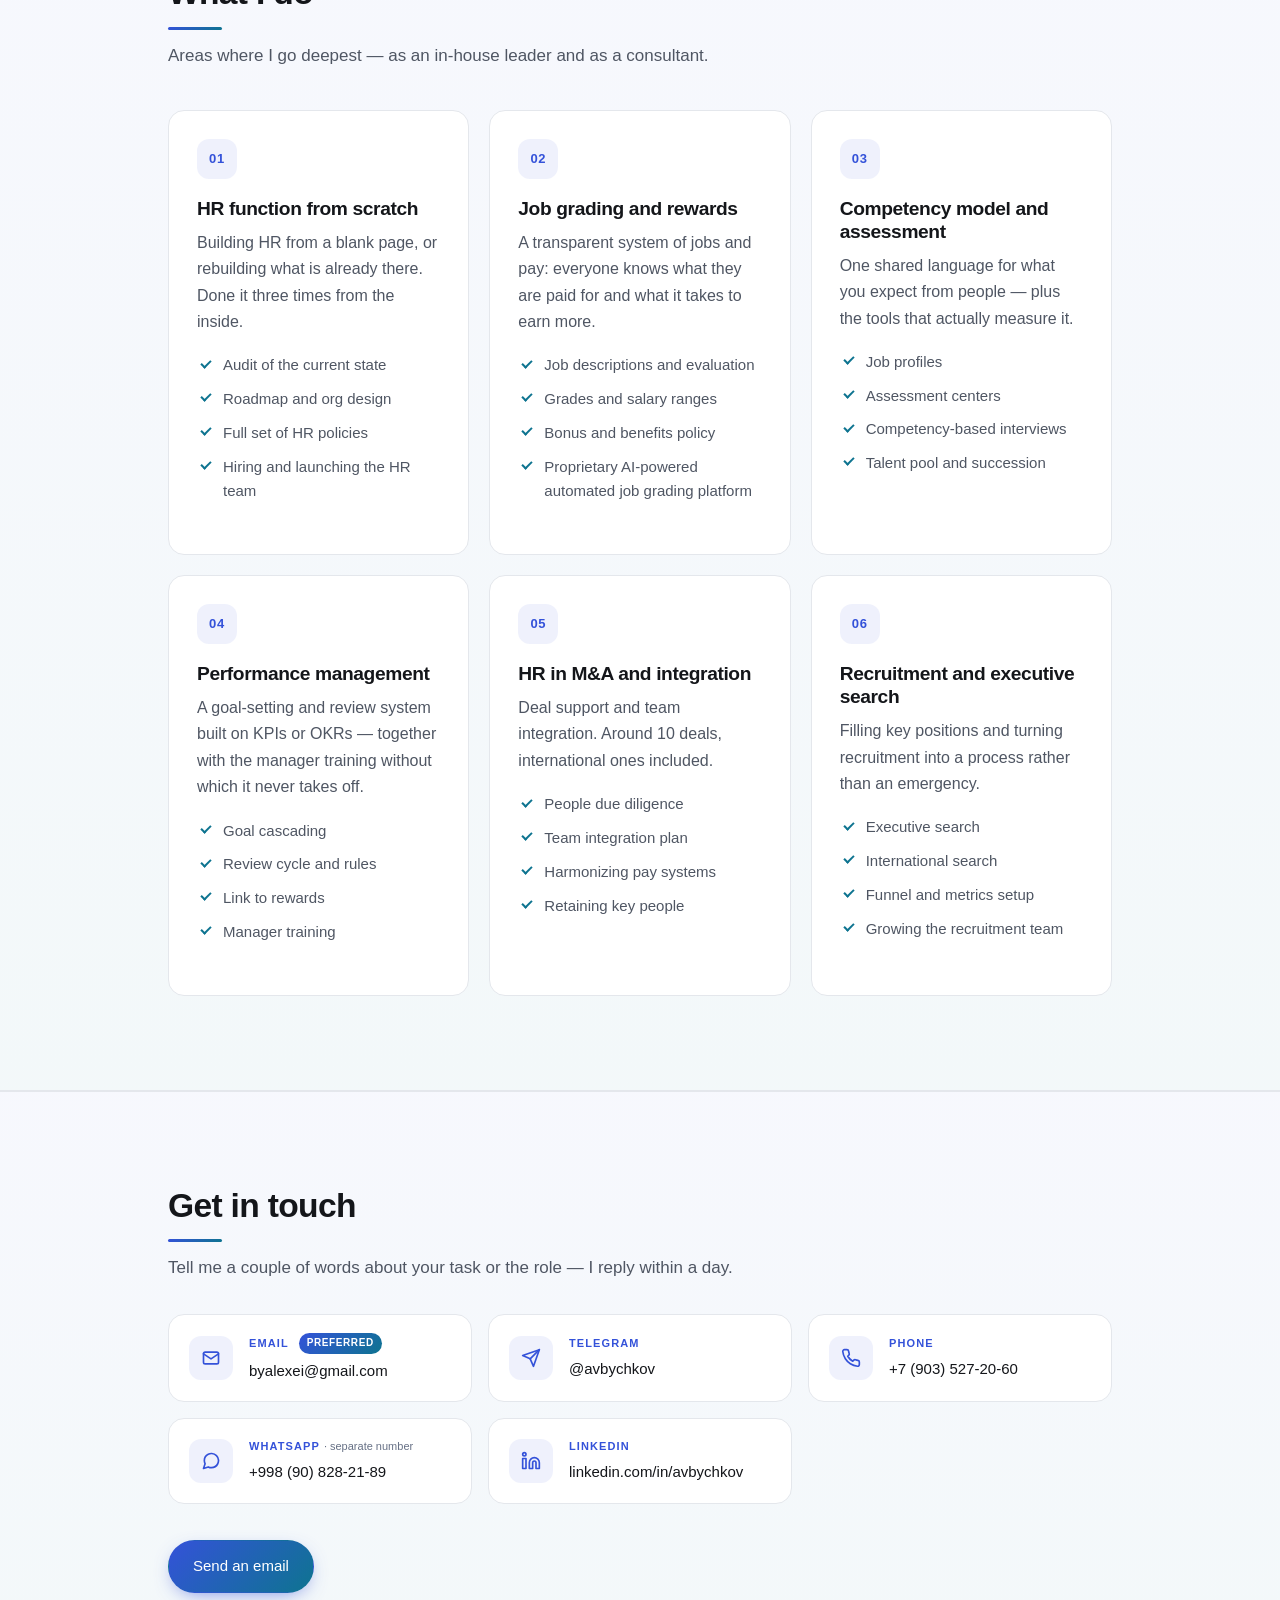
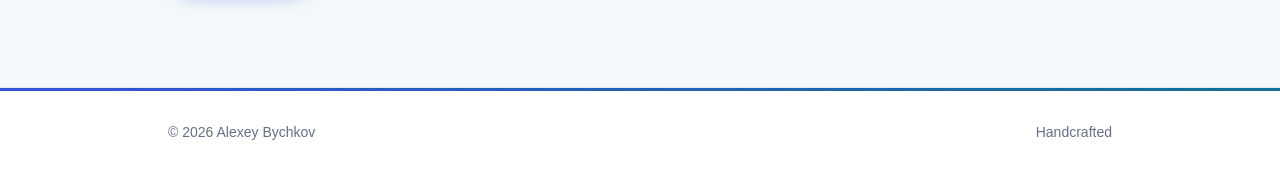
==== commit 273509fe: "Ключевые результаты: 6 пунктов вместо 4 Добавлены перестройка команд в Русатом и преемственность/кад" ====
--- a/index.html
+++ b/index.html
@@ -173,6 +173,8 @@
           <li>KPI / OKR performance management rolled out across a 25+ person, 7-function HR department</li>
           <li>HR integration of ~10 M&amp;A and JV deals at R-Pharm, including Canon Medical Systems and Albiogen</li>
           <li>Core HR processes digitalized across the Moscow HQ and 14 international offices of Rusatom International Network</li>
+          <li>Russian and international teams rebuilt for new business realities; HR team rated highly by internal clients — Rusatom</li>
+          <li>Succession planning and a talent pool for key positions, backed by competency-based interviews — introduced at R-Pharm</li>
         </ol>
       </div>
     </section>
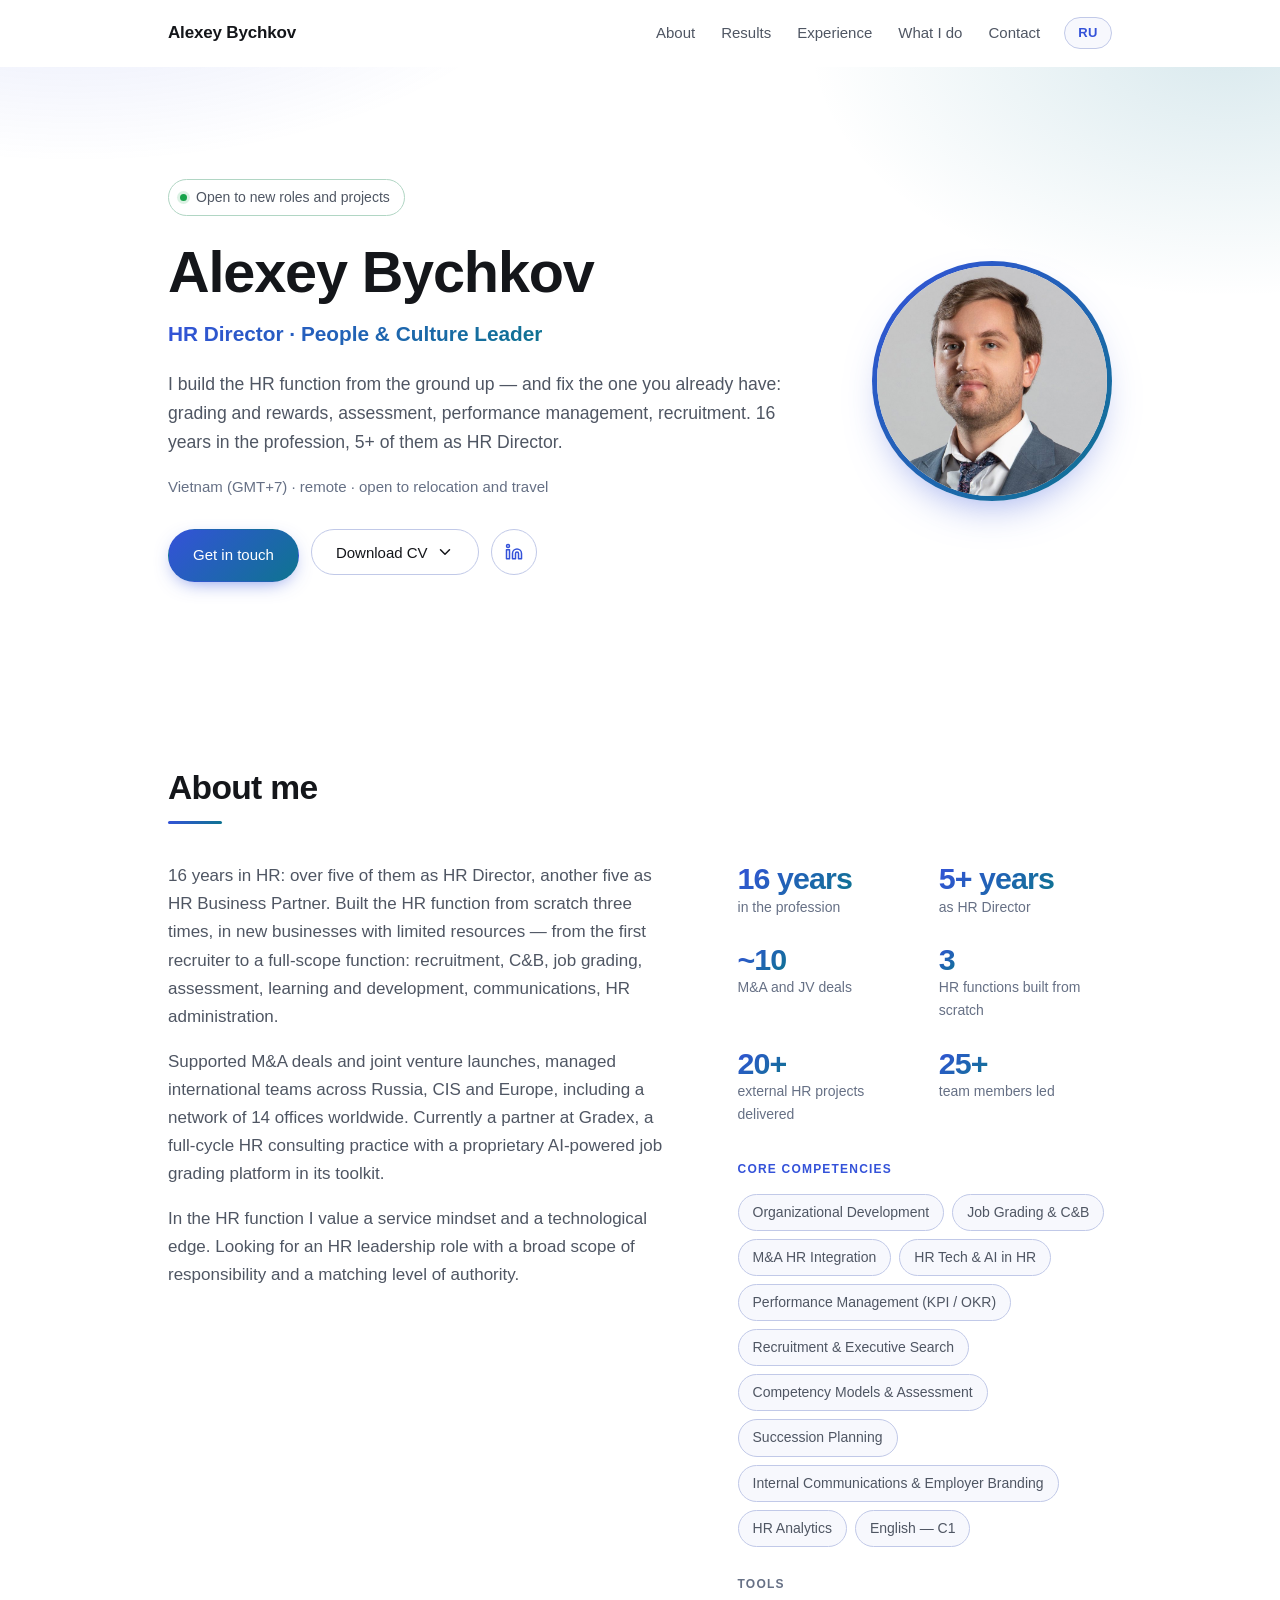
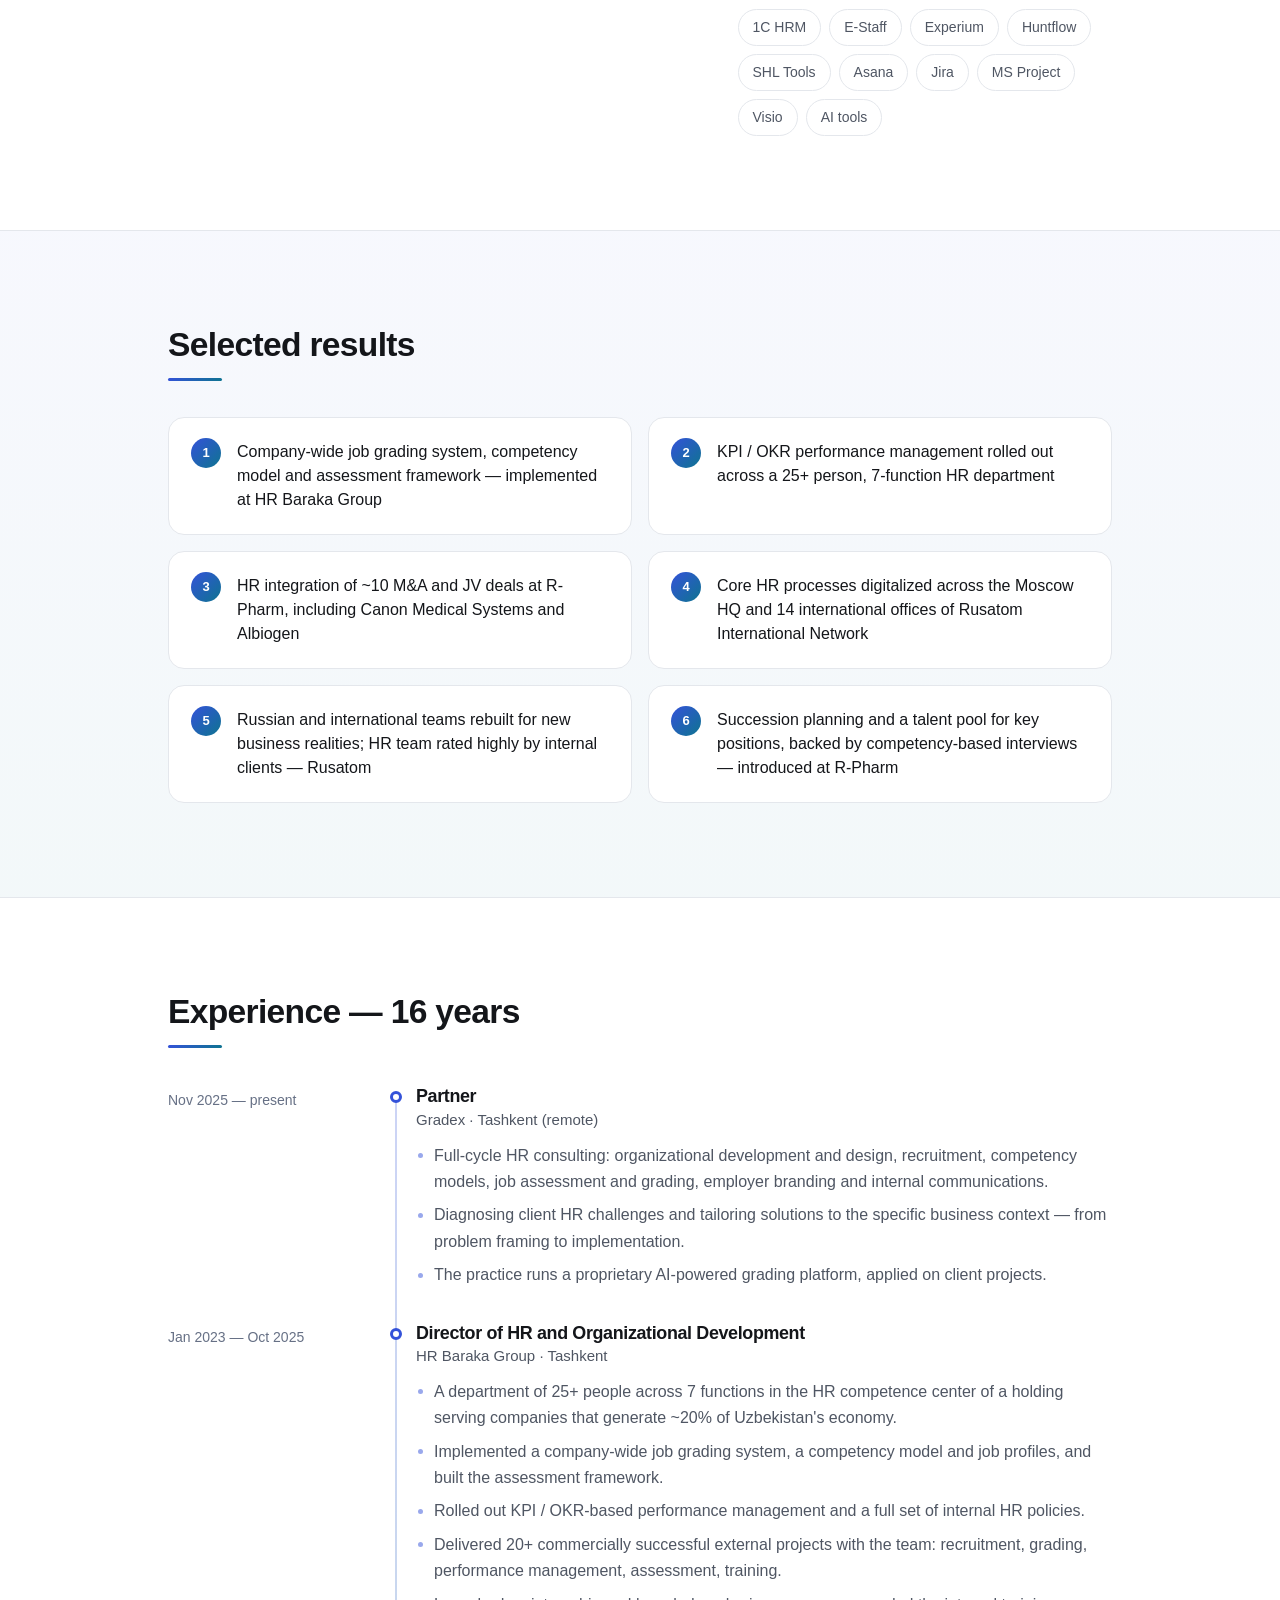
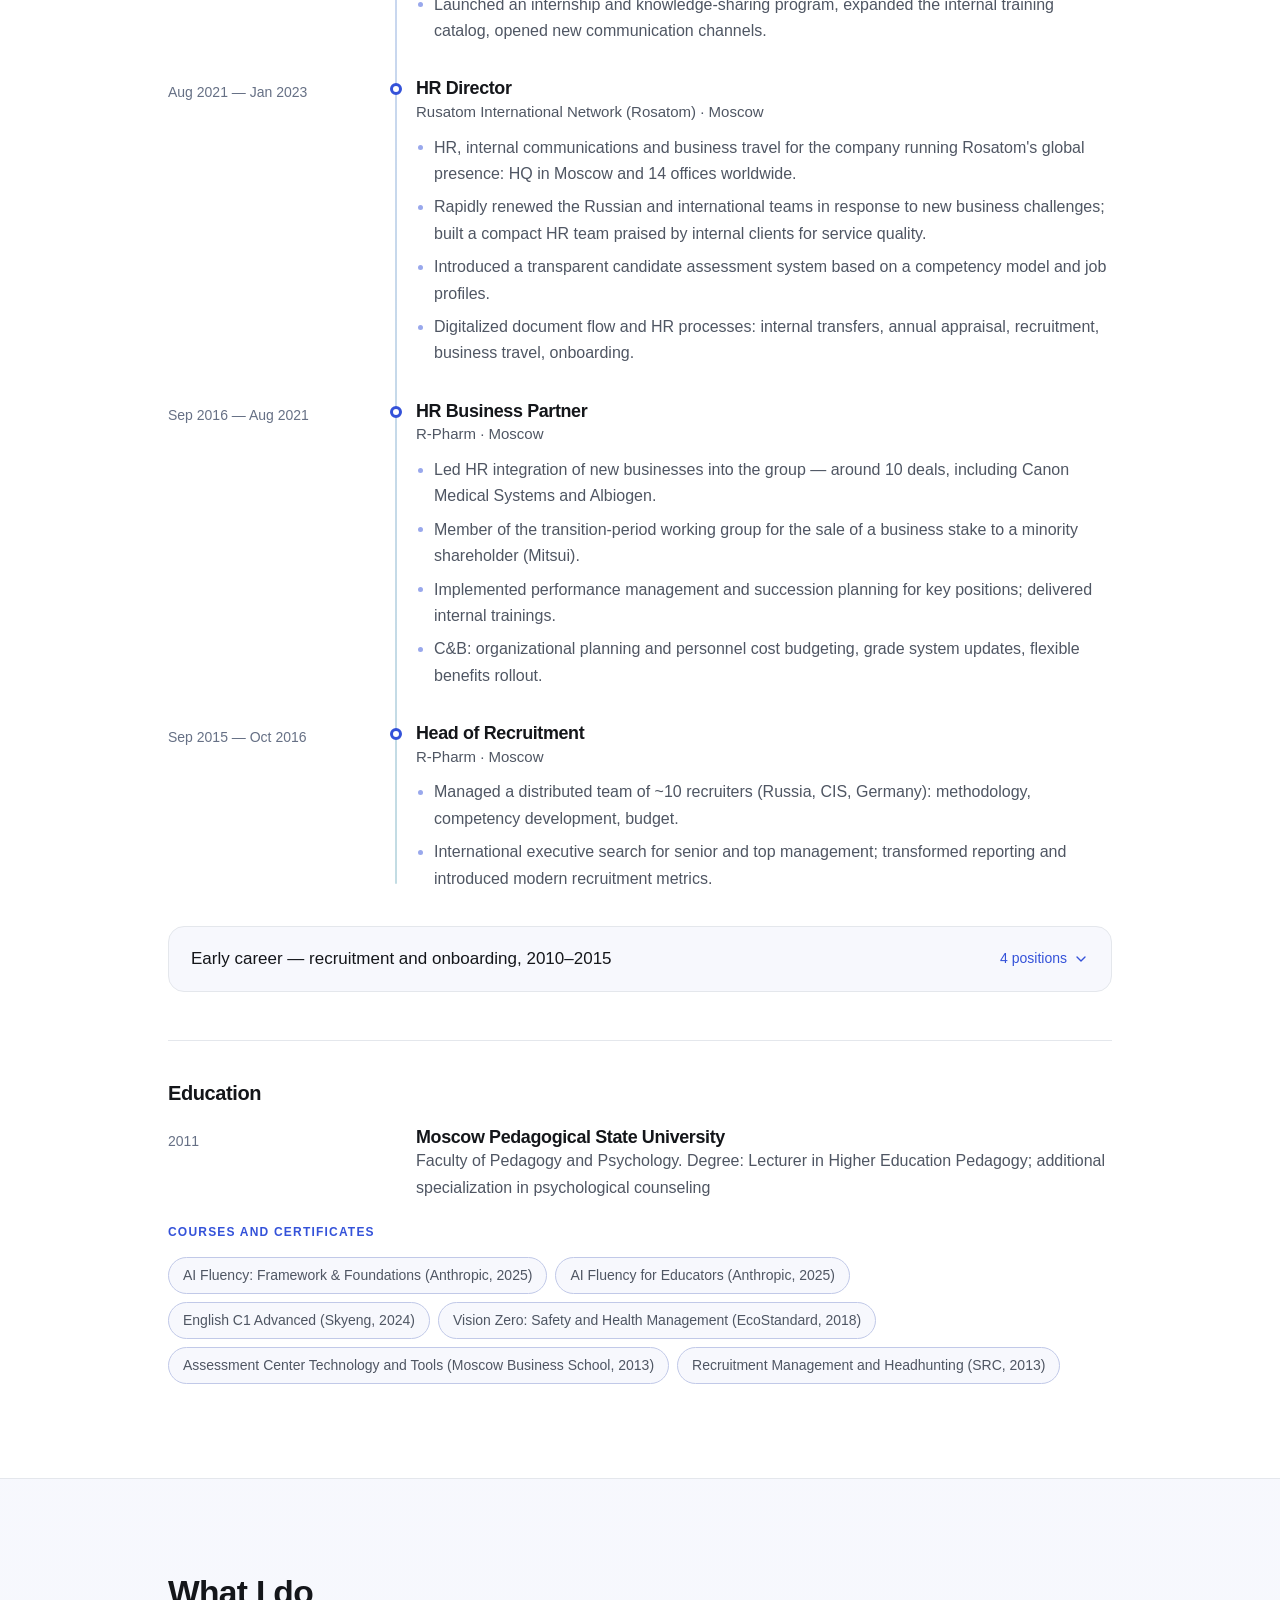
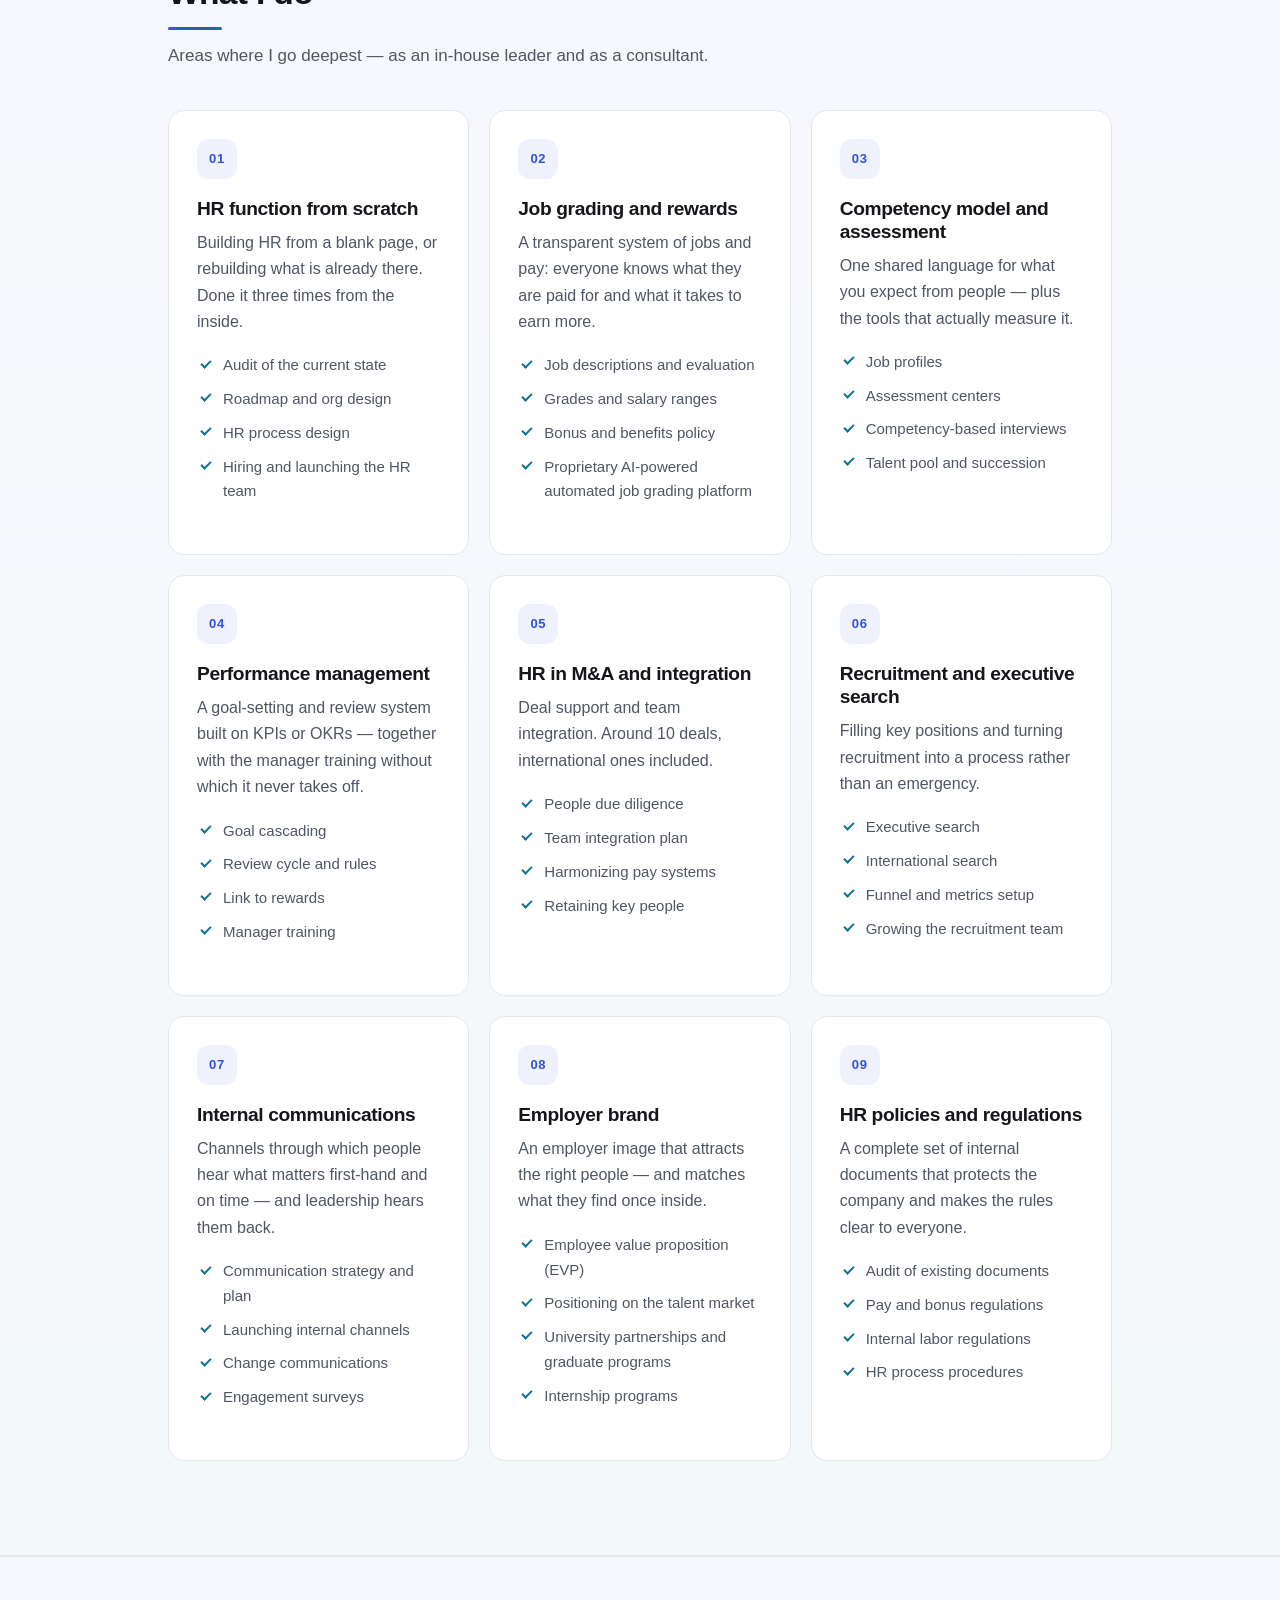
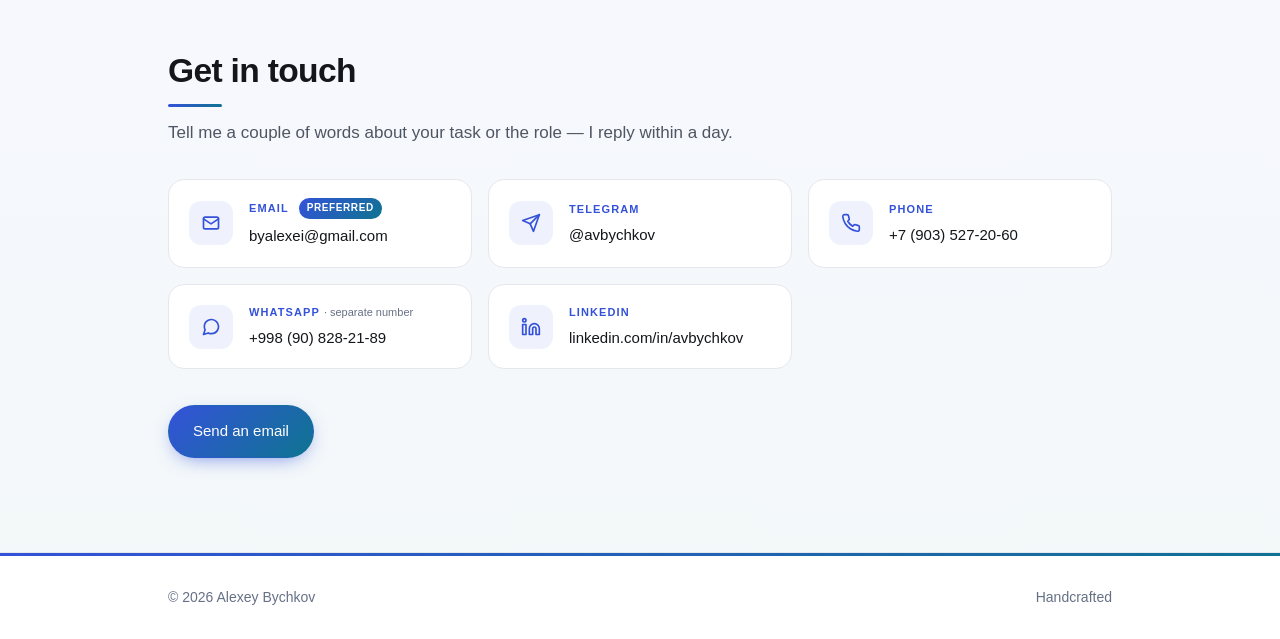
==== commit 5bedd323: "«Чем я занимаюсь»: внутренние коммуникации, HR-бренд, ЛНА - Три новые карточки, всего девять (3×3 на" ====
--- a/index.html
+++ b/index.html
@@ -39,7 +39,7 @@
   <link rel="apple-touch-icon" href="apple-touch-icon.png">
   <meta name="theme-color" content="#3452d9">
 
-  <link rel="stylesheet" href="styles.css?v=9d4c7ca7">
+  <link rel="stylesheet" href="styles.css?v=7412700a">
   <style>:root{--accent:#3452d9;--accent-2:#0e7490;}</style>
 
   <script type="application/ld+json">{"@context":"https://schema.org","@type":"Person","name":"Alexey Bychkov","givenName":"Alexey","familyName":"Bychkov","jobTitle":"HR Director · People & Culture Leader","description":"HR Director with 16 years of experience. Builds HR functions from the ground up: grading and rewards, assessment, performance management, recruitment.","url":"https://byalexei.github.io/","image":"https://byalexei.github.io/photo.jpg","email":"mailto:byalexei@gmail.com","sameAs":["https://www.linkedin.com/in/avbychkov","https://t.me/avbychkov"]}</script>
@@ -335,7 +335,7 @@
             <ul class="card__bullets">
               <li>Audit of the current state</li>
               <li>Roadmap and org design</li>
-              <li>Full set of HR policies</li>
+              <li>HR process design</li>
               <li>Hiring and launching the HR team</li>
             </ul>
           </article>
@@ -387,6 +387,36 @@
               <li>International search</li>
               <li>Funnel and metrics setup</li>
               <li>Growing the recruitment team</li>
+            </ul>
+          </article>
+          <article class="card">
+            <h3 class="card__title">Internal communications</h3>
+            <p class="card__desc">Channels through which people hear what matters first-hand and on time — and leadership hears them back.</p>
+            <ul class="card__bullets">
+              <li>Communication strategy and plan</li>
+              <li>Launching internal channels</li>
+              <li>Change communications</li>
+              <li>Engagement surveys</li>
+            </ul>
+          </article>
+          <article class="card">
+            <h3 class="card__title">Employer brand</h3>
+            <p class="card__desc">An employer image that attracts the right people — and matches what they find once inside.</p>
+            <ul class="card__bullets">
+              <li>Employee value proposition (EVP)</li>
+              <li>Positioning on the talent market</li>
+              <li>University partnerships and graduate programs</li>
+              <li>Internship programs</li>
+            </ul>
+          </article>
+          <article class="card">
+            <h3 class="card__title">HR policies and regulations</h3>
+            <p class="card__desc">A complete set of internal documents that protects the company and makes the rules clear to everyone.</p>
+            <ul class="card__bullets">
+              <li>Audit of existing documents</li>
+              <li>Pay and bonus regulations</li>
+              <li>Internal labor regulations</li>
+              <li>HR process procedures</li>
             </ul>
           </article>
         </div>
--- a/styles.css
+++ b/styles.css
@@ -665,9 +665,20 @@
 
 .grid {
   display: grid;
-  grid-template-columns: repeat(auto-fit, minmax(270px, 1fr));
+  grid-template-columns: repeat(3, minmax(0, 1fr));
   gap: 20px;
   counter-reset: card;
+}
+
+/* Планшет: две колонки; если карточек нечётное число,
+   последняя растягивается на всю ширину, а не висит одна */
+@media (max-width: 900px) {
+  .grid { grid-template-columns: repeat(2, minmax(0, 1fr)); }
+  .grid > .card:last-child:nth-child(odd) { grid-column: 1 / -1; }
+}
+
+@media (max-width: 600px) {
+  .grid { grid-template-columns: 1fr; }
 }
 
 .card {
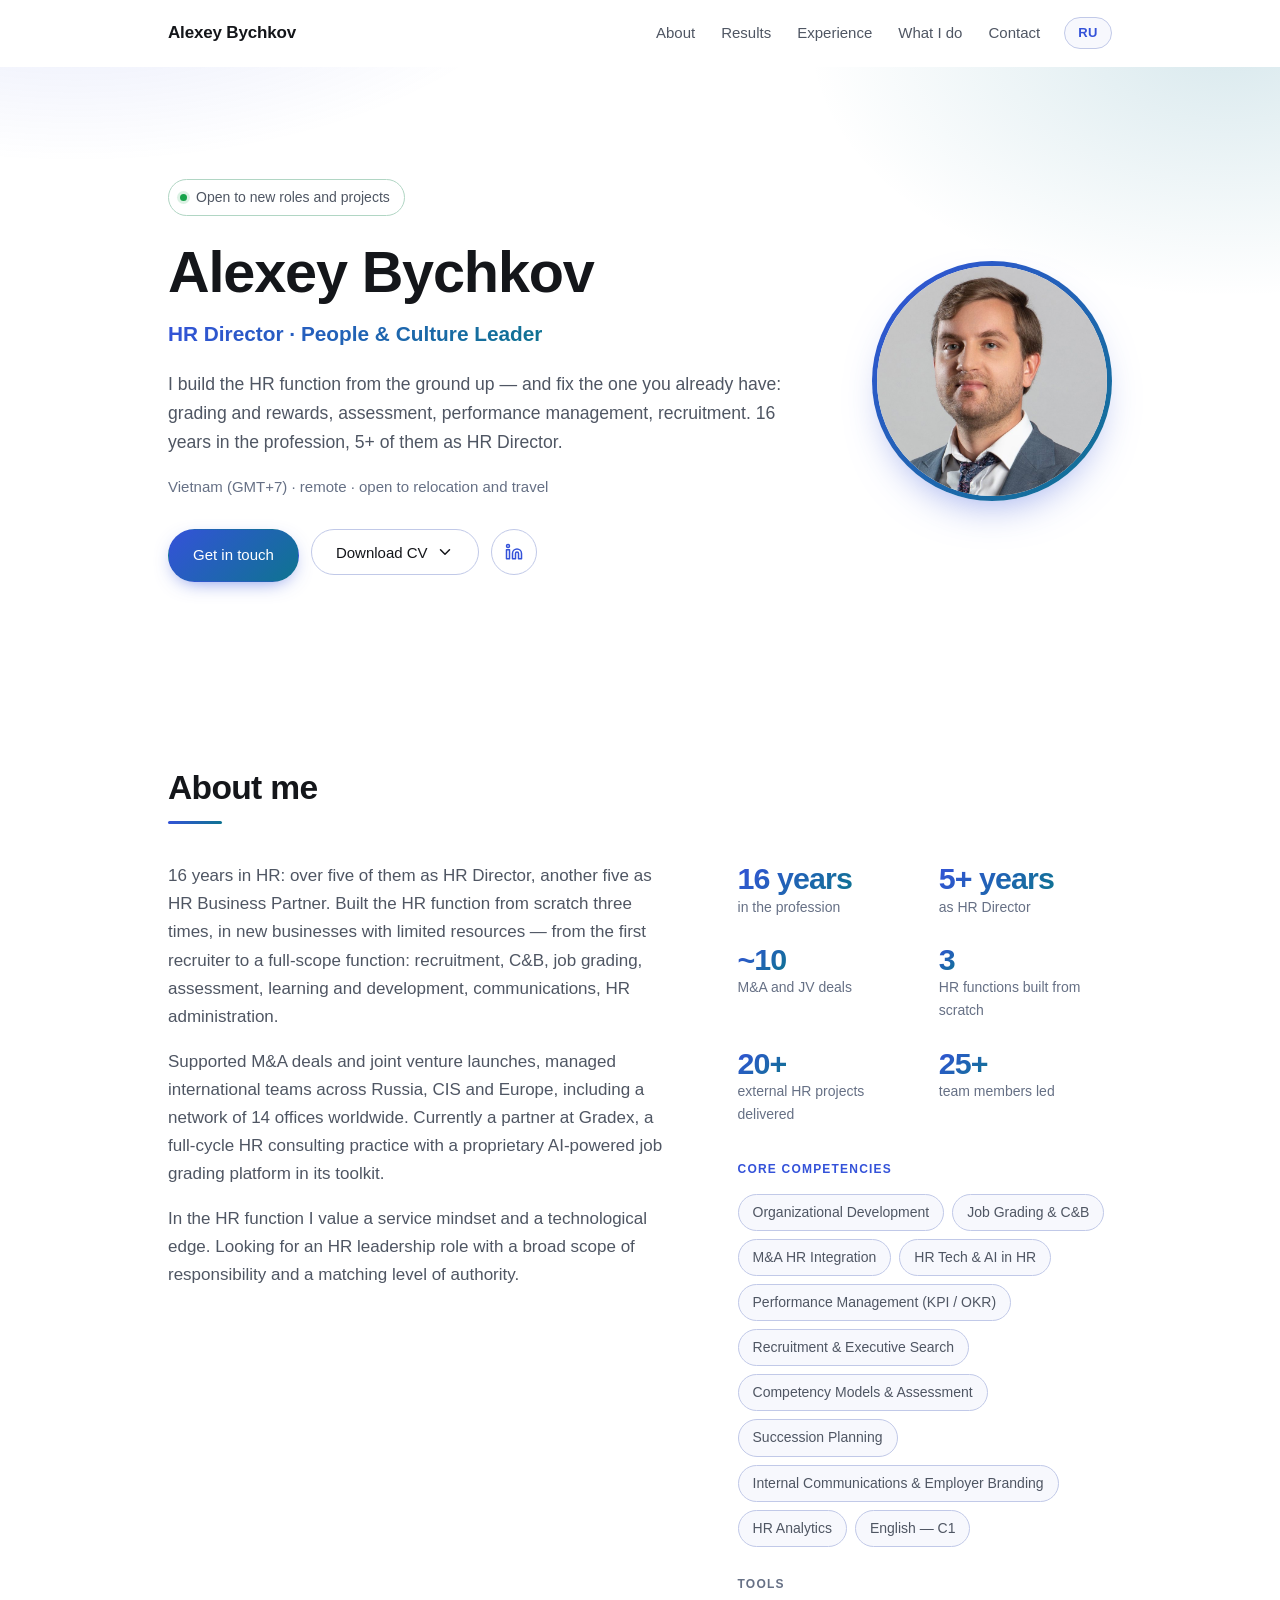
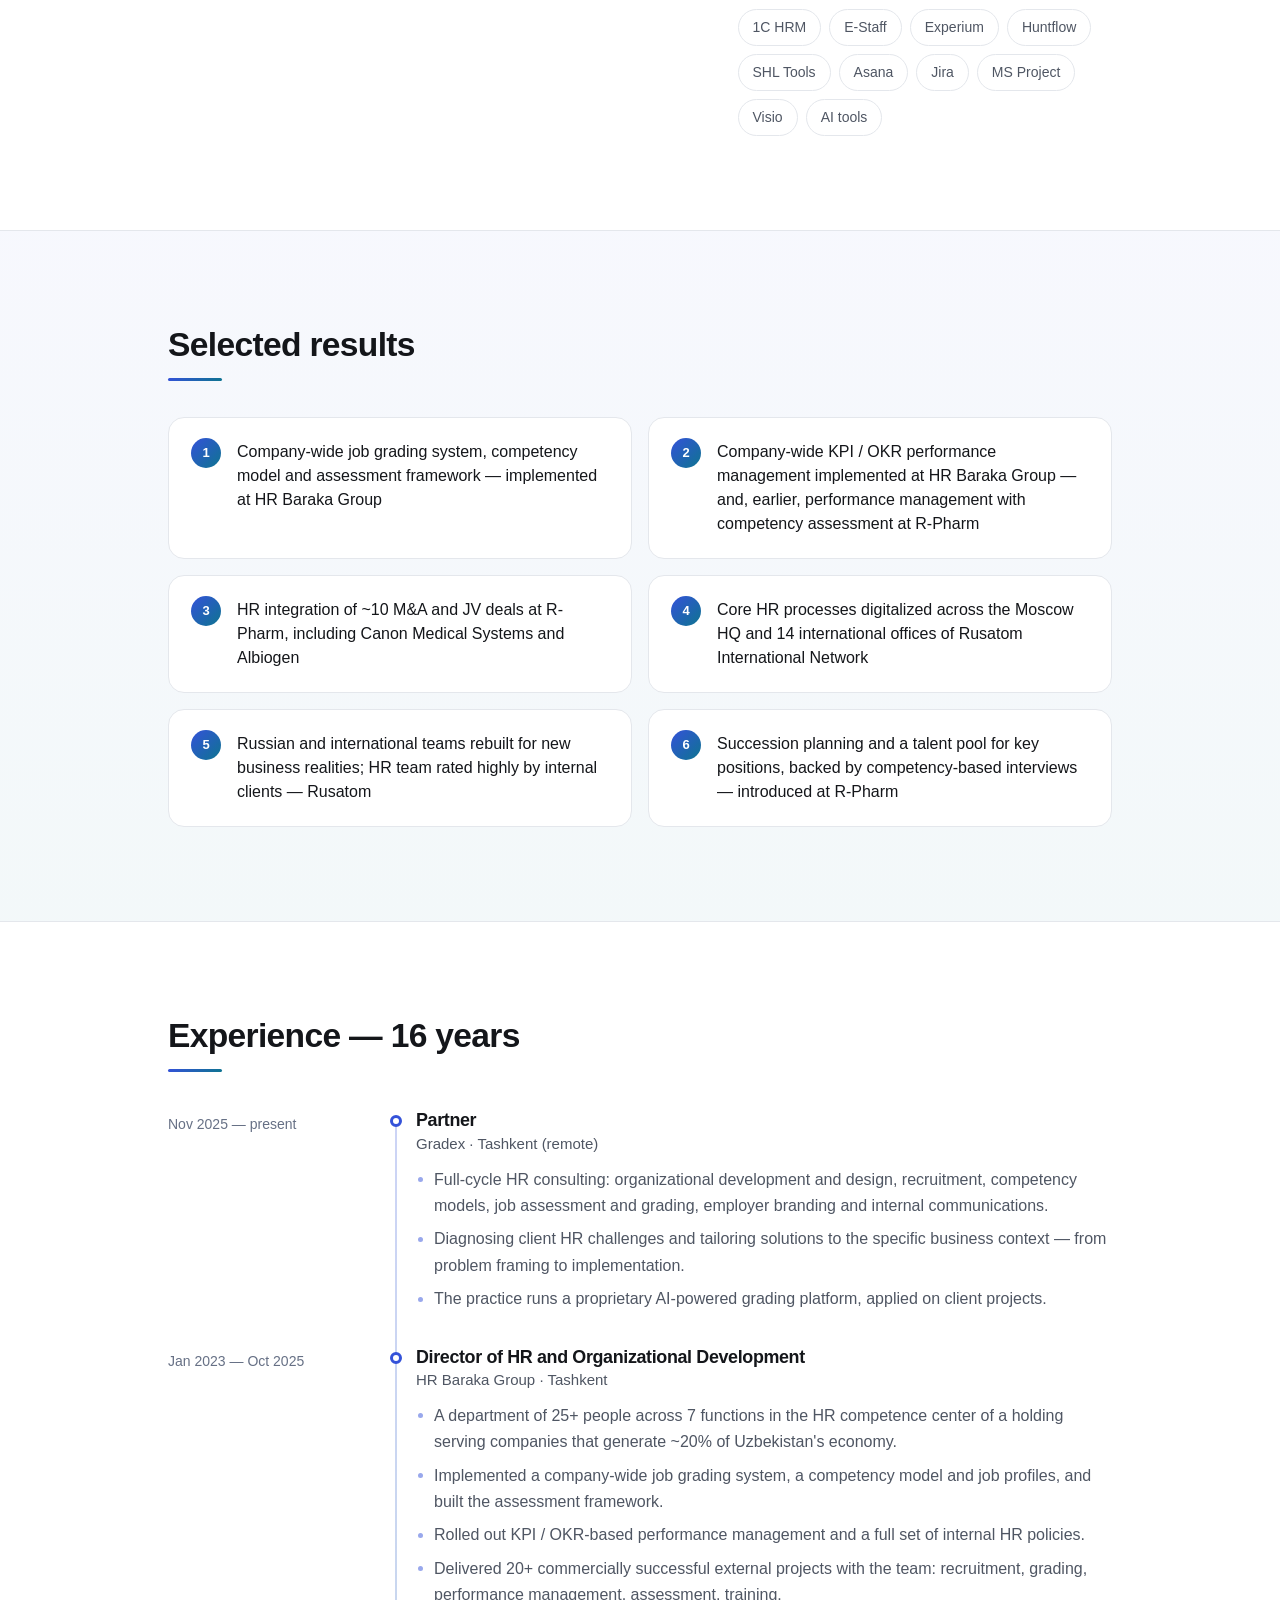
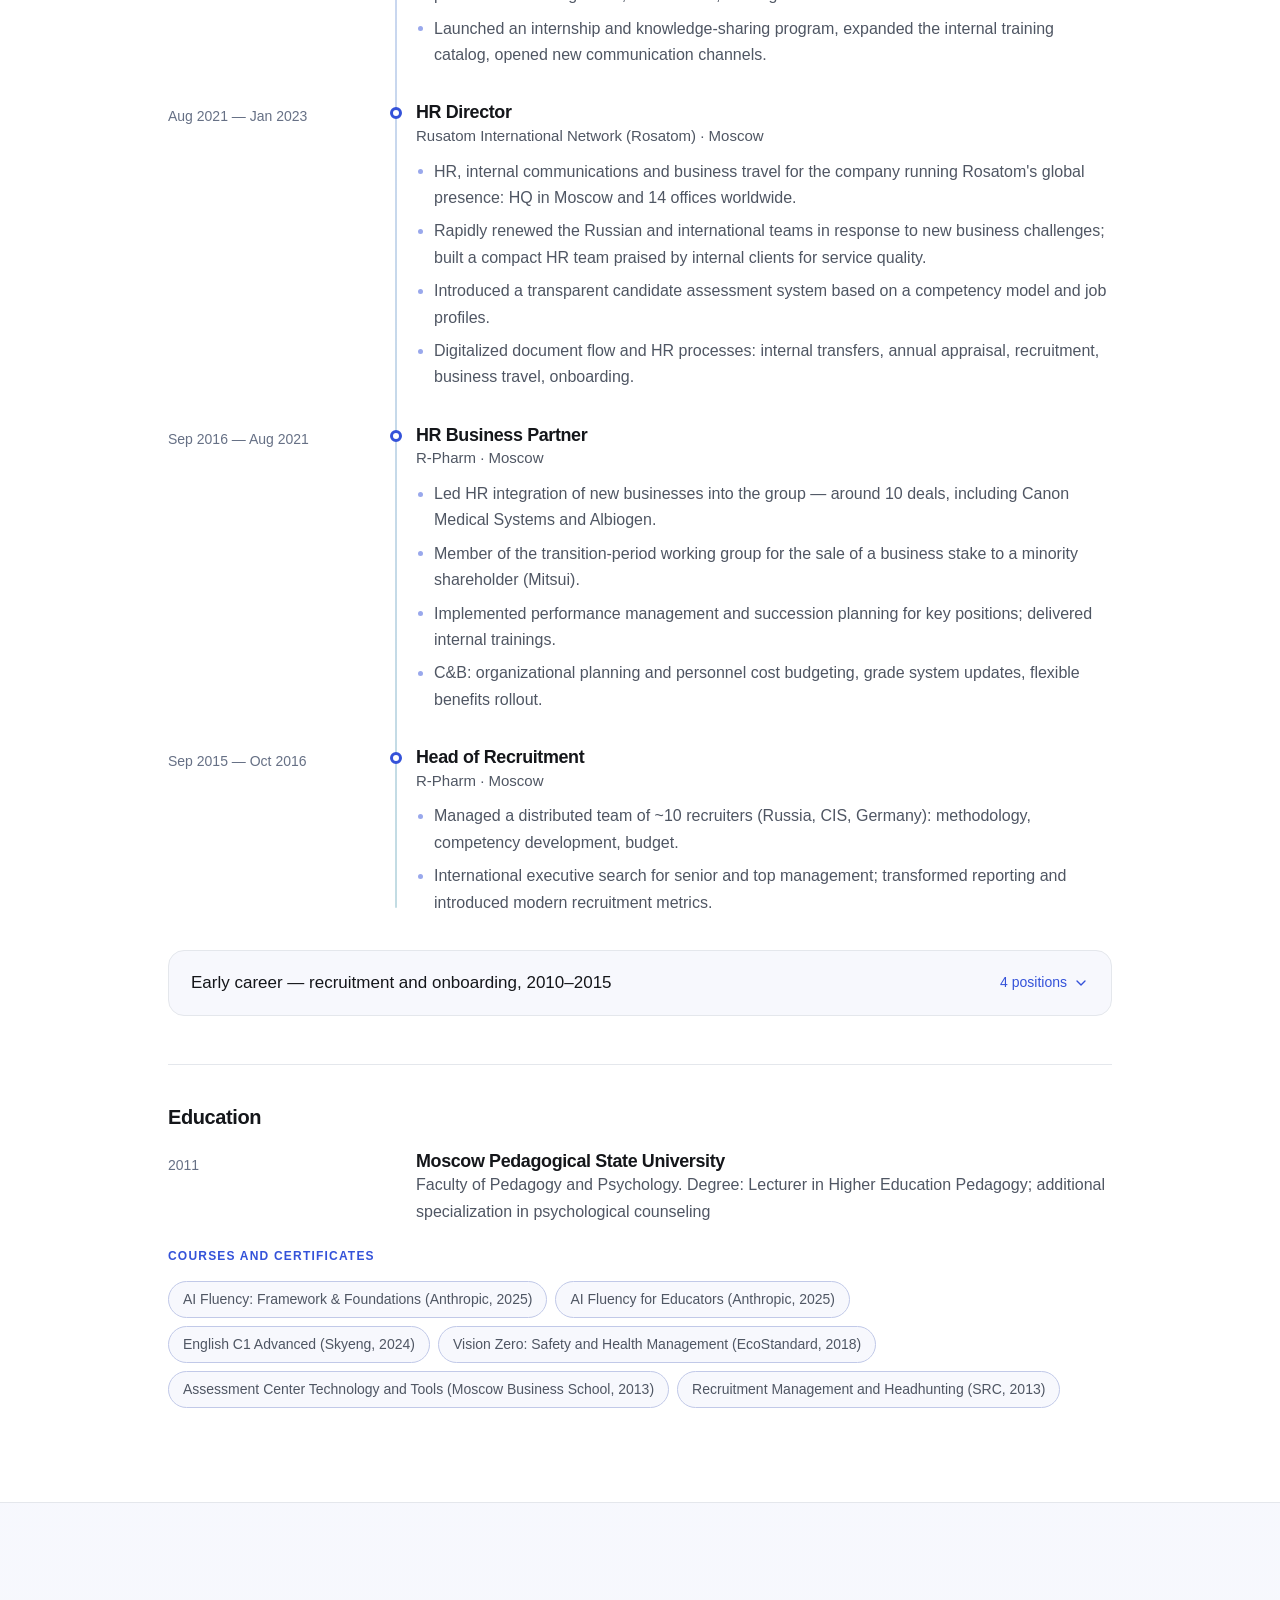
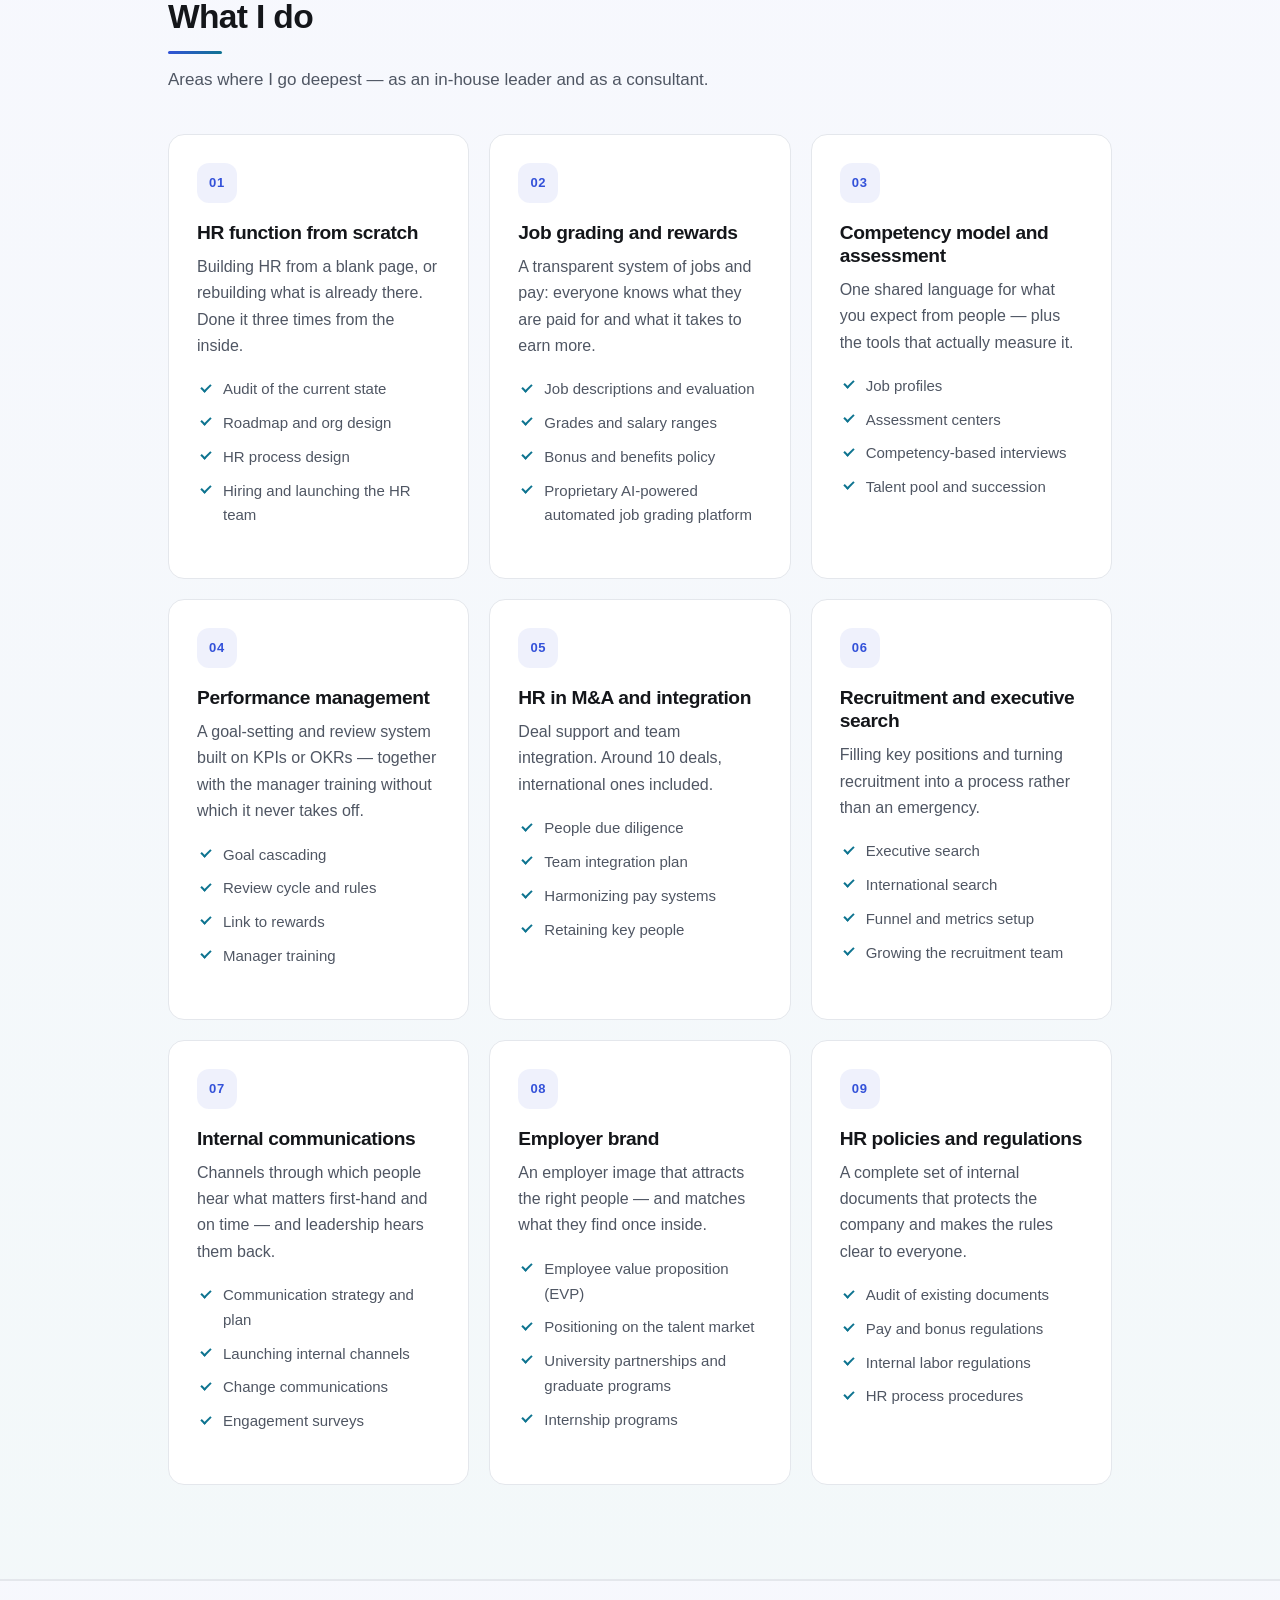
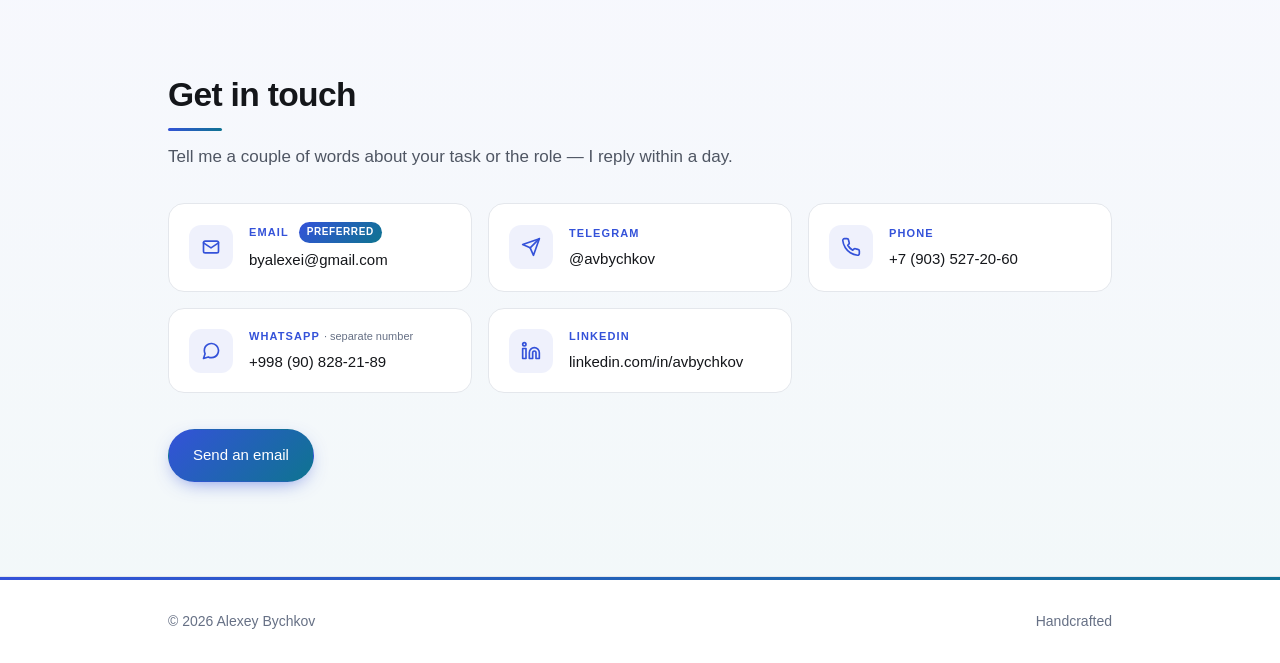
==== commit 67538cb9: "Ключевые результаты: уточнена формулировка про performance management Co-Authored-By: Claude Opus 5." ====
--- a/index.html
+++ b/index.html
@@ -170,7 +170,7 @@
         <h2 class="section__heading">Selected results</h2>
         <ol class="results">
           <li>Company-wide job grading system, competency model and assessment framework — implemented at HR Baraka Group</li>
-          <li>KPI / OKR performance management rolled out across a 25+ person, 7-function HR department</li>
+          <li>Company-wide KPI / OKR performance management implemented at HR Baraka Group — and, earlier, performance management with competency assessment at R-Pharm</li>
           <li>HR integration of ~10 M&amp;A and JV deals at R-Pharm, including Canon Medical Systems and Albiogen</li>
           <li>Core HR processes digitalized across the Moscow HQ and 14 international offices of Rusatom International Network</li>
           <li>Russian and international teams rebuilt for new business realities; HR team rated highly by internal clients — Rusatom</li>
